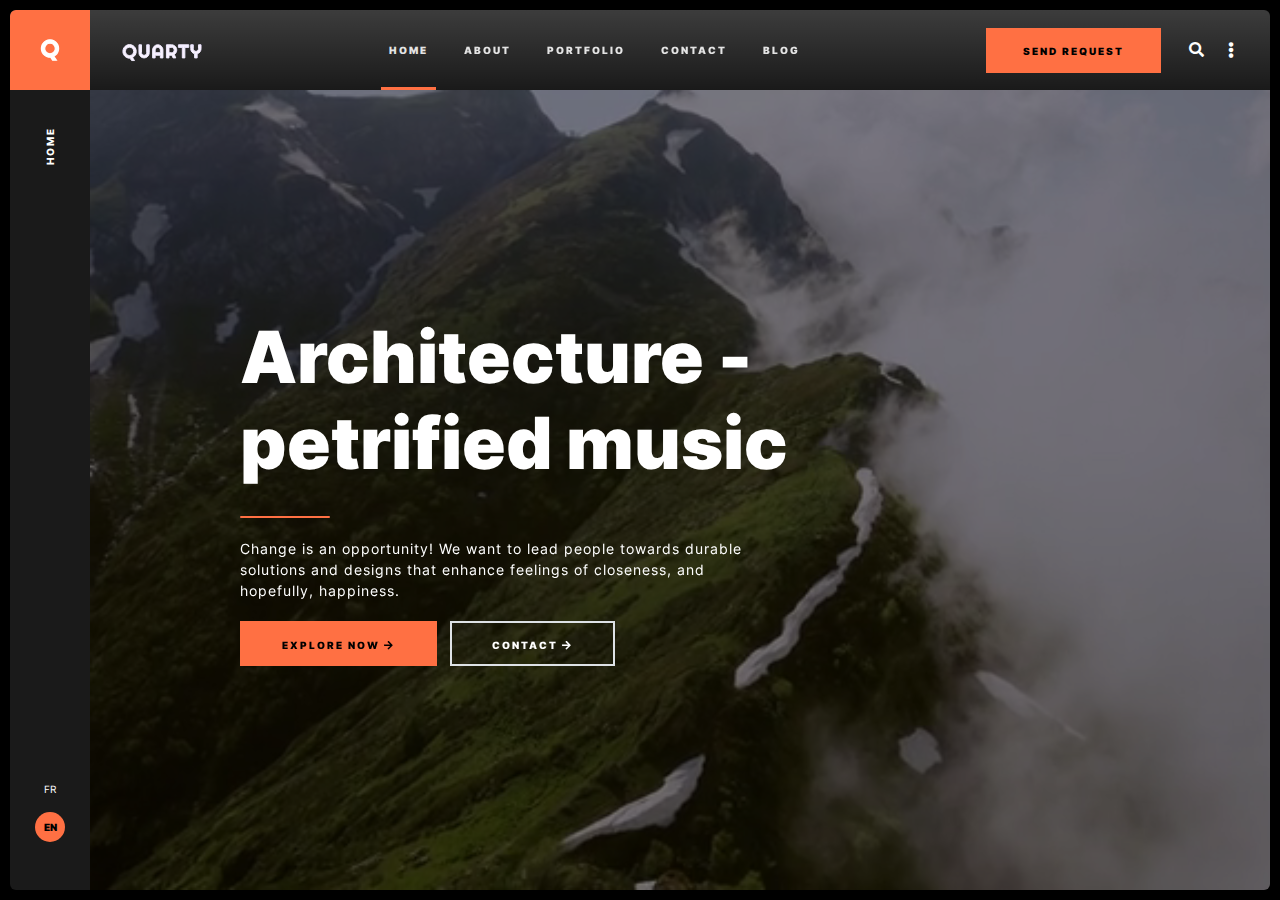
==== index.html @ 32c06c7f "-" ====
<!DOCTYPE html>
<html lang="en">

<head>
    <!-- Required meta tags -->
    <meta content='IE=edge,chrome=1' http-equiv='X-UA-Compatible' />
    <meta http-equiv="content-type" content="text/html; charset=utf-8" />
    <meta name="viewport"
        content="width=device-width, initial-scale=1, maximum-scale=1, user-scalable=0, shrink-to-fit=no" />
    <meta name="mobile-web-app-capable" content="yes">
    <meta name="apple-mobile-web-app-capable" content="yes">
    <meta name="theme-color" content="#ffffff" />
    <meta name="msapplication-TileColor" content="#ffffff">

    <meta name="web-author" content="store1" />
    <meta name="googlebot" content="all">
    <meta name="revisit-after" content="3 days">
    <meta name="copyright" content="store1">
    <meta name="language" content="Hindi">
    <meta name="reply-to" content="contact@store1.com">
    <meta name="distribution" content="Global" />
    <meta name="rating" content="General" />

    <!-- Twitter Meta -->
    <meta name="twitter:site" content="@store1">
    <meta name="twitter:creator" content="@store1">
    <meta name="twitter:card" content="summary">

    <!-- Facebook Meta -->
    <meta property="fb:app_id" content="0" />

    <meta property="og:type" content="website">
    <meta property="og:image:type" content="image/jpg">
    <meta property="og:image:width" content="512">
    <meta property="og:image:height" content="512">

    <!--  Title -->
    <title>Title here</title>
    <!-- Required meta tags -->
    <meta name="title" content="Title here" />
    <meta name="description" content="Title here" />
    <meta name="keywords" content="educate" />

    <!-- Twitter Meta -->
    <meta name="twitter:title" content="Title here">
    <meta name="twitter:description" content="Title here">
    <meta name="twitter:image" content="./assets/img/logo/logo.webp">

    <!-- Facebook Meta -->
    <meta property="og:url" content="">
    <meta property="og:title" content="Title here">
    <meta property="og:description" content="Title here">
    <meta property="og:image" content="./assets/img/logo/logo.webp">
    <meta property="og:image:secure_url" content="./assets/img/logo/logo.webp">

    <link rel="apple-touch-icon" sizes="180x180" href="./assets/img/logo/logo.webp">
    <link rel="shortcut icon" type="image/png" sizes="32x32" href="./assets/img/logo/logo.webp">
    <link rel="shortcut icon" type="image/png" sizes="16x16" href="./assets/img/logo/logo.webp">

    <meta name="classification" content="educate" />
    <link rel="canonical" href="" />
    <meta name="robots" content="noindex, nofollow, max-snippet:-1, max-image-preview:large, max-video-preview:-1" />
    <meta name="msapplication-TileImage" content="./assets/img/logo/logo.webp">
    <link rel="apple-touch-icon-precomposed" href="./assets/img/logo/logo.webp">


    <!-- style -->
    <link rel="stylesheet" href="assets/css/bootstrap.min.css" />
    <link rel="stylesheet" href="assets/css/style.min.css" />
    <link rel="stylesheet" href="https://cdnjs.cloudflare.com/ajax/libs/font-awesome/5.15.4/css/all.min.css">
</head>

<body>
    <main class="container-fluid px-0">
        <div class="row mainInner rounded-2">
            <div class="col-12 px-0 flex-fill" data-page-name="Compaire">
                <div class="container-fluid myHeader">
                    <div class="row">
                        <div class="col-lg-12 col-md-12 col-sm-12 col-12 px-0">
                            <nav class="navbar navbar-expand-md navbar-light p-0">
                                <div class="container-fluid quarty-section p-0">
                                    <a class="navbar-brand d-flex justify-content-center align-items-center" href="#">
                                        <img src="assets/img/logo-sm.svg" class="img-fluid" height="22px" width="22px"
                                            alt="">
                                    </a>
                                    <a class="logo d-lg-block d-md-block d-none ms-3" href="#">
                                        <img src="assets/img/logo.svg" class="img-fluid" alt="">
                                    </a>
                                    <div class="d-lg-none d-md-none d-block d-flex icons align-items-center">
                                        <button class="navbar-toggler text-white" type="button"
                                            data-bs-toggle="collapse" data-bs-target="#collapsibleNavbar">
                                            <span><i class="fas fa-bars text-white"></i></span>

                                        </button>
                                        <button class="btn text-white border-0" type="button" data-bs-toggle="offcanvas"
                                            data-bs-target="#offcanvasTop" aria-controls="offcanvasTop">
                                            <i class="fas fa-search"></i>
                                        </button>
                                        <button class="deletebtn bg-transparent text-white border-0 active position-relative" onclick="myFunction()" type="button"
                                            data-bs-toggle="offcanvas" data-bs-target="#offcanvasright"
                                            aria-controls="offcanvasright">
                                            <span class="icn-1 icns position-absolute"><i class="fas fa-ellipsis-v"></i></span>
                                            <span class="icn-2 icns position-absolute"><i class="fas fa-times"></i></span>
                                        </button>  
                                    </div>
                                    <div class="collapse h-auto navbar-collapse justify-content-center" id="collapsibleNavbar">
                                        <ul class="navbar-nav align-items-center">
                                            <li class="nav-item active five d-flex align-items-center position-relative">
                                                <a href="index.html" class="nav-link active">
                                                    HOME
                                                </a>
                                                <ul class="deep-menu deep-submenu flex-column p-4">
                                                    <li><a class="menu-link text-black" href="#">HOME SLIDER</a></li>
                                                    <li class="mt-3"><a class="menu-link text-black" href="#">HOME
                                                            VIDEO</a></li>
                                                    <li class="mt-3"><a class="menu-link text-black" href="#">HOME
                                                            IMAGE</a></li>
                                                    <li class="mt-3"><a class="menu-link text-black" href="#">HOME
                                                            COMBINED</a></li>
                                                    <li class="mt-3"> <a class="menu-link text-black" href="#">HOME
                                                            CLASSIC</a></li>
                                                </ul>
                                            </li>
                                            <li class="nav-item d-flex align-items-center position-relative">
                                                <a href="about.html" class="nav-link">
                                                    ABOUT
                                                </a>
                                                <ul class="deep-menu deep-submenu flex-column p-4">
                                                    <li><a class="menu-link text-black" href="#">ABOUT US</a></li>
                                                    <li class="mt-3"><a class="menu-link text-black" href="#">ABOUT
                                                            ME</a></li>
                                                    <li class="mt-3"><a class="menu-link text-black" href="#">ABOUT US
                                                            CLASSIC</a>
                                                    </li>
                                                    <li class="mt-3"><a class="menu-link text-black" href="#">ABOUT ME
                                                            CLASSIC</a>
                                                    </li>
                                                </ul>
                                            </li>
                                            <li class="nav-item d-flex align-items-center position-relative">
                                                <a href="portfolio.html" class="nav-link">
                                                    PORTFOLIO
                                                </a>
                                                <ul class="deep-menu deep-submenu flex-column p-4">
                                                    <li><a href="javascript:;" class="menu-link text-black">Half
                                                            masonry</a></li>
                                                    <li class="mt-3"><a href="javascript:;"
                                                            class="menu-link text-black">Half
                                                            masonry
                                                            2</a></li>
                                                    <li class="mt-3"><a href="javascript:;"
                                                            class="menu-link text-black">Half
                                                            grid 1
                                                            column</a></li>
                                                    <li class="mt-3"><a href="javascript:;"
                                                            class="menu-link text-black">Half
                                                            grid 2
                                                            column</a></li>
                                                    <li class="mt-3"><a href="javascript:;"
                                                            class="menu-link text-black">fullscreen
                                                            masonry</a></li>
                                                    <li class="mt-3"><a href="javascript:;"
                                                            class="menu-link text-black">fullscreen
                                                            masonry 2</a></li>
                                                    <li class="mt-3"><a href="javascript:;"
                                                            class="menu-link text-black">fullscreen
                                                            grid 3 column</a></li>
                                                    <li class="mt-3"><a href="javascript:;"
                                                            class="menu-link text-black">fullscreen
                                                            grid 2 column</a></li>
                                                    <li class="mt-3"><a href="javascript:;"
                                                            class="menu-link text-black">Single work
                                                            1</a></li>
                                                    <li class="mt-3"><a href="javascript:;"
                                                            class="menu-link text-black">Single work
                                                            2</a></li>
                                                </ul>
                                            </li>
                                            <li class="nav-item d-flex align-items-center position-relative">
                                                <a href="contact.html" class="nav-link">
                                                    CONTACT
                                                </a>
                                                <ul class="deep-menu deep-submenu flex-column p-4">
                                                    <li><a class="menu-link text-black" href="#">CONTACT TYPE 1</a></li>
                                                    <li class="mt-3"><a class="menu-link text-black" href="#">CONTACT
                                                            TYPE 2</a></li>
                                                </ul>
                                            </li>
                                            <li class="nav-item d-flex align-items-center position-relative">
                                                <a href="blog.html" class="nav-link">
                                                    BLOG
                                                </a>
                                                <ul class="deep-menu deep-submenu flex-column p-4">
                                                    <li><a class="menu-link text-black" href="#">BLOG LIST</a></li>
                                                    <li class="mt-3"><a class="menu-link text-black"
                                                            href="#">PUBLICATION</a>
                                                    </li>
                                                </ul>
                                            </li>
                                        </ul>
                                    </div>
                                    <div class="button pe-3">
                                        <a href="javascrip:;" class="btn text-black">SEND REQUEST</a>
                                    </div>
                                    <div class="d-md-flex d-none icons align-items-center pe-4">
                                        <button class="navbar-toggler text-white" type="button"
                                            data-bs-toggle="collapse" data-bs-target="#collapsibleNavbar">
                                            <span><i class="fas fa-bars text-white"></i></span>
                                        </button>
                                        <button class="btn text-white border-0" type="button" data-bs-toggle="offcanvas"
                                            data-bs-target="#offcanvasTop" aria-controls="offcanvasTop">
                                            <i class="fas fa-search"></i>
                                        </button>
                                        <button class="deletebtn bg-transparent text-white border-0 active position-relative" onclick="myFunction()" type="button"
                                            data-bs-toggle="offcanvas" data-bs-target="#offcanvasright"
                                            aria-controls="offcanvasright">
                                            <span class="icn-1 icns position-absolute"><i class="fas fa-ellipsis-v"></i></span>
                                            <span class="icn-2 icns position-absolute"><i class="fas fa-times"></i></span>
                                        </button>  
                                    </div>
                                </div>
                            </nav>
                        </div>
                    </div>
                </div>
                <div class="container-fluid home-page-section">
                    <div class="row h-100 px-0">
                        <div class="col-auto sidebar sidebar-left px-0">
                            <div
                                class="asideBar d-flex flex-column justify-content-between align-items-center h-100 px-0">
                                <div class="home px-0 d-flex justify-content-center align-items-center">
                                    <a href="javascript:;"
                                        class="text-white text-decoration-none px-0 fw-bold small-text">HOME</a>
                                </div>
                                <div class="now pb-5">
                                    <a href="Javascript:;"
                                        class="pb-3 d-flex first justify-content-center align-items-center text-white">FR</a>
                                    <a href="Javascript:;"
                                        class="lead d-flex justify-content-center align-items-center text-black">EN</a>
                                </div>
                            </div>
                        </div>
                        <div class="col architects px-0">
                            <div class="vdeo position-relative w-100 h-100">
                                <video class="qrt-video-background position-absolute" autoplay="autoplay" loop="loop" muted=""
                                    defaultmuted="" playsinline="" oncontextmenu="return false;" preload="auto">
                                    <source src="assets/img/bg-video.mp4">
                                </video>
                                <div class="position-relative d-flex align-items-center h-100 w-100">
                                    <div class="music position-relative">
                                        <div class="petrified mx-auto">
                                            <div class="heading text-white">Architecture - <br> petrified music</div>
                                            <div class="line"></div>
                                            <div class="content text-white">Change is an opportunity! We want to
                                                lead people towards durable solutions and designs that enhance feelings of
                                                closeness, and hopefully, happiness.
                                            </div>
                                            <div class="buttn ">
                                                <a href="Javascript:;" class="btn text-black">
                                                    EXPLORE NOW <i class="fas fa-arrow-right"></i>
                                                </a>
                                                <a href="Javascript:;"
                                                    class="btn text-black ms-2 bg-transparent text-white border border-2">
                                                    CONTACT <i class="fas fa-arrow-right"></i>
                                                </a>
                                            </div>
                                        </div>
                                    </div>
                                </div>
                            </div>
                        </div>
                        <!-- Search-->
                        <div class="offcanvas offcanvas-top" tabindex="-1" id="offcanvasTop"
                            aria-labelledby="offcanvasTopLabel">
                            <div class="offcanvas-body">
                                <div class="form w-100">
                                    <input type="email"
                                        class="form-control shadow-0 border-0 bg-secondary-subtle rounded-pill"
                                        placeholder="Enter search query" id="exampleInputEmail1"
                                        aria-describedby="emailHelp">
                                </div>
                            </div>
                        </div>
                        <!-- menu  -->
                        <div class="offcanvas offcanvas-end position-absolute" tabindex="-1" id="offcanvasright"
                            aria-labelledby="offcanvasrightLabel">
                            <div class="offcanvas-body p-5">
                                <div class="row">
                                    <div class="col place">
                                        <div
                                            class="foundation d-flex justify-content-between align-items-center pb-3">
                                            COUNTRY
                                            <Span class="plac text-secondary">Canada</Span>
                                        </div>
                                        <div
                                            class="foundation d-flex justify-content-between align-items-center pb-3">
                                            CITY
                                            <Span class="plac text-secondary">Toronto</Span>
                                        </div>
                                        <div
                                            class="foundation d-flex justify-content-between align-items-center pb-3">
                                            STREET
                                            <Span class="plac text-secondary">North Avenue 31B,</Span>
                                        </div>
                                        <div
                                            class="foundation d-flex justify-content-between align-items-center pb-3">
                                            EMAIL
                                            <Span class="plac text-secondary">quarty.inbox@mail.com</Span>
                                        </div>
                                        <div
                                            class="foundation d-flex justify-content-between align-items-center pb-3">
                                            PHONE
                                            <Span class="plac text-secondary">+9 3(049) 482 95 23</Span>
                                        </div>
                                    </div>
                                </div>
                                <hr>
                                <div class="row pt-4 ">
                                    <div class="col">
                                        <div class="fw-bold socials">WE ARE SOCIAL</div>
                                    </div>
                                    <div class="col-12">
                                        <div class="social-icons ">
                                            <ul class="d-flex align-items-center gap-2 ps-0">
                                                <li
                                                    class="d-flex justify-content-center align-items-center border border-1 border-dark p-2 rounded-circle">
                                                    <a href="#"
                                                        class="d-flex justify-content-center align-items-center text-dark">
                                                        <i class="fab fa-behance"></i></a>
                                                </li>
                                                <li
                                                    class="d-flex justify-content-center align-items-center border border-1 border-dark p-2 rounded-circle">
                                                    <a href="#"
                                                        class="d-flex justify-content-center align-items-center text-dark">
                                                        <i class="fab fa-dribbble"></i></a>
                                                </li>
                                                <li
                                                    class="d-flex justify-content-center align-items-center border border-1 border-dark p-2 rounded-circle">
                                                    <a href="#"
                                                        class="d-flex justify-content-center align-items-center text-dark">
                                                        <i class="fab fa-instagram"></i></a>
                                                </li>
                                                <li
                                                    class="d-flex justify-content-center align-items-center border border-1 border-dark p-2 rounded-circle">
                                                    <a href="#"
                                                        class="d-flex justify-content-center align-items-center text-dark">
                                                        <i class="fab fa-linkedin-in"></i></a>
                                                </li>
                                            </ul>
                                        </div>
                                    </div>
                                </div>
                                <hr>
                                <div class="row pt-4">
                                    <div class="col ">
                                        <div class="fw-bold socials">INSTAGRAM</div>
                                    </div>
                                </div>
                                <div class="row insta-image g-3">
                                    <div class="col-4 px-2 ">
                                        <div class="images w-100 h-100">
                                            <img src="assets/img/menu1.jpg" alt=""
                                                class="w-100 h-100 img-fluid">
                                        </div>
                                    </div>
                                    <div class="col-4 px-2">
                                        <div class="images w-100 h-100">
                                            <img src="assets/img/menu2.jpg" alt=""
                                                class="w-100 h-100 img-fluid">
                                        </div>
                                    </div>
                                    <div class="col-4 px-2">
                                        <div class="images w-100 h-100">
                                            <img src="assets/img/menu3.jpg" alt=""
                                                class="w-100 h-100 img-fluid">
                                        </div>
                                    </div>
                                    <div class="col-4 px-2">
                                        <div class="images w-100 h-100">
                                            <img src="assets/img/menu4.jpg" alt=""
                                                class="w-100 h-100 img-fluid">
                                        </div>
                                    </div>
                                    <div class="col-4 px-2">
                                        <div class="images w-100 h-100">
                                            <img src="assets/img/menu5.jpg" alt=""
                                                class="w-100 h-100 img-fluid">
                                        </div>
                                    </div>
                                    <div class="col-4 px-2">
                                        <div class="images w-100 h-100">
                                            <img src="assets/img/menu6.jpg" alt=""
                                                class="w-100 h-100 img-fluid">
                                        </div>
                                    </div>
                                </div>
                                <hr>
                                <div class="row pt-4 publication pb-4">
                                    <div class="col-12">
                                        <div class="fw-bold socials">LATEST PUBLICATIONS</div>
                                    </div>
                                    <div class="col-12">
                                        <div class="row">
                                            <div class="col-4 pe-1">
                                                <div class="images w-100 h-100">
                                                    <img src="assets/img/menu8.jpg" alt=""
                                                        class="img-fluid  w-100 h-100">
                                                </div>
                                            </div>
                                            <div class="col-8 architecture">
                                                <div class="content">
                                                    <div class="fw-bold">Architecture of </div>
                                                    <div class="text-secondary">It seems to be human nature to
                                                        enjoy
                                                        a</div>
                                                </div>
                                            </div>
                                        </div>
                                    </div>
                                    <div class="col-12 pt-3">
                                        <div class="row">
                                            <div class="col-4 pe-1">
                                                <div class="images  w-100 h-100">
                                                    <img src="assets/img/menu9.jpg" alt=""
                                                        class="img-fluid  w-100 h-100">
                                                </div>
                                            </div>
                                            <div class="col-8 architecture">
                                                <div class="content">
                                                    <div class="fw-bold">Architecture of </div>
                                                    <div class="text-secondary">It seems to be human nature to
                                                        enjoy
                                                        a</div>
                                                </div>
                                            </div>
                                        </div>
                                    </div>
                                    <div class="col-12 pt-3">
                                        <div class="row">
                                            <div class="col-4 pe-1">
                                                <div class="images  w-100 h-100">
                                                    <img src="assets/img/menu10.jpg" alt=""
                                                        class="img-fluid  w-100 h-100">
                                                </div>
                                            </div>
                                            <div class="col-8 architecture">
                                                <div class="content">
                                                    <div class="fw-bold">Architecture of </div>
                                                    <div class="text-secondary">It seems to be human nature to
                                                        enjoy
                                                        a</div>
                                                </div>
                                            </div>
                                        </div>
                                    </div>
                                </div>
                                <hr>
                                <div class="row pt-4">
                                    <div class="col-12 ">
                                        <div class="fw-bold socials">SUBSCRIBE OUR NEWSLETTER</div>
                                    </div>
                                    <div class="col-12">
                                        <div class="form position-relative border border-2 border-dark mb-4">
                                            <input id="name" name="name"
                                                class="form-control bg-white position-relative border-0 w-100"
                                                type="text" placeholder="Email" required="">
                                            <label for="name"> <i class="fab fa-telegram-plane"></i></label>
                                        </div>
                                    </div>
                                </div>
                                <hr>
                                <div class="row pt-4">
                                    <div class="col-12">
                                        <div class="quar">© Late 2020 Quarty.</div>
                                        <div class="quar">Design by: Nazar Miller</div>
                                    </div>
                                </div>
                            </div>
                        </div>
                    </div>
                </div>
            </div>
        </div>
    </main>

    <script src="assets/libs/node_modules/bootstrap/dist/js/bootstrap.bundle.min.js"></script>
    <script type="module" src="assets/js/main.min.js"></script>

    <script src="https://cdn.jsdelivr.net/npm/@popperjs/core@2.9.2/dist/umd/popper.min.js"
        integrity="sha384-IQsoLXl5PILFhosVNubq5LC7Qb9DXgDA9i+tQ8Zj3iwWAwPtgFTxbJ8NT4GN1R8p"
        crossorigin="anonymous">
    </script>
    <script>
        function myFunction() {
            document.body.classList.toggle('toggle-slider')
        }
    </script>

</body>

</html>
---- assets/css/style.min.css ----
﻿@font-face{font-family:"Inter";src:url("../fonts/Inter-Black.woff2") format("woff2"),url("../fonts/Inter-Black.woff") format("woff");font-weight:900;font-style:normal;font-display:swap}@font-face{font-family:"Inter";src:url("../fonts/Inter-Light.woff2") format("woff2"),url("../fonts/Inter-Light.woff") format("woff");font-weight:300;font-style:normal;font-display:swap}@font-face{font-family:"Inter";src:url("../fonts/Inter-ExtraLight.woff2") format("woff2"),url("../fonts/Inter-ExtraLight.woff") format("woff");font-weight:200;font-style:normal;font-display:swap}@font-face{font-family:"Inter";src:url("../fonts/Inter-Bold.woff2") format("woff2"),url("../fonts/Inter-Bold.woff") format("woff");font-weight:bold;font-style:normal;font-display:swap}@font-face{font-family:"Inter";src:url("../fonts/Inter-ExtraBold.woff2") format("woff2"),url("../fonts/Inter-ExtraBold.woff") format("woff");font-weight:bold;font-style:normal;font-display:swap}@font-face{font-family:"Inter";src:url("../fonts/") format("woff2"),url("../fonts/Inter-Medium.woff") format("woff");font-weight:500;font-style:normal;font-display:swap}@font-face{font-family:"Inter";src:url("../fonts/Inter-SemiBold.woff2") format("woff2"),url("../fonts/Inter-SemiBold.woff") format("woff");font-weight:600;font-style:normal;font-display:swap}@font-face{font-family:"Inter";src:url("../fonts/Inter-Regular.woff2") format("woff2"),url("../fonts/Inter-Regular.woff") format("woff");font-weight:normal;font-style:normal;font-display:swap}@font-face{font-family:"Inter";src:url("../fonts/Inter-Thin.woff2") format("woff2"),url("../fonts/Inter-Thin.woff") format("woff");font-weight:100;font-style:normal;font-display:swap}*:hover>*::-webkit-scrollbar-thumb:hover{background:rgba(173,181,189,0) !important}ye ha uski css yha par change karna ha or khi par nhi okay sir ok [href*=javascript][target=_blank]{pointer-events:none}a.active[href],a.accordion-button:not(.collapsed){pointer-events:none}[data-scrollbar]>canvas{z-index:1000}body{background-color:#000;margin:10px;top:0 !important;left:0 !important;width:100% !important;height:100% !important;overflow-x:hidden !important;overflow-y:auto !important;outline:0 !important;display:block !important;user-select:none !important;font-family:"Inter" !important}body input,body textarea,body select{user-select:auto}body main{width:calc(100vw - 20px) !important;max-width:none !important;height:100% !important;margin:0 !important;position:relative !important;overflow:hidden !important;padding:0px !important}body main>.mainInner{height:100% !important;border:0 !important;position:relative !important;display:flex !important;flex-direction:column !important;width:100% !important;outline:0 !important;overflow:hidden !important;margin:0px !important;flex-wrap:nowrap}body .overflow-hidden-auto{overflow:hidden auto !important}body .overflow-auto-hidden{overflow:auto hidden !important}@media(min-width: 768px){*>*{scrollbar-width:thin !important;scrollbar-color:#e9e9e9 !important}*>*::-webkit-scrollbar{width:.3em;height:.3em}*>*::-webkit-scrollbar-track{background:rgba(0,0,0,0);border-radius:50em}*>*::-webkit-scrollbar-thumb{background:rgba(173,181,189,0);border-radius:50em}*>*::-webkit-scrollbar-thumb:hover{background:rgba(206,212,218,.6)}*>*>*:hover::-webkit-scrollbar{width:.3em;height:.3em}*>*>*:hover::-webkit-scrollbar-thumb{background:rgba(173,181,189,.1);border-radius:50em}*>*>*:hover::-webkit-scrollbar-thumb:hover{background:rgba(206,212,218,.8)}}li{list-style:none}a{text-decoration:none}.myHeader{height:80px !important;background-color:#1a1a1a;position:relative;z-index:9}.myHeader .navbar-toggler:focus{box-shadow:none}.myHeader .navbar .navbar-brand{width:80px;height:80px;border-radius:5px 0 0 0;background-color:#ff7043}.myHeader .navbar .navbar-nav .active:after{content:"";height:3px;width:100%;left:0;position:absolute;top:52px;right:0;transition:.5s;opacity:1;visibility:visible;background-color:#ff7043}.myHeader .navbar .navbar-nav .nav-item{margin:0 10px}.myHeader .navbar .navbar-nav .nav-item:hover .deep-menu{opacity:1;visibility:visible;transform:translateY(0px)}.myHeader .navbar .navbar-nav .nav-item .nav-link{font-size:10px;color:#e4e4e4;font-weight:800;letter-spacing:2px}.myHeader .navbar .navbar-nav .nav-item .deep-menu{position:absolute;top:55px;padding:15px;z-index:9999;min-width:220px;background:#ff7043;opacity:0;visibility:hidden;transform:translateY(10px);transition:.3s;border-radius:0 0 5px 5px}.myHeader .navbar .navbar-nav .nav-item .deep-menu .menu-link{font-size:10px;font-weight:800;letter-spacing:2px}.myHeader .navbar .logo{width:80px;filter:brightness(5.5)}.myHeader .navbar .button .btn{height:45px;background-color:#ff7043;font-size:10px;font-weight:800;letter-spacing:2px;padding:2px 35px 0;align-items:center;display:flex;border-radius:0px;border:2px solid #ff7043;background-image:none}.myHeader .navbar .icons .btn{background:none !important;font-size:15px}.myHeader .navbar .icons .deletebtn{width:30px;height:30px}.home-page-section{height:calc(100vh - 100px);overflow:hidden;position:relative;transform:translate(0, 0)}.home-page-section .sidebar-left{background-color:#1a1a1a;height:100%;z-index:9999}.home-page-section .sidebar-left .asideBar{width:80px}.home-page-section .sidebar-left .asideBar .now .first{height:30px;width:30px;font-size:10px}.home-page-section .sidebar-left .asideBar .now .lead{background-color:#ff7043;border-radius:50%;font-size:10px;font-weight:800;padding:10px;height:30px;width:30px}.home-page-section .sidebar-left .home{padding-top:48px;font-size:10px;font-weight:800;letter-spacing:2px}.home-page-section .sidebar-left .home a{rotate:270deg}.home-page-section .architects{border-bottom-left-radius:5px;border-bottom-right-radius:5px}.home-page-section .architects .vdeo .qrt-video-background{height:auto;width:auto;min-width:100%;min-height:100%;background-color:#000;opacity:.5}.home-page-section .architects .vdeo .music{padding:40px;display:flex;align-items:center;justify-content:center}.home-page-section .architects .vdeo .music .petrified{width:80%}.home-page-section .architects .vdeo .music .petrified .heading{font-size:72px;font-weight:800;line-height:1.2;margin-bottom:30px}.home-page-section .architects .vdeo .music .petrified .line{width:90px;height:2px;border-radius:1px;background-color:#ff7043;margin-bottom:20px}.home-page-section .architects .vdeo .music .petrified .content{font-size:14px;letter-spacing:1px;margin-bottom:20px;width:60%}.home-page-section .architects .vdeo .music .petrified .buttn .btn{height:45px;background-color:#ff7043;font-size:10px;font-weight:800;letter-spacing:2px;padding:15px 40px;border-radius:0px;border:2px solid #ff7043;background-image:none}.home-page-section .architects .vdeo .music .petrified .buttn .btn i{transition:.4s ease-in-out}.home-page-section .architects .vdeo .music .petrified .buttn .btn:hover i{transform:translateX(4px)}.home-page-section .architects .vdeo .music .petrified .group .form-control{box-shadow:none}.home-page-section .offcanvas-top{height:80px;border-radius:0 0 5px 5px;width:calc(100% - 80px);left:80px}.home-page-section .offcanvas-top .offcanvas-body{display:flex;align-items:center}.home-page-section .offcanvas-top .offcanvas-body .form .form-control{box-shadow:none;background-color:#cacdd2 !important;font-size:14px;letter-spacing:2px;padding:10px 20px;color:#28292c}.home-page-section .offcanvas-end{overflow-y:auto}.home-page-section .offcanvas-end .offcanvas-body .socials{font-size:10px;letter-spacing:2px;margin-bottom:40px}.home-page-section .offcanvas-end .offcanvas-body .social-icons ul li{transition:.4s ease-in-out}.home-page-section .offcanvas-end .offcanvas-body .social-icons ul li:hover{transform:scale(0.9)}.home-page-section .offcanvas-end .offcanvas-body .insta-image .images img:hover{filter:brightness(110%)}.home-page-section .offcanvas-end .offcanvas-body .images img:hover{filter:brightness(110%)}.home-page-section .offcanvas-end .offcanvas-body .place .foundation{font-size:10px;font-weight:600;letter-spacing:2px}.home-page-section .offcanvas-end .offcanvas-body .place .foundation .plac{font-size:14px;font-weight:400;letter-spacing:.5px}.home-page-section .offcanvas-end .offcanvas-body .publication .architecture .content{font-size:14px;font-weight:400;letter-spacing:.5px}.home-page-section .offcanvas-end .offcanvas-body .form{border-radius:7.5px}.home-page-section .offcanvas-end .offcanvas-body .form .form-control{width:100%;box-shadow:none;height:40px;font-size:14px;padding:0 20px;background-color:#cacdd2;box-shadow:none}.home-page-section .offcanvas-end .offcanvas-body .form label{right:0px;position:absolute;top:0px;background:#28292c;color:#fff;padding:13px 30px;font-size:10px}.home-page-section .offcanvas-end .offcanvas-body .quar{font-size:12px;letter-spacing:1px}.about-page-section{height:calc(100vh - 100px);overflow:hidden;transform:translate(0, 0)}.about-page-section .sidebar-left{background-color:#1a1a1a;height:100%;z-index:9999}.about-page-section .sidebar-left .asideBar{width:80px}.about-page-section .sidebar-left .home{padding-top:48px;font-size:10px;font-weight:800;letter-spacing:2px}.about-page-section .sidebar-left .home a{rotate:270deg}.about-page-section .sidebar-left .now .first{height:30px;width:30px;font-size:10px}.about-page-section .sidebar-left .now .lead{background-color:#ff7043;border-radius:50%;font-size:10px;font-weight:800;padding:10px;height:30px;width:30px}.about-page-section .creative .city{position:relative;padding:40px 50px}.about-page-section .creative .city .country{margin-bottom:40px}.about-page-section .creative .city .country .place{bottom:0;right:0;width:45%}.about-page-section .creative .city .country .place .foundation{font-size:10px;font-weight:800;letter-spacing:2px;display:flex;justify-content:space-between;align-items:center}.about-page-section .creative .city .country .place .foundation .plac{font-size:14px;color:#fff;opacity:.6;font-weight:400}.about-page-section .creative .city .heading{font-size:20px;font-weight:800}.about-page-section .creative .city .content{font-size:13px;letter-spacing:1.5px;padding-bottom:40px}.about-page-section .creative .city .italic{font-weight:600;background-color:#ff7043;margin-bottom:40px}.about-page-section .creative .city .italic:before{content:"";font-family:"FONT AWESOME 5 FREE";position:absolute;top:10px;left:20px;color:#fff;opacity:.5}.about-page-section .creative .city .italic:after{content:"";font-family:"FONT AWESOME 5 FREE";position:absolute;bottom:10px;right:20px;color:#fff;opacity:.5}.about-page-section .creative .city .award{padding-top:40px}.about-page-section .creative .city .award .projects{padding-bottom:40px}.about-page-section .creative .city .award .projects .numbr{font-size:22px;font-weight:800}.about-page-section .creative .city .award .projects .years{font-size:9px;letter-spacing:2px;font-weight:800}.about-page-section .creative .city .team{margin-bottom:40px}.about-page-section .creative .city .team .team-member{font-size:20px;font-weight:800;padding-top:40px;padding-bottom:40px}.about-page-section .creative .city .team .card{border-radius:0;margin-bottom:40px}.about-page-section .creative .city .team .card img:hover{filter:brightness(110%)}.about-page-section .creative .city .team .card .card-body{justify-content:space-between}.about-page-section .creative .city .team .card .card-body .team-name{line-height:18px;font-size:16px}.about-page-section .creative .city .team .card .card-body .cheif{font-size:14px}.about-page-section .creative .city .team .card .card-body .btn{width:35px;height:35px;background-color:#ff7043;border-radius:50%;background-image:none;border:1px solid #ff7043}.about-page-section .creative .city .place .price{font-size:20px;font-weight:800;padding-bottom:40px}.about-page-section .creative .city .place .payment .card{border-radius:0;overflow:hidden;height:400px;bottom:10px;margin-bottom:30px}.about-page-section .creative .city .place .payment .card:before{font-size:9px;position:absolute;-webkit-transform:rotate(45deg);transform:rotate(45deg);top:15px;font-weight:900;color:#28292c;right:-78px;content:"POPULAR";padding:2px 0 1px;width:200px;text-align:center;background:#ff7043}.about-page-section .creative .city .place .card{border-radius:0;margin-bottom:30px}.about-page-section .creative .city .place .card .card-body .strt{font-size:10px;letter-spacing:2px;font-weight:800}.about-page-section .creative .city .place .card .card-body .sell{font-size:36px;font-weight:800}.about-page-section .creative .city .place .card .card-body .sell .star{font-size:16px;position:absolute;top:18px}.about-page-section .creative .city .place .card .card-body .sell .doler{font-size:16px}.about-page-section .creative .city .place .card .card-body .sell .dolers{font-size:16px}.about-page-section .creative .city .place .card .card-body .sell .currency{font-size:16px}.about-page-section .creative .city .place .card .card-body .design{font-size:13px;font-weight:600}.about-page-section .creative .city .place .card .card-body .design .word{opacity:.3}.about-page-section .creative .city .place .card .card-body .design .word i{color:#ff7043}.about-page-section .creative .city .place .card .card-body .design .check i{color:#ff7043}.about-page-section .creative .city .place .card .card-body .btn{height:45px;border-radius:0;font-size:10px;letter-spacing:2px;font-weight:800;background-color:#ff7043;border:1px solid #ff7043;background-image:none}.about-page-section .creative .city .place .card .card-body .btn i{transition:.4s ease-in-out}.about-page-section .creative .city .place .card .card-body .btn:hover i{transform:translateX(4px)}.about-page-section .creative .city .rating{padding-top:40px;padding-bottom:40px}.about-page-section .creative .city .rating .test{font-size:20px;font-weight:800}.about-page-section .creative .city .rating .item .monials .images{width:15%;height:15%;border-radius:50%}.about-page-section .creative .city .rating .item .monials .head{font-size:16px;letter-spacing:2px;font-weight:800}.about-page-section .creative .city .rating .item .monials .cnt{font-size:14px;font-weight:400}.about-page-section .creative .city .rating .item .cont{font-size:12px;letter-spacing:2px;font-weight:400;display:-webkit-box;-webkit-line-clamp:5;-webkit-box-orient:vertical;text-overflow:ellipsis;overflow:hidden}.about-page-section .creative .city .rating .item .rates{border-radius:10px}.about-page-section .creative .city .rating .item .rates .stars i{margin:0 2px;font-size:10px;color:#ff7043}.about-page-section .creative .city .rating .owl-nav{position:absolute;right:0;bottom:6px}.about-page-section .creative .city .rating .owl-nav .owl-prev span:before{content:"";font-family:"Font Awesome 5 free";color:#000;position:absolute;font-weight:800;right:10px;font-size:12px}.about-page-section .creative .city .rating .owl-nav .owl-prev span:hover:before{color:#28292c;opacity:.3}.about-page-section .creative .city .rating .owl-nav .owl-next span:after{content:"";font-family:"Font Awesome 5 free";color:#000;position:absolute;font-weight:800;font-size:12px}.about-page-section .creative .city .rating .owl-nav .owl-next span:hover:after{color:#e0e3eb}.about-page-section .creative .city .rating .owl-dots{display:flex;align-items:center;gap:7px;padding-top:15px}.about-page-section .creative .city .rating .owl-dots .owl-dot{width:8px;height:8px;border-radius:50%;overflow:hidden;background-color:#e0e3eb;transition:all .3s ease-in-out}.about-page-section .creative .city .rating .owl-dots .active{background-color:#000;height:10px;width:10px}.about-page-section .creative .city .project{justify-content:space-between;margin-top:40px}.about-page-section .creative .city .project .cnts{font-size:16px;letter-spacing:2px;font-weight:800}.about-page-section .creative .city .project .btn{font-size:10px;letter-spacing:2px;font-weight:800;border-radius:0;background-color:#ff7043;border:1px solid #ff7043;background-image:none}.about-page-section .creative .city .imgs{margin-top:40px}.about-page-section .creative .city .imgs .brand{width:161.5px}.about-page-section .creative .city .imgs .brand img{width:90px}.about-page-section .creative .city .imgs .owl-nav{display:none !important}.about-page-section .creative .get{height:100%}.about-page-section .creative .get .about-us{background:linear-gradient(90deg, rgba(0, 0, 0, 0.51) 0%, rgba(0, 0, 0, 0.59) 35%, rgba(0, 0, 0, 0.48) 100%),url("../img/banner1.jpg");background-repeat:no-repeat;background-size:cover}.about-page-section .creative .get .about-us .scroll-down{width:25px;height:40px;border-radius:15px;border:2px solid #ff7043}.about-page-section .creative .get .about-us .scroll-down::before{content:"";width:3px;height:3px;background-color:#ff7043;border-radius:50%;animation:mouse 1s ease-in-out infinite;position:absolute;top:10px;left:10px}@keyframes mouse{0%{transform:translateY(0)}50%{transform:translateY(5px)}100%{transform:translateY(0)}}.about-page-section .creative .get .about-us .scrl{font-size:10px;letter-spacing:2px;font-weight:500;writing-mode:vertical-rl}.about-page-section .creative .get .about-us .abt .heading{font-size:42px;font-weight:800;line-height:90px}.about-page-section .creative .get .about-us .abt .line{width:90px;height:2px;border-radius:1px;background-color:#ff7043}.about-page-section .creative .get .about-us .abt .content{font-size:12px;letter-spacing:1px}.about-page-section .creative .get .about-us .abt .buttn .btn{background-color:#ff7043;font-size:10px;font-weight:800;letter-spacing:2px;padding:15px 40px;border-radius:0px;border:1px solid #ff7043;background-image:none}.about-page-section .offcanvas-top{height:80px;border-radius:0 0 5px 5px;width:calc(100% - 80px);left:80px}.about-page-section .offcanvas-top .offcanvas-body{display:flex;align-items:center}.about-page-section .offcanvas-top .offcanvas-body .form .form-control{box-shadow:none;background-color:#cacdd2 !important;font-size:14px;letter-spacing:2px;padding:10px 20px;color:#28292c}.about-page-section .offcanvas-end{overflow-y:auto}.about-page-section .offcanvas-end .offcanvas-body .socials{font-size:10px;letter-spacing:2px;margin-bottom:40px}.about-page-section .offcanvas-end .offcanvas-body .social-icons ul li{transition:.4s ease-in-out}.about-page-section .offcanvas-end .offcanvas-body .social-icons ul li:hover{transform:scale(0.9)}.about-page-section .offcanvas-end .offcanvas-body .insta-image .images img:hover{filter:brightness(110%)}.about-page-section .offcanvas-end .offcanvas-body .images img:hover{filter:brightness(110%)}.about-page-section .offcanvas-end .offcanvas-body .place .foundation{font-size:10px;font-weight:600;letter-spacing:2px}.about-page-section .offcanvas-end .offcanvas-body .place .foundation .plac{font-size:14px;font-weight:400;letter-spacing:.5px}.about-page-section .offcanvas-end .offcanvas-body .publication .architecture .content{font-size:14px;font-weight:400;letter-spacing:.5px}.about-page-section .offcanvas-end .offcanvas-body .form{border-radius:7.5px}.about-page-section .offcanvas-end .offcanvas-body .form .form-control{width:100%;box-shadow:none;height:40px;font-size:14px;padding:0 20px;background-color:#cacdd2;box-shadow:none}.about-page-section .offcanvas-end .offcanvas-body .form label{right:0px;position:absolute;top:0px;background:#28292c;color:#fff;padding:13px 30px;font-size:10px}.about-page-section .offcanvas-end .offcanvas-body .quar{font-size:12px;letter-spacing:1px}.portfolio-page-section{height:calc(100vh - 100px);overflow:hidden;transform:translate(0, 0)}.portfolio-page-section .sidebar-left{background-color:#1a1a1a;height:100%;z-index:9999}.portfolio-page-section .sidebar-left .asideBar{width:80px}.portfolio-page-section .sidebar-left .home{padding-top:60px;font-size:10px;font-weight:800;letter-spacing:2px}.portfolio-page-section .sidebar-left .home a{rotate:270deg}.portfolio-page-section .sidebar-left .now .first{height:30px;width:30px;font-size:10px}.portfolio-page-section .sidebar-left .now .lead{background-color:#ff7043;border-radius:50%;font-size:10px;font-weight:800;padding:10px;height:30px;width:30px}.portfolio-page-section .creatives .cities{position:relative;padding:40px 50px}.portfolio-page-section .creatives .cities .nav{padding-bottom:40px}.portfolio-page-section .creatives .cities .nav .nav-item{font-size:10px;font-weight:700;letter-spacing:2px;margin-right:10px}.portfolio-page-section .creatives .cities .nav .nav-item .nav-link{height:40px;letter-spacing:2px;border-radius:0}.portfolio-page-section .creatives .cities .nav .nav-item .nav-link .filter{padding:14px;background-color:#ff7043}.portfolio-page-section .creatives .cities .nav .nav-item .active{border-radius:0 !important;background:#000;color:#fff !important}.portfolio-page-section .creatives .cities .card{overflow:hidden;border-radius:0}.portfolio-page-section .creatives .cities .card img:hover{filter:brightness(110%)}.portfolio-page-section .creatives .cities .card .imgs .img-2{height:240px;object-fit:cover}.portfolio-page-section .creatives .cities .card .imgs .architect{background-color:#e4e4e4;text-transform:uppercase;letter-spacing:1px;font-size:9px;font-weight:600}.portfolio-page-section .creatives .cities .card .imgs .btn{right:0;transform:translateY(-35px);transition:.3s;border-radius:0;width:50px;height:50px;display:flex;align-items:center;justify-content:center;visibility:hidden;background-image:none;background-color:#1a1a1a}.portfolio-page-section .creatives .cities .card .imgs .btn i{transition:.2s ease-in-out;font-size:12px}.portfolio-page-section .creatives .cities .card .imgs .btn:hover i{transform:scale(1.1)}.portfolio-page-section .creatives .cities .card:hover .btn{visibility:visible;transform:translateY(0px)}.portfolio-page-section .creatives .cities .card:hover .architect{background-color:#fff}.portfolio-page-section .creatives .cities .card:hover .card-body{transform:translateY(0px);visibility:visible}.portfolio-page-section .creatives .cities .card .card-body{align-items:center;visibility:hidden;justify-content:space-between;transform:translateY(60px);transition:.3s;bottom:0;transition:.4s ease-in-out;background-color:#1a1a1a}.portfolio-page-section .creatives .cities .card .card-body .team-name{line-height:18px}.portfolio-page-section .creatives .cities .card .card-body .btn{background-color:#ff7043;border-radius:50%;height:35px;width:35px;background-image:none;border:1px solid #ff7043}.portfolio-page-section .creatives .cities .project{justify-content:space-between}.portfolio-page-section .creatives .cities .project .cnts{font-size:16px;letter-spacing:2px;font-weight:800}.portfolio-page-section .creatives .cities .project .btn{font-size:10px;letter-spacing:2px;font-weight:800;border-radius:0;background-color:#ff7043;background-image:none;border:1px solid #ff7043}.portfolio-page-section .creatives .cities .project .owl-nav{display:none !important}.portfolio-page-section .creatives .get{height:100%}.portfolio-page-section .creatives .get .about-us{background:linear-gradient(90deg, rgba(0, 0, 0, 0.51) 0%, rgba(0, 0, 0, 0.59) 35%, rgba(0, 0, 0, 0.48) 100%),url("../img/banner1.jpg");background-repeat:no-repeat;background-size:cover}.portfolio-page-section .creatives .get .about-us .scroll-down{width:25px;height:40px;border-radius:15px;border:2px solid #ff7043}.portfolio-page-section .creatives .get .about-us .scroll-down::before{content:"";width:3px;height:3px;background-color:#ff7043;border-radius:50%;animation:mouse 1s ease-in-out infinite;position:absolute;top:10px;left:10px}@keyframes mouse{0%{transform:translateY(0)}50%{transform:translateY(5px)}100%{transform:translateY(0)}}.portfolio-page-section .creatives .get .about-us .scrl{font-size:10px;letter-spacing:2px;font-weight:500;writing-mode:vertical-rl}.portfolio-page-section .creatives .get .about-us .abt .heading{font-size:42px;font-weight:800;line-height:90px}.portfolio-page-section .creatives .get .about-us .abt .line{width:90px;height:2px;border-radius:1px;background-color:#ff7043}.portfolio-page-section .creatives .get .about-us .abt .content{font-size:12px;letter-spacing:1px}.portfolio-page-section .creatives .get .about-us .abt .buttn .btn{background-color:#ff7043;font-size:10px;font-weight:800;letter-spacing:2px;padding:15px 40px;border-radius:0px;border:1px solid #ff7043;background-image:none}.portfolio-page-section .offcanvas-top{height:80px;border-radius:0 0 5px 5px;width:calc(100% - 80px);left:80px}.portfolio-page-section .offcanvas-top .offcanvas-body{display:flex;align-items:center}.portfolio-page-section .offcanvas-top .offcanvas-body .form .form-control{box-shadow:none;background-color:#cacdd2 !important;font-size:14px;letter-spacing:2px;padding:10px 20px;color:#28292c}.portfolio-page-section .offcanvas-end{overflow-y:auto}.portfolio-page-section .offcanvas-end .offcanvas-body .socials{font-size:10px;letter-spacing:2px;margin-bottom:40px}.portfolio-page-section .offcanvas-end .offcanvas-body .social-icons ul li{transition:.4s ease-in-out}.portfolio-page-section .offcanvas-end .offcanvas-body .social-icons ul li:hover{transform:scale(0.9)}.portfolio-page-section .offcanvas-end .offcanvas-body .insta-image .images img:hover{filter:brightness(110%)}.portfolio-page-section .offcanvas-end .offcanvas-body .images img:hover{filter:brightness(110%)}.portfolio-page-section .offcanvas-end .offcanvas-body .place .foundation{font-size:10px;font-weight:600;letter-spacing:2px}.portfolio-page-section .offcanvas-end .offcanvas-body .place .foundation .plac{font-size:14px;font-weight:400;letter-spacing:.5px}.portfolio-page-section .offcanvas-end .offcanvas-body .publication .architecture .content{font-size:14px;font-weight:400;letter-spacing:.5px}.portfolio-page-section .offcanvas-end .offcanvas-body .form{border-radius:7.5px}.portfolio-page-section .offcanvas-end .offcanvas-body .form .form-control{width:100%;box-shadow:none;height:40px;font-size:14px;padding:0 20px;background-color:#cacdd2;box-shadow:none}.portfolio-page-section .offcanvas-end .offcanvas-body .form label{right:0px;position:absolute;top:0px;background:#28292c;color:#fff;padding:13px 30px;font-size:10px}.portfolio-page-section .offcanvas-end .offcanvas-body .quar{font-size:12px;letter-spacing:1px}.contact-page-section{height:calc(100vh - 100px);overflow:hidden}.contact-page-section .sidebar-left{background-color:#1a1a1a;height:100%;z-index:9999}.contact-page-section .sidebar-left .asideBar{width:80px}.contact-page-section .sidebar-left .home{padding-top:60px;font-size:10px;font-weight:800;letter-spacing:2px}.contact-page-section .sidebar-left .home a{rotate:270deg}.contact-page-section .sidebar-left .lead{background-color:#ff7043;border-radius:50%;font-size:10px;font-weight:800;padding:10px}.contact-page-section .creative-1{transform:translate(0, 0)}.contact-page-section .creative-1 .information{position:relative;padding:40px 50px}.contact-page-section .creative-1 .information .country .place{bottom:0;right:0;width:65%}.contact-page-section .creative-1 .information .country .place .foundation{font-size:12px;font-weight:800;letter-spacing:2px;display:flex;justify-content:space-between}.contact-page-section .creative-1 .information .conatact-section .heads{font-size:20px;font-weight:800}.contact-page-section .creative-1 .information .conatact-section .form .form-control{border-radius:0;height:50px;padding-left:65px;box-shadow:none}.contact-page-section .creative-1 .information .conatact-section .form label{position:absolute;top:12px;left:0;height:50px;width:50px;text-align:center}.contact-page-section .creative-1 .information .conatact-section .textarea .form-control{border-radius:0;padding-left:65px;padding-top:12px;box-shadow:none}.contact-page-section .creative-1 .information .conatact-section .textarea label{position:absolute;top:12px;left:0;height:50px;width:50px;text-align:center}.contact-page-section .creative-1 .information .conatact-section .cnts{font-size:14px;font-weight:400;color:#52555a;letter-spacing:.5px}.contact-page-section .creative-1 .information .conatact-section .msgs .btn{font-size:10px;letter-spacing:2px;font-weight:800;border-radius:0;background-color:#ff7043;background-image:none}.contact-page-section .creative-1 .information .project{justify-content:space-between}.contact-page-section .creative-1 .information .project .cnts{font-size:16px;letter-spacing:2px;font-weight:800}.contact-page-section .creative-1 .information .project .btn{font-size:10px;letter-spacing:2px;font-weight:800;border-radius:0;background-color:#ff7043;background-image:none}.contact-page-section .creative-1 .information .imgs .owl-nav{display:none !important}.contact-page-section .creative-1 .get .map{position:fixed;height:100%}.contact-page-section .creative-1 .get .map svg{animation:marker 1s infinite ease-in-out}@keyframes marker{0%{transform:translateY(0)}50%{transform:translateY(5px)}100%{transform:translateY(0)}}.contact-page-section .creative-1 .get .map .qtr{font-size:10px;letter-spacing:2px;font-weight:800;transform:translateX(-30%) translateY(10px);background-color:rgba(255,255,255,.2);border-radius:15px}.blog-page-section .sidebar-left{position:fixed;height:100%;top:95px;z-index:9999}.blog-page-section .sidebar-left .home{rotate:270deg;font-size:10px;font-weight:800;letter-spacing:2px}.blog-page-section .sidebar-left .now{margin-top:200px}.blog-page-section .sidebar-left .lead{background-color:#ff7043;border-radius:50%;font-size:10px;font-weight:800;padding:10px}.blog-page-section .publication{margin-left:110px;margin-top:87px}.blog-page-section .publication .card{overflow:hidden;border-radius:0}.blog-page-section .publication .card:before{font-size:9px;position:absolute;-webkit-transform:rotate(45deg);transform:rotate(45deg);top:15px;font-weight:900;color:#28292c;right:-78px;content:"POPULAR";padding:2px 0 1px;width:200px;text-align:center;background:#ff7043}.blog-page-section .publication .card .imgs .architect{background-color:#e4e4e4;text-transform:uppercase;letter-spacing:1px;font-size:9px;font-weight:600}.blog-page-section .publication .card .imgs:hover .architect{background-color:#fff}.blog-page-section .publication .card .card-body{justify-content:space-between;bottom:0}.blog-page-section .publication .card .card-body .teams-cntnt .team-name{font-size:20px}.blog-page-section .publication .card .card-body .teams-cntnt .cnts{font-size:14px;display:-webkit-box;-webkit-line-clamp:1;-webkit-box-orient:vertical;text-overflow:ellipsis;overflow:hidden}.blog-page-section .publication .card .card-body .btn{background-color:#ff7043;border-radius:50%;height:35px;width:35px}.blog-page-section .publication .cards{overflow:hidden;border-radius:0}.blog-page-section .publication .cards:before{font-size:9px;position:absolute;-webkit-transform:rotate(45deg);transform:rotate(45deg);top:15px;font-weight:900;color:#28292c;right:-78px;content:"POPULAR";padding:2px 0 1px;width:200px;text-align:center;background:#ff7043}.blog-page-section .publication .cards .imgs .architect{background-color:#e4e4e4;text-transform:uppercase;letter-spacing:1px;font-size:9px;font-weight:600}.blog-page-section .publication .cards .imgs:hover .architect{background-color:#fff}.blog-page-section .publication .cards .card-body{justify-content:space-between}.blog-page-section .publication .cards .card-body .teams-cntnt .team-name{font-size:16px}.blog-page-section .publication .cards .card-body .teams-cntnt .cnts{font-size:13px;display:-webkit-box;-webkit-line-clamp:2;-webkit-box-orient:vertical;text-overflow:ellipsis;overflow:hidden}.blog-page-section .publication .cards .card-body .btn{background-color:#ff7043;border-radius:50%;height:35px;width:35px}.blog-page-section .publication .card-1{overflow:hidden;border-radius:0}.blog-page-section .publication .card-1 .imgs .architect{background-color:#e4e4e4;text-transform:uppercase;letter-spacing:1px;font-size:9px;font-weight:600}.blog-page-section .publication .card-1 .imgs:hover .architect{background-color:#fff}.blog-page-section .publication .card-1 .card-body{justify-content:space-between}.blog-page-section .publication .card-1 .card-body .teams-cntnt .team-name{font-size:16px}.blog-page-section .publication .card-1 .card-body .teams-cntnt .cnts{font-size:13px;display:-webkit-box;-webkit-line-clamp:2;-webkit-box-orient:vertical;text-overflow:ellipsis;overflow:hidden}.blog-page-section .publication .card-1 .card-body .btn{background-color:#ff7043;border-radius:50%;height:35px;width:35px}.blog-page-section .publication .popular .test{font-size:20px;font-weight:800}.blog-page-section .publication .popular .owl-nav{position:absolute;right:0}.blog-page-section .publication .popular .owl-nav .owl-prev span:before{content:"";font-family:"Font Awesome 5 free";color:#000;position:absolute;font-weight:800;right:10px}.blog-page-section .publication .popular .owl-nav .owl-prev span:after{content:"";font-family:"Font Awesome 5 free";color:#000;position:absolute;font-weight:800}.blog-page-section .publication .popular .owl-dots{display:flex;gap:7px;padding-top:15px}.blog-page-section .publication .popular .owl-dots .owl-dot{width:8px;height:8px;border-radius:50%;overflow:hidden;background-color:#e0e3eb;transition:all .3s ease-in-out}.blog-page-section .publication .popular .owl-dots .active{background-color:#000}.blog-page-section .publication .project{justify-content:space-around}.blog-page-section .publication .project .cnts{font-size:16px;letter-spacing:2px;font-weight:800}.blog-page-section .publication .project .btn{font-size:10px;letter-spacing:2px;font-weight:800;border-radius:0;background-color:#ff7043}.blog-page-section .publication .imgs .owl-nav{display:none !important}.blog-page-section .get{padding-top:72px}.blog-page-section .get .about-us{background:linear-gradient(90deg, rgba(0, 0, 0, 0.51) 0%, rgba(0, 0, 0, 0.59) 35%, rgba(0, 0, 0, 0.48) 100%),url("../img/banner1.jpg");background-repeat:no-repeat;background-attachment:fixed;position:fixed;height:100%}.blog-page-section .get .about-us .scroll-down{width:25px;height:40px;border-radius:15px;border:2px solid #ff7043}.blog-page-section .get .about-us .scroll-down::before{content:"";width:3px;height:3px;background-color:#ff7043;border-radius:50%;animation:mouse 1s ease-in-out infinite;position:absolute;top:10px;left:10px}@keyframes mouse{0%{transform:translateY(0)}50%{transform:translateY(5px)}100%{transform:translateY(0)}}.blog-page-section .get .about-us .scrl{font-size:10px;letter-spacing:2px;font-weight:500;writing-mode:vertical-rl}.blog-page-section .get .about-us .abot{height:100%;align-items:flex-end}.blog-page-section .get .about-us .abot .heading{font-size:42px;font-weight:800;line-height:90px}.blog-page-section .get .about-us .abot .line{width:90px;height:2px;border-radius:1px;background-color:#ff7043}.blog-page-section .get .about-us .abot .content{font-size:12px;letter-spacing:1px}.blog-page-section .get .about-us .abot .buttn .btn{background-color:#ff7043;font-size:10px;font-weight:800;letter-spacing:2px;padding:15px 40px;border-radius:0px}@media(max-width: 1199.98px){.about-page-section .creative .city .award .project .years{font-size:10px}.about-page-section .creative .get{height:auto !important;position:unset}.about-page-section .creative .get .about-us{height:auto !important;width:100%;align-items:center;flex-direction:row !important;position:unset !important;justify-content:space-around !important}.about-page-section .creative .get .about-us .abot{text-align:center}.about-page-section .creative .get .about-us .abot .line{margin-left:40%}.about-page-section .creative .get .about-us .abot .content{font-size:14px}.portfolio-page-section .get{height:auto !important;position:unset}.portfolio-page-section .get .about-us{height:auto !important;width:100%;align-items:center;flex-direction:row !important;position:unset !important;justify-content:space-around !important}.portfolio-page-section .get .about-us .abot{text-align:center}.portfolio-page-section .get .about-us .abot .line{margin:0 auto}.portfolio-page-section .get .about-us .abot .content{font-size:14px}}@media(max-width: 991.98px){.myHeader .navbar{background-color:#000}.myHeader .navbar .navbar-brand{border-radius:0px}.myHeader .navbar .navbar-nav .active:after{height:0;background-color:none}.myHeader .navbar .navbar-nav .nav-item .nav-link .active{color:#ff7043 !important}.myHeader .navbar .navbar-nav .nav-item .deep-menu{top:30px}.myHeader .navbar .button{display:none}.home-page-section .architects .vdeo{height:100%}.home-page-section .architects .vdeo .music{justify-content:center;top:0;height:100%}.home-page-section .architects .vdeo .music .petrified .heading{font-size:66px}.home-page-section .architects .vdeo .music .petrified .content{width:100%;font-size:18px}.about-page-section .creative .city .award .project .years{font-size:10px}.about-page-section .creative .get{height:auto !important;position:unset}.about-page-section .creative .get .about-us{height:auto !important;width:100%;align-items:center;flex-direction:row !important;position:relative !important;justify-content:space-around !important}.about-page-section .creative .get .about-us .scrol{position:absolute;left:50px}.about-page-section .creative .get .about-us .abot{text-align:center}.about-page-section .creative .get .about-us .abot .line{margin:0 auto}.about-page-section .creative .get .about-us .abot .content{font-size:14px}.portfolio-page-section .creatives .get{height:auto !important;position:unset}.portfolio-page-section .creatives .get .about-us{height:auto !important;width:100%;align-items:center;flex-direction:row !important;position:relative !important;justify-content:space-around !important}.portfolio-page-section .creatives .get .about-us .scrol{position:absolute;left:50px}.portfolio-page-section .creatives .get .about-us .abot{text-align:center}.portfolio-page-section .creatives .get .about-us .abot .line{margin:0 auto}.portfolio-page-section .creatives .get .about-us .abot .content{font-size:14px}}@media(max-width: 767.98px){body{margin:0px}body main{width:100vw !important}body main>.mainInner{border-radius:0 !important}.myHeader .navbar{background-color:#000}.myHeader .navbar .navbar-nav .nav-item{height:auto}.myHeader .navbar .logo{display:none}.myHeader .navbar .icons .icn .search{margin:0}.home-page-section{height:calc(100vh - 80px)}.home-page-section .sidebar-left{display:none}.home-page-section .architects .vdeo{height:100%}.home-page-section .architects .vdeo .music{justify-content:center;top:0;height:100%;padding:0;text-align:center}.home-page-section .architects .vdeo .music .petrified{width:90%}.home-page-section .architects .vdeo .music .petrified .heading{font-size:48px;margin-bottom:20px}.home-page-section .architects .vdeo .music .petrified .line{margin:0 auto}.home-page-section .architects .vdeo .music .petrified .content{font-size:10px;text-align:center;margin:20px 0;letter-spacing:2px}.home-page-section .architects .vdeo .music .petrified .buttn .btn{margin-bottom:20px;margin-left:0 !important}.about-page-section{height:calc(100vh - 80px)}.about-page-section .sidebar-left{display:none}.about-page-section .creative .city .country{padding-bottom:134px}.about-page-section .creative .city .country .place{width:100%}.about-page-section .creative .city .heading{padding-bottom:30px}.about-page-section .creative .city .place .payment .card{bottom:0}.about-page-section .creative .city .project{display:block !important;text-align:center}.about-page-section .creative .city .project .cnts{padding-bottom:20px}.about-page-section .creative .city .project .btn{padding-right:2rem !important;padding-left:2rem !important}.about-page-section .creative .get .about-us .scrol{display:none}.about-page-section .creative .get .about-us .abot .line{margin:0 auto}.about-page-section .offcanvas-top{width:100%;left:0}.portfolio-page-section{height:calc(100vh - 80px)}.portfolio-page-section .sidebar-left{display:none}.portfolio-page-section .creatives .cities{padding:40px 34px}.portfolio-page-section .creatives .cities .nav{flex-direction:column;align-items:center;margin:0 auto;width:100%}.portfolio-page-section .creatives .cities .nav .nav-item{margin-bottom:10px}.portfolio-page-section .creatives .cities .project{display:block !important;text-align:center}.portfolio-page-section .creatives .cities .project .cnts{padding-bottom:20px}.portfolio-page-section .creatives .get .about-us .scrol{display:none}.portfolio-page-section .creatives .get .about-us .abot .line{margin:0 auto}.portfolio-page-section .offcanvas-top{width:100%;left:0}}@media(max-width: 575.98px){.home-page-section .architects .vdeo .music .petrified .heading{font-size:36px}.about-page-section .creative .city .project .btn{padding-right:1rem !important;padding-left:1rem !important}.about-page-section .creative .get .about-us .abot .line{margin:0 auto}.portfolio-page-section .creatives .cities .project .btn{padding-right:1rem !important;padding-left:1rem !important}.portfolio-page-section .creatives .get .about-us .abot .line{margin:0 auto}}.deletebtn .icns{margin:auto;inset:0;transition:all ease-in-out .3s;display:flex;align-items:center;justify-content:center}.deletebtn .icns.icn-2{opacity:0;visibility:hidden}.toggle-slider .deletebtn .icns{margin:auto;inset:0;display:flex;align-items:center;justify-content:center}.toggle-slider .deletebtn .icns.icn-1{opacity:0;visibility:hidden}.toggle-slider .deletebtn .icns.icn-2{opacity:1;visibility:visible}
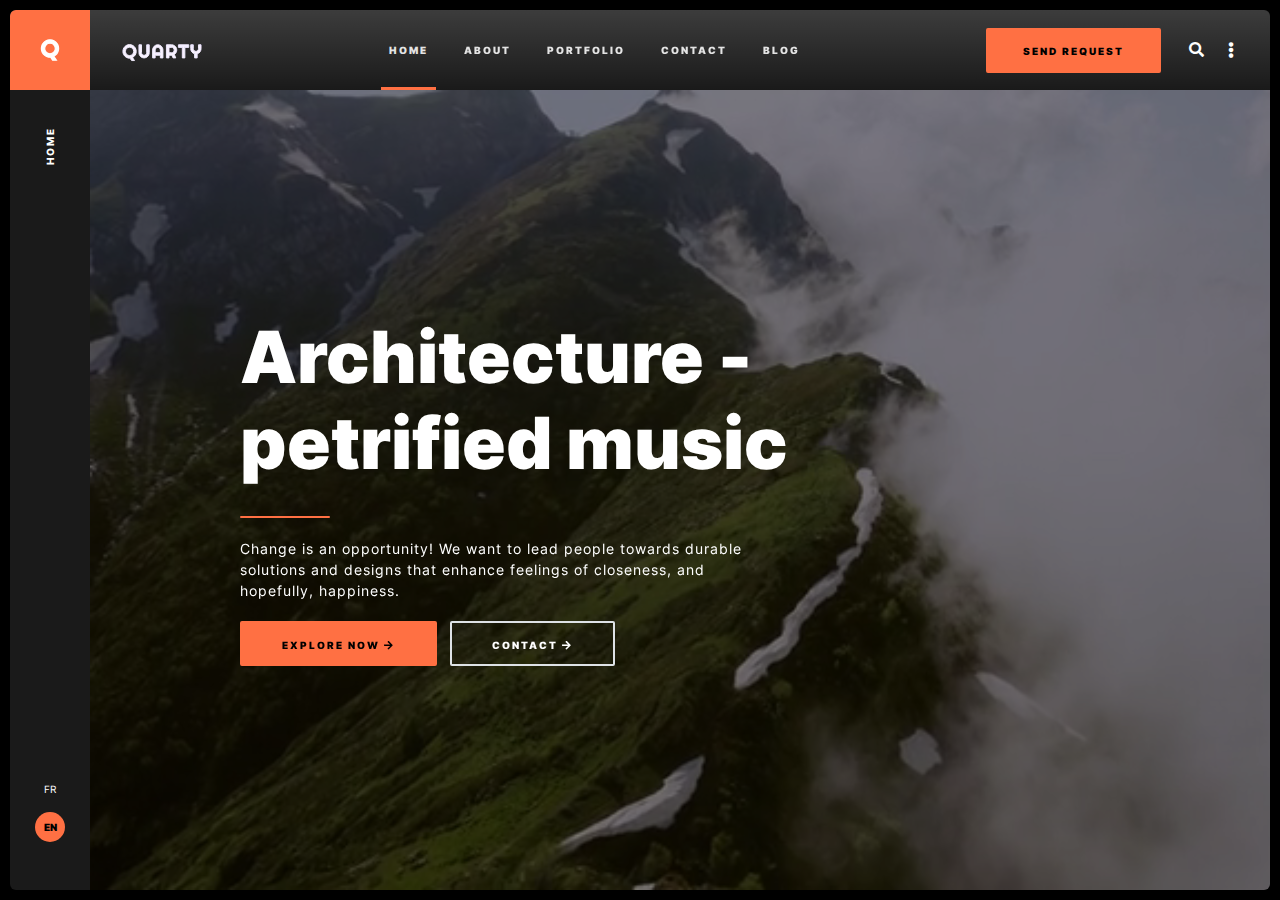
==== commit c81690a3: "quarity" ====
--- a/index.html
+++ b/index.html
@@ -282,9 +282,9 @@
                             </div>
                         </div>
                         <!-- menu  -->
-                        <div class="offcanvas offcanvas-end position-absolute" tabindex="-1" id="offcanvasright"
+                        <div class="offcanvas offcanvas-end position-absolute bg-light" tabindex="-1" id="offcanvasright"
                             aria-labelledby="offcanvasrightLabel">
-                            <div class="offcanvas-body p-5">
+                            <div class="offcanvas-body">
                                 <div class="row">
                                     <div class="col place">
                                         <div
--- a/assets/css/style.min.css
+++ b/assets/css/style.min.css
@@ -1 +1 @@
-﻿@font-face{font-family:"Inter";src:url("../fonts/Inter-Black.woff2") format("woff2"),url("../fonts/Inter-Black.woff") format("woff");font-weight:900;font-style:normal;font-display:swap}@font-face{font-family:"Inter";src:url("../fonts/Inter-Light.woff2") format("woff2"),url("../fonts/Inter-Light.woff") format("woff");font-weight:300;font-style:normal;font-display:swap}@font-face{font-family:"Inter";src:url("../fonts/Inter-ExtraLight.woff2") format("woff2"),url("../fonts/Inter-ExtraLight.woff") format("woff");font-weight:200;font-style:normal;font-display:swap}@font-face{font-family:"Inter";src:url("../fonts/Inter-Bold.woff2") format("woff2"),url("../fonts/Inter-Bold.woff") format("woff");font-weight:bold;font-style:normal;font-display:swap}@font-face{font-family:"Inter";src:url("../fonts/Inter-ExtraBold.woff2") format("woff2"),url("../fonts/Inter-ExtraBold.woff") format("woff");font-weight:bold;font-style:normal;font-display:swap}@font-face{font-family:"Inter";src:url("../fonts/") format("woff2"),url("../fonts/Inter-Medium.woff") format("woff");font-weight:500;font-style:normal;font-display:swap}@font-face{font-family:"Inter";src:url("../fonts/Inter-SemiBold.woff2") format("woff2"),url("../fonts/Inter-SemiBold.woff") format("woff");font-weight:600;font-style:normal;font-display:swap}@font-face{font-family:"Inter";src:url("../fonts/Inter-Regular.woff2") format("woff2"),url("../fonts/Inter-Regular.woff") format("woff");font-weight:normal;font-style:normal;font-display:swap}@font-face{font-family:"Inter";src:url("../fonts/Inter-Thin.woff2") format("woff2"),url("../fonts/Inter-Thin.woff") format("woff");font-weight:100;font-style:normal;font-display:swap}*:hover>*::-webkit-scrollbar-thumb:hover{background:rgba(173,181,189,0) !important}ye ha uski css yha par change karna ha or khi par nhi okay sir ok [href*=javascript][target=_blank]{pointer-events:none}a.active[href],a.accordion-button:not(.collapsed){pointer-events:none}[data-scrollbar]>canvas{z-index:1000}body{background-color:#000;margin:10px;top:0 !important;left:0 !important;width:100% !important;height:100% !important;overflow-x:hidden !important;overflow-y:auto !important;outline:0 !important;display:block !important;user-select:none !important;font-family:"Inter" !important}body input,body textarea,body select{user-select:auto}body main{width:calc(100vw - 20px) !important;max-width:none !important;height:100% !important;margin:0 !important;position:relative !important;overflow:hidden !important;padding:0px !important}body main>.mainInner{height:100% !important;border:0 !important;position:relative !important;display:flex !important;flex-direction:column !important;width:100% !important;outline:0 !important;overflow:hidden !important;margin:0px !important;flex-wrap:nowrap}body .overflow-hidden-auto{overflow:hidden auto !important}body .overflow-auto-hidden{overflow:auto hidden !important}@media(min-width: 768px){*>*{scrollbar-width:thin !important;scrollbar-color:#e9e9e9 !important}*>*::-webkit-scrollbar{width:.3em;height:.3em}*>*::-webkit-scrollbar-track{background:rgba(0,0,0,0);border-radius:50em}*>*::-webkit-scrollbar-thumb{background:rgba(173,181,189,0);border-radius:50em}*>*::-webkit-scrollbar-thumb:hover{background:rgba(206,212,218,.6)}*>*>*:hover::-webkit-scrollbar{width:.3em;height:.3em}*>*>*:hover::-webkit-scrollbar-thumb{background:rgba(173,181,189,.1);border-radius:50em}*>*>*:hover::-webkit-scrollbar-thumb:hover{background:rgba(206,212,218,.8)}}li{list-style:none}a{text-decoration:none}.myHeader{height:80px !important;background-color:#1a1a1a;position:relative;z-index:9}.myHeader .navbar-toggler:focus{box-shadow:none}.myHeader .navbar .navbar-brand{width:80px;height:80px;border-radius:5px 0 0 0;background-color:#ff7043}.myHeader .navbar .navbar-nav .active:after{content:"";height:3px;width:100%;left:0;position:absolute;top:52px;right:0;transition:.5s;opacity:1;visibility:visible;background-color:#ff7043}.myHeader .navbar .navbar-nav .nav-item{margin:0 10px}.myHeader .navbar .navbar-nav .nav-item:hover .deep-menu{opacity:1;visibility:visible;transform:translateY(0px)}.myHeader .navbar .navbar-nav .nav-item .nav-link{font-size:10px;color:#e4e4e4;font-weight:800;letter-spacing:2px}.myHeader .navbar .navbar-nav .nav-item .deep-menu{position:absolute;top:55px;padding:15px;z-index:9999;min-width:220px;background:#ff7043;opacity:0;visibility:hidden;transform:translateY(10px);transition:.3s;border-radius:0 0 5px 5px}.myHeader .navbar .navbar-nav .nav-item .deep-menu .menu-link{font-size:10px;font-weight:800;letter-spacing:2px}.myHeader .navbar .logo{width:80px;filter:brightness(5.5)}.myHeader .navbar .button .btn{height:45px;background-color:#ff7043;font-size:10px;font-weight:800;letter-spacing:2px;padding:2px 35px 0;align-items:center;display:flex;border-radius:0px;border:2px solid #ff7043;background-image:none}.myHeader .navbar .icons .btn{background:none !important;font-size:15px}.myHeader .navbar .icons .deletebtn{width:30px;height:30px}.home-page-section{height:calc(100vh - 100px);overflow:hidden;position:relative;transform:translate(0, 0)}.home-page-section .sidebar-left{background-color:#1a1a1a;height:100%;z-index:9999}.home-page-section .sidebar-left .asideBar{width:80px}.home-page-section .sidebar-left .asideBar .now .first{height:30px;width:30px;font-size:10px}.home-page-section .sidebar-left .asideBar .now .lead{background-color:#ff7043;border-radius:50%;font-size:10px;font-weight:800;padding:10px;height:30px;width:30px}.home-page-section .sidebar-left .home{padding-top:48px;font-size:10px;font-weight:800;letter-spacing:2px}.home-page-section .sidebar-left .home a{rotate:270deg}.home-page-section .architects{border-bottom-left-radius:5px;border-bottom-right-radius:5px}.home-page-section .architects .vdeo .qrt-video-background{height:auto;width:auto;min-width:100%;min-height:100%;background-color:#000;opacity:.5}.home-page-section .architects .vdeo .music{padding:40px;display:flex;align-items:center;justify-content:center}.home-page-section .architects .vdeo .music .petrified{width:80%}.home-page-section .architects .vdeo .music .petrified .heading{font-size:72px;font-weight:800;line-height:1.2;margin-bottom:30px}.home-page-section .architects .vdeo .music .petrified .line{width:90px;height:2px;border-radius:1px;background-color:#ff7043;margin-bottom:20px}.home-page-section .architects .vdeo .music .petrified .content{font-size:14px;letter-spacing:1px;margin-bottom:20px;width:60%}.home-page-section .architects .vdeo .music .petrified .buttn .btn{height:45px;background-color:#ff7043;font-size:10px;font-weight:800;letter-spacing:2px;padding:15px 40px;border-radius:0px;border:2px solid #ff7043;background-image:none}.home-page-section .architects .vdeo .music .petrified .buttn .btn i{transition:.4s ease-in-out}.home-page-section .architects .vdeo .music .petrified .buttn .btn:hover i{transform:translateX(4px)}.home-page-section .architects .vdeo .music .petrified .group .form-control{box-shadow:none}.home-page-section .offcanvas-top{height:80px;border-radius:0 0 5px 5px;width:calc(100% - 80px);left:80px}.home-page-section .offcanvas-top .offcanvas-body{display:flex;align-items:center}.home-page-section .offcanvas-top .offcanvas-body .form .form-control{box-shadow:none;background-color:#cacdd2 !important;font-size:14px;letter-spacing:2px;padding:10px 20px;color:#28292c}.home-page-section .offcanvas-end{overflow-y:auto}.home-page-section .offcanvas-end .offcanvas-body .socials{font-size:10px;letter-spacing:2px;margin-bottom:40px}.home-page-section .offcanvas-end .offcanvas-body .social-icons ul li{transition:.4s ease-in-out}.home-page-section .offcanvas-end .offcanvas-body .social-icons ul li:hover{transform:scale(0.9)}.home-page-section .offcanvas-end .offcanvas-body .insta-image .images img:hover{filter:brightness(110%)}.home-page-section .offcanvas-end .offcanvas-body .images img:hover{filter:brightness(110%)}.home-page-section .offcanvas-end .offcanvas-body .place .foundation{font-size:10px;font-weight:600;letter-spacing:2px}.home-page-section .offcanvas-end .offcanvas-body .place .foundation .plac{font-size:14px;font-weight:400;letter-spacing:.5px}.home-page-section .offcanvas-end .offcanvas-body .publication .architecture .content{font-size:14px;font-weight:400;letter-spacing:.5px}.home-page-section .offcanvas-end .offcanvas-body .form{border-radius:7.5px}.home-page-section .offcanvas-end .offcanvas-body .form .form-control{width:100%;box-shadow:none;height:40px;font-size:14px;padding:0 20px;background-color:#cacdd2;box-shadow:none}.home-page-section .offcanvas-end .offcanvas-body .form label{right:0px;position:absolute;top:0px;background:#28292c;color:#fff;padding:13px 30px;font-size:10px}.home-page-section .offcanvas-end .offcanvas-body .quar{font-size:12px;letter-spacing:1px}.about-page-section{height:calc(100vh - 100px);overflow:hidden;transform:translate(0, 0)}.about-page-section .sidebar-left{background-color:#1a1a1a;height:100%;z-index:9999}.about-page-section .sidebar-left .asideBar{width:80px}.about-page-section .sidebar-left .home{padding-top:48px;font-size:10px;font-weight:800;letter-spacing:2px}.about-page-section .sidebar-left .home a{rotate:270deg}.about-page-section .sidebar-left .now .first{height:30px;width:30px;font-size:10px}.about-page-section .sidebar-left .now .lead{background-color:#ff7043;border-radius:50%;font-size:10px;font-weight:800;padding:10px;height:30px;width:30px}.about-page-section .creative .city{position:relative;padding:40px 50px}.about-page-section .creative .city .country{margin-bottom:40px}.about-page-section .creative .city .country .place{bottom:0;right:0;width:45%}.about-page-section .creative .city .country .place .foundation{font-size:10px;font-weight:800;letter-spacing:2px;display:flex;justify-content:space-between;align-items:center}.about-page-section .creative .city .country .place .foundation .plac{font-size:14px;color:#fff;opacity:.6;font-weight:400}.about-page-section .creative .city .heading{font-size:20px;font-weight:800}.about-page-section .creative .city .content{font-size:13px;letter-spacing:1.5px;padding-bottom:40px}.about-page-section .creative .city .italic{font-weight:600;background-color:#ff7043;margin-bottom:40px}.about-page-section .creative .city .italic:before{content:"";font-family:"FONT AWESOME 5 FREE";position:absolute;top:10px;left:20px;color:#fff;opacity:.5}.about-page-section .creative .city .italic:after{content:"";font-family:"FONT AWESOME 5 FREE";position:absolute;bottom:10px;right:20px;color:#fff;opacity:.5}.about-page-section .creative .city .award{padding-top:40px}.about-page-section .creative .city .award .projects{padding-bottom:40px}.about-page-section .creative .city .award .projects .numbr{font-size:22px;font-weight:800}.about-page-section .creative .city .award .projects .years{font-size:9px;letter-spacing:2px;font-weight:800}.about-page-section .creative .city .team{margin-bottom:40px}.about-page-section .creative .city .team .team-member{font-size:20px;font-weight:800;padding-top:40px;padding-bottom:40px}.about-page-section .creative .city .team .card{border-radius:0;margin-bottom:40px}.about-page-section .creative .city .team .card img:hover{filter:brightness(110%)}.about-page-section .creative .city .team .card .card-body{justify-content:space-between}.about-page-section .creative .city .team .card .card-body .team-name{line-height:18px;font-size:16px}.about-page-section .creative .city .team .card .card-body .cheif{font-size:14px}.about-page-section .creative .city .team .card .card-body .btn{width:35px;height:35px;background-color:#ff7043;border-radius:50%;background-image:none;border:1px solid #ff7043}.about-page-section .creative .city .place .price{font-size:20px;font-weight:800;padding-bottom:40px}.about-page-section .creative .city .place .payment .card{border-radius:0;overflow:hidden;height:400px;bottom:10px;margin-bottom:30px}.about-page-section .creative .city .place .payment .card:before{font-size:9px;position:absolute;-webkit-transform:rotate(45deg);transform:rotate(45deg);top:15px;font-weight:900;color:#28292c;right:-78px;content:"POPULAR";padding:2px 0 1px;width:200px;text-align:center;background:#ff7043}.about-page-section .creative .city .place .card{border-radius:0;margin-bottom:30px}.about-page-section .creative .city .place .card .card-body .strt{font-size:10px;letter-spacing:2px;font-weight:800}.about-page-section .creative .city .place .card .card-body .sell{font-size:36px;font-weight:800}.about-page-section .creative .city .place .card .card-body .sell .star{font-size:16px;position:absolute;top:18px}.about-page-section .creative .city .place .card .card-body .sell .doler{font-size:16px}.about-page-section .creative .city .place .card .card-body .sell .dolers{font-size:16px}.about-page-section .creative .city .place .card .card-body .sell .currency{font-size:16px}.about-page-section .creative .city .place .card .card-body .design{font-size:13px;font-weight:600}.about-page-section .creative .city .place .card .card-body .design .word{opacity:.3}.about-page-section .creative .city .place .card .card-body .design .word i{color:#ff7043}.about-page-section .creative .city .place .card .card-body .design .check i{color:#ff7043}.about-page-section .creative .city .place .card .card-body .btn{height:45px;border-radius:0;font-size:10px;letter-spacing:2px;font-weight:800;background-color:#ff7043;border:1px solid #ff7043;background-image:none}.about-page-section .creative .city .place .card .card-body .btn i{transition:.4s ease-in-out}.about-page-section .creative .city .place .card .card-body .btn:hover i{transform:translateX(4px)}.about-page-section .creative .city .rating{padding-top:40px;padding-bottom:40px}.about-page-section .creative .city .rating .test{font-size:20px;font-weight:800}.about-page-section .creative .city .rating .item .monials .images{width:15%;height:15%;border-radius:50%}.about-page-section .creative .city .rating .item .monials .head{font-size:16px;letter-spacing:2px;font-weight:800}.about-page-section .creative .city .rating .item .monials .cnt{font-size:14px;font-weight:400}.about-page-section .creative .city .rating .item .cont{font-size:12px;letter-spacing:2px;font-weight:400;display:-webkit-box;-webkit-line-clamp:5;-webkit-box-orient:vertical;text-overflow:ellipsis;overflow:hidden}.about-page-section .creative .city .rating .item .rates{border-radius:10px}.about-page-section .creative .city .rating .item .rates .stars i{margin:0 2px;font-size:10px;color:#ff7043}.about-page-section .creative .city .rating .owl-nav{position:absolute;right:0;bottom:6px}.about-page-section .creative .city .rating .owl-nav .owl-prev span:before{content:"";font-family:"Font Awesome 5 free";color:#000;position:absolute;font-weight:800;right:10px;font-size:12px}.about-page-section .creative .city .rating .owl-nav .owl-prev span:hover:before{color:#28292c;opacity:.3}.about-page-section .creative .city .rating .owl-nav .owl-next span:after{content:"";font-family:"Font Awesome 5 free";color:#000;position:absolute;font-weight:800;font-size:12px}.about-page-section .creative .city .rating .owl-nav .owl-next span:hover:after{color:#e0e3eb}.about-page-section .creative .city .rating .owl-dots{display:flex;align-items:center;gap:7px;padding-top:15px}.about-page-section .creative .city .rating .owl-dots .owl-dot{width:8px;height:8px;border-radius:50%;overflow:hidden;background-color:#e0e3eb;transition:all .3s ease-in-out}.about-page-section .creative .city .rating .owl-dots .active{background-color:#000;height:10px;width:10px}.about-page-section .creative .city .project{justify-content:space-between;margin-top:40px}.about-page-section .creative .city .project .cnts{font-size:16px;letter-spacing:2px;font-weight:800}.about-page-section .creative .city .project .btn{font-size:10px;letter-spacing:2px;font-weight:800;border-radius:0;background-color:#ff7043;border:1px solid #ff7043;background-image:none}.about-page-section .creative .city .imgs{margin-top:40px}.about-page-section .creative .city .imgs .brand{width:161.5px}.about-page-section .creative .city .imgs .brand img{width:90px}.about-page-section .creative .city .imgs .owl-nav{display:none !important}.about-page-section .creative .get{height:100%}.about-page-section .creative .get .about-us{background:linear-gradient(90deg, rgba(0, 0, 0, 0.51) 0%, rgba(0, 0, 0, 0.59) 35%, rgba(0, 0, 0, 0.48) 100%),url("../img/banner1.jpg");background-repeat:no-repeat;background-size:cover}.about-page-section .creative .get .about-us .scroll-down{width:25px;height:40px;border-radius:15px;border:2px solid #ff7043}.about-page-section .creative .get .about-us .scroll-down::before{content:"";width:3px;height:3px;background-color:#ff7043;border-radius:50%;animation:mouse 1s ease-in-out infinite;position:absolute;top:10px;left:10px}@keyframes mouse{0%{transform:translateY(0)}50%{transform:translateY(5px)}100%{transform:translateY(0)}}.about-page-section .creative .get .about-us .scrl{font-size:10px;letter-spacing:2px;font-weight:500;writing-mode:vertical-rl}.about-page-section .creative .get .about-us .abt .heading{font-size:42px;font-weight:800;line-height:90px}.about-page-section .creative .get .about-us .abt .line{width:90px;height:2px;border-radius:1px;background-color:#ff7043}.about-page-section .creative .get .about-us .abt .content{font-size:12px;letter-spacing:1px}.about-page-section .creative .get .about-us .abt .buttn .btn{background-color:#ff7043;font-size:10px;font-weight:800;letter-spacing:2px;padding:15px 40px;border-radius:0px;border:1px solid #ff7043;background-image:none}.about-page-section .offcanvas-top{height:80px;border-radius:0 0 5px 5px;width:calc(100% - 80px);left:80px}.about-page-section .offcanvas-top .offcanvas-body{display:flex;align-items:center}.about-page-section .offcanvas-top .offcanvas-body .form .form-control{box-shadow:none;background-color:#cacdd2 !important;font-size:14px;letter-spacing:2px;padding:10px 20px;color:#28292c}.about-page-section .offcanvas-end{overflow-y:auto}.about-page-section .offcanvas-end .offcanvas-body .socials{font-size:10px;letter-spacing:2px;margin-bottom:40px}.about-page-section .offcanvas-end .offcanvas-body .social-icons ul li{transition:.4s ease-in-out}.about-page-section .offcanvas-end .offcanvas-body .social-icons ul li:hover{transform:scale(0.9)}.about-page-section .offcanvas-end .offcanvas-body .insta-image .images img:hover{filter:brightness(110%)}.about-page-section .offcanvas-end .offcanvas-body .images img:hover{filter:brightness(110%)}.about-page-section .offcanvas-end .offcanvas-body .place .foundation{font-size:10px;font-weight:600;letter-spacing:2px}.about-page-section .offcanvas-end .offcanvas-body .place .foundation .plac{font-size:14px;font-weight:400;letter-spacing:.5px}.about-page-section .offcanvas-end .offcanvas-body .publication .architecture .content{font-size:14px;font-weight:400;letter-spacing:.5px}.about-page-section .offcanvas-end .offcanvas-body .form{border-radius:7.5px}.about-page-section .offcanvas-end .offcanvas-body .form .form-control{width:100%;box-shadow:none;height:40px;font-size:14px;padding:0 20px;background-color:#cacdd2;box-shadow:none}.about-page-section .offcanvas-end .offcanvas-body .form label{right:0px;position:absolute;top:0px;background:#28292c;color:#fff;padding:13px 30px;font-size:10px}.about-page-section .offcanvas-end .offcanvas-body .quar{font-size:12px;letter-spacing:1px}.portfolio-page-section{height:calc(100vh - 100px);overflow:hidden;transform:translate(0, 0)}.portfolio-page-section .sidebar-left{background-color:#1a1a1a;height:100%;z-index:9999}.portfolio-page-section .sidebar-left .asideBar{width:80px}.portfolio-page-section .sidebar-left .home{padding-top:60px;font-size:10px;font-weight:800;letter-spacing:2px}.portfolio-page-section .sidebar-left .home a{rotate:270deg}.portfolio-page-section .sidebar-left .now .first{height:30px;width:30px;font-size:10px}.portfolio-page-section .sidebar-left .now .lead{background-color:#ff7043;border-radius:50%;font-size:10px;font-weight:800;padding:10px;height:30px;width:30px}.portfolio-page-section .creatives .cities{position:relative;padding:40px 50px}.portfolio-page-section .creatives .cities .nav{padding-bottom:40px}.portfolio-page-section .creatives .cities .nav .nav-item{font-size:10px;font-weight:700;letter-spacing:2px;margin-right:10px}.portfolio-page-section .creatives .cities .nav .nav-item .nav-link{height:40px;letter-spacing:2px;border-radius:0}.portfolio-page-section .creatives .cities .nav .nav-item .nav-link .filter{padding:14px;background-color:#ff7043}.portfolio-page-section .creatives .cities .nav .nav-item .active{border-radius:0 !important;background:#000;color:#fff !important}.portfolio-page-section .creatives .cities .card{overflow:hidden;border-radius:0}.portfolio-page-section .creatives .cities .card img:hover{filter:brightness(110%)}.portfolio-page-section .creatives .cities .card .imgs .img-2{height:240px;object-fit:cover}.portfolio-page-section .creatives .cities .card .imgs .architect{background-color:#e4e4e4;text-transform:uppercase;letter-spacing:1px;font-size:9px;font-weight:600}.portfolio-page-section .creatives .cities .card .imgs .btn{right:0;transform:translateY(-35px);transition:.3s;border-radius:0;width:50px;height:50px;display:flex;align-items:center;justify-content:center;visibility:hidden;background-image:none;background-color:#1a1a1a}.portfolio-page-section .creatives .cities .card .imgs .btn i{transition:.2s ease-in-out;font-size:12px}.portfolio-page-section .creatives .cities .card .imgs .btn:hover i{transform:scale(1.1)}.portfolio-page-section .creatives .cities .card:hover .btn{visibility:visible;transform:translateY(0px)}.portfolio-page-section .creatives .cities .card:hover .architect{background-color:#fff}.portfolio-page-section .creatives .cities .card:hover .card-body{transform:translateY(0px);visibility:visible}.portfolio-page-section .creatives .cities .card .card-body{align-items:center;visibility:hidden;justify-content:space-between;transform:translateY(60px);transition:.3s;bottom:0;transition:.4s ease-in-out;background-color:#1a1a1a}.portfolio-page-section .creatives .cities .card .card-body .team-name{line-height:18px}.portfolio-page-section .creatives .cities .card .card-body .btn{background-color:#ff7043;border-radius:50%;height:35px;width:35px;background-image:none;border:1px solid #ff7043}.portfolio-page-section .creatives .cities .project{justify-content:space-between}.portfolio-page-section .creatives .cities .project .cnts{font-size:16px;letter-spacing:2px;font-weight:800}.portfolio-page-section .creatives .cities .project .btn{font-size:10px;letter-spacing:2px;font-weight:800;border-radius:0;background-color:#ff7043;background-image:none;border:1px solid #ff7043}.portfolio-page-section .creatives .cities .project .owl-nav{display:none !important}.portfolio-page-section .creatives .get{height:100%}.portfolio-page-section .creatives .get .about-us{background:linear-gradient(90deg, rgba(0, 0, 0, 0.51) 0%, rgba(0, 0, 0, 0.59) 35%, rgba(0, 0, 0, 0.48) 100%),url("../img/banner1.jpg");background-repeat:no-repeat;background-size:cover}.portfolio-page-section .creatives .get .about-us .scroll-down{width:25px;height:40px;border-radius:15px;border:2px solid #ff7043}.portfolio-page-section .creatives .get .about-us .scroll-down::before{content:"";width:3px;height:3px;background-color:#ff7043;border-radius:50%;animation:mouse 1s ease-in-out infinite;position:absolute;top:10px;left:10px}@keyframes mouse{0%{transform:translateY(0)}50%{transform:translateY(5px)}100%{transform:translateY(0)}}.portfolio-page-section .creatives .get .about-us .scrl{font-size:10px;letter-spacing:2px;font-weight:500;writing-mode:vertical-rl}.portfolio-page-section .creatives .get .about-us .abt .heading{font-size:42px;font-weight:800;line-height:90px}.portfolio-page-section .creatives .get .about-us .abt .line{width:90px;height:2px;border-radius:1px;background-color:#ff7043}.portfolio-page-section .creatives .get .about-us .abt .content{font-size:12px;letter-spacing:1px}.portfolio-page-section .creatives .get .about-us .abt .buttn .btn{background-color:#ff7043;font-size:10px;font-weight:800;letter-spacing:2px;padding:15px 40px;border-radius:0px;border:1px solid #ff7043;background-image:none}.portfolio-page-section .offcanvas-top{height:80px;border-radius:0 0 5px 5px;width:calc(100% - 80px);left:80px}.portfolio-page-section .offcanvas-top .offcanvas-body{display:flex;align-items:center}.portfolio-page-section .offcanvas-top .offcanvas-body .form .form-control{box-shadow:none;background-color:#cacdd2 !important;font-size:14px;letter-spacing:2px;padding:10px 20px;color:#28292c}.portfolio-page-section .offcanvas-end{overflow-y:auto}.portfolio-page-section .offcanvas-end .offcanvas-body .socials{font-size:10px;letter-spacing:2px;margin-bottom:40px}.portfolio-page-section .offcanvas-end .offcanvas-body .social-icons ul li{transition:.4s ease-in-out}.portfolio-page-section .offcanvas-end .offcanvas-body .social-icons ul li:hover{transform:scale(0.9)}.portfolio-page-section .offcanvas-end .offcanvas-body .insta-image .images img:hover{filter:brightness(110%)}.portfolio-page-section .offcanvas-end .offcanvas-body .images img:hover{filter:brightness(110%)}.portfolio-page-section .offcanvas-end .offcanvas-body .place .foundation{font-size:10px;font-weight:600;letter-spacing:2px}.portfolio-page-section .offcanvas-end .offcanvas-body .place .foundation .plac{font-size:14px;font-weight:400;letter-spacing:.5px}.portfolio-page-section .offcanvas-end .offcanvas-body .publication .architecture .content{font-size:14px;font-weight:400;letter-spacing:.5px}.portfolio-page-section .offcanvas-end .offcanvas-body .form{border-radius:7.5px}.portfolio-page-section .offcanvas-end .offcanvas-body .form .form-control{width:100%;box-shadow:none;height:40px;font-size:14px;padding:0 20px;background-color:#cacdd2;box-shadow:none}.portfolio-page-section .offcanvas-end .offcanvas-body .form label{right:0px;position:absolute;top:0px;background:#28292c;color:#fff;padding:13px 30px;font-size:10px}.portfolio-page-section .offcanvas-end .offcanvas-body .quar{font-size:12px;letter-spacing:1px}.contact-page-section{height:calc(100vh - 100px);overflow:hidden}.contact-page-section .sidebar-left{background-color:#1a1a1a;height:100%;z-index:9999}.contact-page-section .sidebar-left .asideBar{width:80px}.contact-page-section .sidebar-left .home{padding-top:60px;font-size:10px;font-weight:800;letter-spacing:2px}.contact-page-section .sidebar-left .home a{rotate:270deg}.contact-page-section .sidebar-left .lead{background-color:#ff7043;border-radius:50%;font-size:10px;font-weight:800;padding:10px}.contact-page-section .creative-1{transform:translate(0, 0)}.contact-page-section .creative-1 .information{position:relative;padding:40px 50px}.contact-page-section .creative-1 .information .country .place{bottom:0;right:0;width:65%}.contact-page-section .creative-1 .information .country .place .foundation{font-size:12px;font-weight:800;letter-spacing:2px;display:flex;justify-content:space-between}.contact-page-section .creative-1 .information .conatact-section .heads{font-size:20px;font-weight:800}.contact-page-section .creative-1 .information .conatact-section .form .form-control{border-radius:0;height:50px;padding-left:65px;box-shadow:none}.contact-page-section .creative-1 .information .conatact-section .form label{position:absolute;top:12px;left:0;height:50px;width:50px;text-align:center}.contact-page-section .creative-1 .information .conatact-section .textarea .form-control{border-radius:0;padding-left:65px;padding-top:12px;box-shadow:none}.contact-page-section .creative-1 .information .conatact-section .textarea label{position:absolute;top:12px;left:0;height:50px;width:50px;text-align:center}.contact-page-section .creative-1 .information .conatact-section .cnts{font-size:14px;font-weight:400;color:#52555a;letter-spacing:.5px}.contact-page-section .creative-1 .information .conatact-section .msgs .btn{font-size:10px;letter-spacing:2px;font-weight:800;border-radius:0;background-color:#ff7043;background-image:none}.contact-page-section .creative-1 .information .project{justify-content:space-between}.contact-page-section .creative-1 .information .project .cnts{font-size:16px;letter-spacing:2px;font-weight:800}.contact-page-section .creative-1 .information .project .btn{font-size:10px;letter-spacing:2px;font-weight:800;border-radius:0;background-color:#ff7043;background-image:none}.contact-page-section .creative-1 .information .imgs .owl-nav{display:none !important}.contact-page-section .creative-1 .get .map{position:fixed;height:100%}.contact-page-section .creative-1 .get .map svg{animation:marker 1s infinite ease-in-out}@keyframes marker{0%{transform:translateY(0)}50%{transform:translateY(5px)}100%{transform:translateY(0)}}.contact-page-section .creative-1 .get .map .qtr{font-size:10px;letter-spacing:2px;font-weight:800;transform:translateX(-30%) translateY(10px);background-color:rgba(255,255,255,.2);border-radius:15px}.blog-page-section .sidebar-left{position:fixed;height:100%;top:95px;z-index:9999}.blog-page-section .sidebar-left .home{rotate:270deg;font-size:10px;font-weight:800;letter-spacing:2px}.blog-page-section .sidebar-left .now{margin-top:200px}.blog-page-section .sidebar-left .lead{background-color:#ff7043;border-radius:50%;font-size:10px;font-weight:800;padding:10px}.blog-page-section .publication{margin-left:110px;margin-top:87px}.blog-page-section .publication .card{overflow:hidden;border-radius:0}.blog-page-section .publication .card:before{font-size:9px;position:absolute;-webkit-transform:rotate(45deg);transform:rotate(45deg);top:15px;font-weight:900;color:#28292c;right:-78px;content:"POPULAR";padding:2px 0 1px;width:200px;text-align:center;background:#ff7043}.blog-page-section .publication .card .imgs .architect{background-color:#e4e4e4;text-transform:uppercase;letter-spacing:1px;font-size:9px;font-weight:600}.blog-page-section .publication .card .imgs:hover .architect{background-color:#fff}.blog-page-section .publication .card .card-body{justify-content:space-between;bottom:0}.blog-page-section .publication .card .card-body .teams-cntnt .team-name{font-size:20px}.blog-page-section .publication .card .card-body .teams-cntnt .cnts{font-size:14px;display:-webkit-box;-webkit-line-clamp:1;-webkit-box-orient:vertical;text-overflow:ellipsis;overflow:hidden}.blog-page-section .publication .card .card-body .btn{background-color:#ff7043;border-radius:50%;height:35px;width:35px}.blog-page-section .publication .cards{overflow:hidden;border-radius:0}.blog-page-section .publication .cards:before{font-size:9px;position:absolute;-webkit-transform:rotate(45deg);transform:rotate(45deg);top:15px;font-weight:900;color:#28292c;right:-78px;content:"POPULAR";padding:2px 0 1px;width:200px;text-align:center;background:#ff7043}.blog-page-section .publication .cards .imgs .architect{background-color:#e4e4e4;text-transform:uppercase;letter-spacing:1px;font-size:9px;font-weight:600}.blog-page-section .publication .cards .imgs:hover .architect{background-color:#fff}.blog-page-section .publication .cards .card-body{justify-content:space-between}.blog-page-section .publication .cards .card-body .teams-cntnt .team-name{font-size:16px}.blog-page-section .publication .cards .card-body .teams-cntnt .cnts{font-size:13px;display:-webkit-box;-webkit-line-clamp:2;-webkit-box-orient:vertical;text-overflow:ellipsis;overflow:hidden}.blog-page-section .publication .cards .card-body .btn{background-color:#ff7043;border-radius:50%;height:35px;width:35px}.blog-page-section .publication .card-1{overflow:hidden;border-radius:0}.blog-page-section .publication .card-1 .imgs .architect{background-color:#e4e4e4;text-transform:uppercase;letter-spacing:1px;font-size:9px;font-weight:600}.blog-page-section .publication .card-1 .imgs:hover .architect{background-color:#fff}.blog-page-section .publication .card-1 .card-body{justify-content:space-between}.blog-page-section .publication .card-1 .card-body .teams-cntnt .team-name{font-size:16px}.blog-page-section .publication .card-1 .card-body .teams-cntnt .cnts{font-size:13px;display:-webkit-box;-webkit-line-clamp:2;-webkit-box-orient:vertical;text-overflow:ellipsis;overflow:hidden}.blog-page-section .publication .card-1 .card-body .btn{background-color:#ff7043;border-radius:50%;height:35px;width:35px}.blog-page-section .publication .popular .test{font-size:20px;font-weight:800}.blog-page-section .publication .popular .owl-nav{position:absolute;right:0}.blog-page-section .publication .popular .owl-nav .owl-prev span:before{content:"";font-family:"Font Awesome 5 free";color:#000;position:absolute;font-weight:800;right:10px}.blog-page-section .publication .popular .owl-nav .owl-prev span:after{content:"";font-family:"Font Awesome 5 free";color:#000;position:absolute;font-weight:800}.blog-page-section .publication .popular .owl-dots{display:flex;gap:7px;padding-top:15px}.blog-page-section .publication .popular .owl-dots .owl-dot{width:8px;height:8px;border-radius:50%;overflow:hidden;background-color:#e0e3eb;transition:all .3s ease-in-out}.blog-page-section .publication .popular .owl-dots .active{background-color:#000}.blog-page-section .publication .project{justify-content:space-around}.blog-page-section .publication .project .cnts{font-size:16px;letter-spacing:2px;font-weight:800}.blog-page-section .publication .project .btn{font-size:10px;letter-spacing:2px;font-weight:800;border-radius:0;background-color:#ff7043}.blog-page-section .publication .imgs .owl-nav{display:none !important}.blog-page-section .get{padding-top:72px}.blog-page-section .get .about-us{background:linear-gradient(90deg, rgba(0, 0, 0, 0.51) 0%, rgba(0, 0, 0, 0.59) 35%, rgba(0, 0, 0, 0.48) 100%),url("../img/banner1.jpg");background-repeat:no-repeat;background-attachment:fixed;position:fixed;height:100%}.blog-page-section .get .about-us .scroll-down{width:25px;height:40px;border-radius:15px;border:2px solid #ff7043}.blog-page-section .get .about-us .scroll-down::before{content:"";width:3px;height:3px;background-color:#ff7043;border-radius:50%;animation:mouse 1s ease-in-out infinite;position:absolute;top:10px;left:10px}@keyframes mouse{0%{transform:translateY(0)}50%{transform:translateY(5px)}100%{transform:translateY(0)}}.blog-page-section .get .about-us .scrl{font-size:10px;letter-spacing:2px;font-weight:500;writing-mode:vertical-rl}.blog-page-section .get .about-us .abot{height:100%;align-items:flex-end}.blog-page-section .get .about-us .abot .heading{font-size:42px;font-weight:800;line-height:90px}.blog-page-section .get .about-us .abot .line{width:90px;height:2px;border-radius:1px;background-color:#ff7043}.blog-page-section .get .about-us .abot .content{font-size:12px;letter-spacing:1px}.blog-page-section .get .about-us .abot .buttn .btn{background-color:#ff7043;font-size:10px;font-weight:800;letter-spacing:2px;padding:15px 40px;border-radius:0px}@media(max-width: 1199.98px){.about-page-section .creative .city .award .project .years{font-size:10px}.about-page-section .creative .get{height:auto !important;position:unset}.about-page-section .creative .get .about-us{height:auto !important;width:100%;align-items:center;flex-direction:row !important;position:unset !important;justify-content:space-around !important}.about-page-section .creative .get .about-us .abot{text-align:center}.about-page-section .creative .get .about-us .abot .line{margin-left:40%}.about-page-section .creative .get .about-us .abot .content{font-size:14px}.portfolio-page-section .get{height:auto !important;position:unset}.portfolio-page-section .get .about-us{height:auto !important;width:100%;align-items:center;flex-direction:row !important;position:unset !important;justify-content:space-around !important}.portfolio-page-section .get .about-us .abot{text-align:center}.portfolio-page-section .get .about-us .abot .line{margin:0 auto}.portfolio-page-section .get .about-us .abot .content{font-size:14px}}@media(max-width: 991.98px){.myHeader .navbar{background-color:#000}.myHeader .navbar .navbar-brand{border-radius:0px}.myHeader .navbar .navbar-nav .active:after{height:0;background-color:none}.myHeader .navbar .navbar-nav .nav-item .nav-link .active{color:#ff7043 !important}.myHeader .navbar .navbar-nav .nav-item .deep-menu{top:30px}.myHeader .navbar .button{display:none}.home-page-section .architects .vdeo{height:100%}.home-page-section .architects .vdeo .music{justify-content:center;top:0;height:100%}.home-page-section .architects .vdeo .music .petrified .heading{font-size:66px}.home-page-section .architects .vdeo .music .petrified .content{width:100%;font-size:18px}.about-page-section .creative .city .award .project .years{font-size:10px}.about-page-section .creative .get{height:auto !important;position:unset}.about-page-section .creative .get .about-us{height:auto !important;width:100%;align-items:center;flex-direction:row !important;position:relative !important;justify-content:space-around !important}.about-page-section .creative .get .about-us .scrol{position:absolute;left:50px}.about-page-section .creative .get .about-us .abot{text-align:center}.about-page-section .creative .get .about-us .abot .line{margin:0 auto}.about-page-section .creative .get .about-us .abot .content{font-size:14px}.portfolio-page-section .creatives .get{height:auto !important;position:unset}.portfolio-page-section .creatives .get .about-us{height:auto !important;width:100%;align-items:center;flex-direction:row !important;position:relative !important;justify-content:space-around !important}.portfolio-page-section .creatives .get .about-us .scrol{position:absolute;left:50px}.portfolio-page-section .creatives .get .about-us .abot{text-align:center}.portfolio-page-section .creatives .get .about-us .abot .line{margin:0 auto}.portfolio-page-section .creatives .get .about-us .abot .content{font-size:14px}}@media(max-width: 767.98px){body{margin:0px}body main{width:100vw !important}body main>.mainInner{border-radius:0 !important}.myHeader .navbar{background-color:#000}.myHeader .navbar .navbar-nav .nav-item{height:auto}.myHeader .navbar .logo{display:none}.myHeader .navbar .icons .icn .search{margin:0}.home-page-section{height:calc(100vh - 80px)}.home-page-section .sidebar-left{display:none}.home-page-section .architects .vdeo{height:100%}.home-page-section .architects .vdeo .music{justify-content:center;top:0;height:100%;padding:0;text-align:center}.home-page-section .architects .vdeo .music .petrified{width:90%}.home-page-section .architects .vdeo .music .petrified .heading{font-size:48px;margin-bottom:20px}.home-page-section .architects .vdeo .music .petrified .line{margin:0 auto}.home-page-section .architects .vdeo .music .petrified .content{font-size:10px;text-align:center;margin:20px 0;letter-spacing:2px}.home-page-section .architects .vdeo .music .petrified .buttn .btn{margin-bottom:20px;margin-left:0 !important}.about-page-section{height:calc(100vh - 80px)}.about-page-section .sidebar-left{display:none}.about-page-section .creative .city .country{padding-bottom:134px}.about-page-section .creative .city .country .place{width:100%}.about-page-section .creative .city .heading{padding-bottom:30px}.about-page-section .creative .city .place .payment .card{bottom:0}.about-page-section .creative .city .project{display:block !important;text-align:center}.about-page-section .creative .city .project .cnts{padding-bottom:20px}.about-page-section .creative .city .project .btn{padding-right:2rem !important;padding-left:2rem !important}.about-page-section .creative .get .about-us .scrol{display:none}.about-page-section .creative .get .about-us .abot .line{margin:0 auto}.about-page-section .offcanvas-top{width:100%;left:0}.portfolio-page-section{height:calc(100vh - 80px)}.portfolio-page-section .sidebar-left{display:none}.portfolio-page-section .creatives .cities{padding:40px 34px}.portfolio-page-section .creatives .cities .nav{flex-direction:column;align-items:center;margin:0 auto;width:100%}.portfolio-page-section .creatives .cities .nav .nav-item{margin-bottom:10px}.portfolio-page-section .creatives .cities .project{display:block !important;text-align:center}.portfolio-page-section .creatives .cities .project .cnts{padding-bottom:20px}.portfolio-page-section .creatives .get .about-us .scrol{display:none}.portfolio-page-section .creatives .get .about-us .abot .line{margin:0 auto}.portfolio-page-section .offcanvas-top{width:100%;left:0}}@media(max-width: 575.98px){.home-page-section .architects .vdeo .music .petrified .heading{font-size:36px}.about-page-section .creative .city .project .btn{padding-right:1rem !important;padding-left:1rem !important}.about-page-section .creative .get .about-us .abot .line{margin:0 auto}.portfolio-page-section .creatives .cities .project .btn{padding-right:1rem !important;padding-left:1rem !important}.portfolio-page-section .creatives .get .about-us .abot .line{margin:0 auto}}.deletebtn .icns{margin:auto;inset:0;transition:all ease-in-out .3s;display:flex;align-items:center;justify-content:center}.deletebtn .icns.icn-2{opacity:0;visibility:hidden}.toggle-slider .deletebtn .icns{margin:auto;inset:0;display:flex;align-items:center;justify-content:center}.toggle-slider .deletebtn .icns.icn-1{opacity:0;visibility:hidden}.toggle-slider .deletebtn .icns.icn-2{opacity:1;visibility:visible}+﻿@font-face{font-family:"Inter";src:url("../fonts/Inter-Black.woff2") format("woff2"),url("../fonts/Inter-Black.woff") format("woff");font-weight:900;font-style:normal;font-display:swap}@font-face{font-family:"Inter";src:url("../fonts/Inter-Light.woff2") format("woff2"),url("../fonts/Inter-Light.woff") format("woff");font-weight:300;font-style:normal;font-display:swap}@font-face{font-family:"Inter";src:url("../fonts/Inter-ExtraLight.woff2") format("woff2"),url("../fonts/Inter-ExtraLight.woff") format("woff");font-weight:200;font-style:normal;font-display:swap}@font-face{font-family:"Inter";src:url("../fonts/Inter-Bold.woff2") format("woff2"),url("../fonts/Inter-Bold.woff") format("woff");font-weight:bold;font-style:normal;font-display:swap}@font-face{font-family:"Inter";src:url("../fonts/Inter-ExtraBold.woff2") format("woff2"),url("../fonts/Inter-ExtraBold.woff") format("woff");font-weight:bold;font-style:normal;font-display:swap}@font-face{font-family:"Inter";src:url("../fonts/") format("woff2"),url("../fonts/Inter-Medium.woff") format("woff");font-weight:500;font-style:normal;font-display:swap}@font-face{font-family:"Inter";src:url("../fonts/Inter-SemiBold.woff2") format("woff2"),url("../fonts/Inter-SemiBold.woff") format("woff");font-weight:600;font-style:normal;font-display:swap}@font-face{font-family:"Inter";src:url("../fonts/Inter-Regular.woff2") format("woff2"),url("../fonts/Inter-Regular.woff") format("woff");font-weight:normal;font-style:normal;font-display:swap}@font-face{font-family:"Inter";src:url("../fonts/Inter-Thin.woff2") format("woff2"),url("../fonts/Inter-Thin.woff") format("woff");font-weight:100;font-style:normal;font-display:swap}*:hover>*::-webkit-scrollbar-thumb:hover{background:rgba(173,181,189,0) !important}ye ha uski css yha par change karna ha or khi par nhi okay sir ok [href*=javascript][target=_blank]{pointer-events:none}a.active[href],a.accordion-button:not(.collapsed){pointer-events:none}[data-scrollbar]>canvas{z-index:1000}body{background-color:#000;margin:10px;top:0 !important;left:0 !important;width:100% !important;height:100% !important;overflow-x:hidden !important;overflow-y:auto !important;outline:0 !important;display:block !important;user-select:none !important;font-family:"Inter" !important}body input,body textarea,body select{user-select:auto}body main{width:calc(100vw - 20px) !important;max-width:none !important;height:100% !important;margin:0 !important;position:relative !important;overflow:hidden !important;padding:0px !important}body main>.mainInner{height:100% !important;border:0 !important;position:relative !important;display:flex !important;flex-direction:column !important;width:100% !important;outline:0 !important;overflow:hidden !important;margin:0px !important;flex-wrap:nowrap}body .overflow-hidden-auto{overflow:hidden auto !important}body .overflow-auto-hidden{overflow:auto hidden !important}@media(min-width: 768px){*>*{scrollbar-width:thin !important;scrollbar-color:#e9e9e9 !important}*>*::-webkit-scrollbar{width:.3em;height:.3em}*>*::-webkit-scrollbar-track{background:rgba(0,0,0,0);border-radius:50em}*>*::-webkit-scrollbar-thumb{background:rgba(173,181,189,0);border-radius:50em}*>*::-webkit-scrollbar-thumb:hover{background:rgba(206,212,218,.6)}*>*>*:hover::-webkit-scrollbar{width:.3em;height:.3em}*>*>*:hover::-webkit-scrollbar-thumb{background:rgba(173,181,189,.1);border-radius:50em}*>*>*:hover::-webkit-scrollbar-thumb:hover{background:rgba(206,212,218,.8)}}li{list-style:none}a{text-decoration:none}.myHeader{height:80px !important;background-color:#1a1a1a;position:relative;z-index:9}.myHeader .navbar-toggler:focus{box-shadow:none}.myHeader .navbar .navbar-brand{width:80px;height:80px;border-radius:5px 0 0 0;background-color:#ff7043}.myHeader .navbar .navbar-nav .active:after{content:"";height:3px;width:100%;left:0;position:absolute;top:52px;right:0;transition:.5s;opacity:1;visibility:visible;background-color:#ff7043}.myHeader .navbar .navbar-nav .nav-item{margin:0 10px}.myHeader .navbar .navbar-nav .nav-item:hover .deep-menu{opacity:1;visibility:visible;transform:translateY(0px)}.myHeader .navbar .navbar-nav .nav-item .nav-link{font-size:10px;color:#e4e4e4;font-weight:800;letter-spacing:2px}.myHeader .navbar .navbar-nav .nav-item .deep-menu{position:absolute;top:55px;padding:15px;z-index:9999;min-width:220px;background:#ff7043;opacity:0;visibility:hidden;transform:translateY(10px);transition:.3s;border-radius:0 0 5px 5px}.myHeader .navbar .navbar-nav .nav-item .deep-menu .menu-link{font-size:10px;font-weight:800;letter-spacing:2px}.myHeader .navbar .logo{width:80px;filter:brightness(5.5)}.myHeader .navbar .button .btn{height:45px;background-color:#ff7043;font-size:10px;font-weight:800;letter-spacing:2px;padding:2px 35px 0;align-items:center;display:flex;border-radius:2px;border:2px solid #ff7043;background-image:none}.myHeader .navbar .icons .btn{background:none !important;font-size:15px}.myHeader .navbar .icons .deletebtn{width:30px;height:30px}.home-page-section{height:calc(100vh - 100px);overflow:hidden;position:relative;transform:translate(0, 0)}.home-page-section .sidebar-left{background-color:#1a1a1a;height:100%;z-index:9999}.home-page-section .sidebar-left .asideBar{width:80px}.home-page-section .sidebar-left .asideBar .now .first{height:30px;width:30px;font-size:10px}.home-page-section .sidebar-left .asideBar .now .lead{background-color:#ff7043;border-radius:50%;font-size:10px;font-weight:800;padding:10px;height:30px;width:30px}.home-page-section .sidebar-left .home{padding-top:48px;font-size:10px;font-weight:800;letter-spacing:2px}.home-page-section .sidebar-left .home a{rotate:270deg}.home-page-section .architects{border-bottom-left-radius:5px;border-bottom-right-radius:5px}.home-page-section .architects .vdeo .qrt-video-background{height:auto;width:auto;min-width:100%;min-height:100%;background-color:#000;opacity:.5}.home-page-section .architects .vdeo .music{padding:40px;display:flex;align-items:center;justify-content:center}.home-page-section .architects .vdeo .music .petrified{width:80%}.home-page-section .architects .vdeo .music .petrified .heading{font-size:72px;font-weight:800;line-height:1.2;margin-bottom:30px}.home-page-section .architects .vdeo .music .petrified .line{width:90px;height:2px;border-radius:1px;background-color:#ff7043;margin-bottom:20px}.home-page-section .architects .vdeo .music .petrified .content{font-size:14px;letter-spacing:1px;margin-bottom:20px;width:60%}.home-page-section .architects .vdeo .music .petrified .buttn .btn{height:45px;background-color:#ff7043;font-size:10px;font-weight:800;letter-spacing:2px;padding:15px 40px;border-radius:2px;border:2px solid #ff7043;background-image:none}.home-page-section .architects .vdeo .music .petrified .buttn .btn i{transition:.4s ease-in-out}.home-page-section .architects .vdeo .music .petrified .buttn .btn:hover i{transform:translateX(4px)}.home-page-section .architects .vdeo .music .petrified .group .form-control{box-shadow:none}.home-page-section .offcanvas-top{height:80px;border-radius:0 0 5px 5px;width:calc(100% - 80px);left:80px}.home-page-section .offcanvas-top .offcanvas-body{display:flex;align-items:center}.home-page-section .offcanvas-top .offcanvas-body .form .form-control{box-shadow:none;background-color:#cacdd2 !important;font-size:14px;letter-spacing:2px;padding:10px 20px;color:#28292c}.home-page-section .offcanvas-end{overflow-y:auto}.home-page-section .offcanvas-end .offcanvas-body{padding:40px 30px}.home-page-section .offcanvas-end .offcanvas-body .socials{font-size:10px;letter-spacing:2px;margin-bottom:40px}.home-page-section .offcanvas-end .offcanvas-body .social-icons ul li{transition:.4s ease-in-out}.home-page-section .offcanvas-end .offcanvas-body .social-icons ul li:hover{transform:scale(0.9)}.home-page-section .offcanvas-end .offcanvas-body .insta-image .images img:hover{filter:brightness(110%)}.home-page-section .offcanvas-end .offcanvas-body .images img:hover{filter:brightness(110%)}.home-page-section .offcanvas-end .offcanvas-body .place .foundation{font-size:10px;font-weight:600;letter-spacing:2px}.home-page-section .offcanvas-end .offcanvas-body .place .foundation .plac{font-size:14px;font-weight:400;letter-spacing:.5px}.home-page-section .offcanvas-end .offcanvas-body .publication .architecture .content{font-size:14px;font-weight:400;letter-spacing:.5px}.home-page-section .offcanvas-end .offcanvas-body .form{border-radius:7.5px}.home-page-section .offcanvas-end .offcanvas-body .form .form-control{width:100%;box-shadow:none;height:40px;font-size:14px;padding:0 20px;background-color:#cacdd2;box-shadow:none}.home-page-section .offcanvas-end .offcanvas-body .form label{right:0px;position:absolute;top:0px;background:#28292c;color:#fff;padding:13px 30px;font-size:10px}.home-page-section .offcanvas-end .offcanvas-body .quar{font-size:12px;letter-spacing:1px}.about-page-section{height:calc(100vh - 100px);overflow:hidden;transform:translate(0, 0)}.about-page-section .sidebar-left{background-color:#1a1a1a;height:100%;z-index:9999}.about-page-section .sidebar-left .asideBar{width:80px}.about-page-section .sidebar-left .home{padding-top:48px;font-size:10px;font-weight:800;letter-spacing:2px}.about-page-section .sidebar-left .home a{rotate:270deg}.about-page-section .sidebar-left .now .first{height:30px;width:30px;font-size:10px}.about-page-section .sidebar-left .now .lead{background-color:#ff7043;border-radius:50%;font-size:10px;font-weight:800;padding:10px;height:30px;width:30px}.about-page-section .creative .city{position:relative;padding:40px 50px}.about-page-section .creative .city .country{margin-bottom:40px}.about-page-section .creative .city .country .place{bottom:0;right:0;width:45%}.about-page-section .creative .city .country .place .foundation{font-size:10px;font-weight:800;letter-spacing:2px;display:flex;justify-content:space-between;align-items:center}.about-page-section .creative .city .country .place .foundation .plac{font-size:14px;color:#fff;opacity:.6;font-weight:400}.about-page-section .creative .city .heading{font-size:20px;font-weight:800}.about-page-section .creative .city .content{font-size:13px;letter-spacing:1.5px;padding-bottom:40px}.about-page-section .creative .city .italic{font-weight:600;background-color:#ff7043;margin-bottom:40px}.about-page-section .creative .city .italic:before{content:"";font-family:"FONT AWESOME 5 FREE";position:absolute;top:10px;left:20px;color:#fff;opacity:.5}.about-page-section .creative .city .italic:after{content:"";font-family:"FONT AWESOME 5 FREE";position:absolute;bottom:10px;right:20px;color:#fff;opacity:.5}.about-page-section .creative .city .award{padding-top:40px}.about-page-section .creative .city .award .projects{padding-bottom:40px}.about-page-section .creative .city .award .projects .numbr{font-size:22px;font-weight:800}.about-page-section .creative .city .award .projects .years{font-size:9px;letter-spacing:2px;font-weight:800}.about-page-section .creative .city .team{margin-bottom:40px}.about-page-section .creative .city .team .team-member{font-size:20px;font-weight:800;padding-top:40px;padding-bottom:40px}.about-page-section .creative .city .team .card{border-radius:0;margin-bottom:40px}.about-page-section .creative .city .team .card img:hover{filter:brightness(110%)}.about-page-section .creative .city .team .card .card-body{justify-content:space-between}.about-page-section .creative .city .team .card .card-body .team-name{line-height:18px;font-size:16px}.about-page-section .creative .city .team .card .card-body .cheif{font-size:14px}.about-page-section .creative .city .team .card .card-body .btn{width:35px;height:35px;background-color:#ff7043;border-radius:50%;background-image:none;border:1px solid #ff7043}.about-page-section .creative .city .place .price{font-size:20px;font-weight:800;padding-bottom:40px}.about-page-section .creative .city .place .payment .card{border-radius:0;overflow:hidden;height:400px;bottom:10px;margin-bottom:30px}.about-page-section .creative .city .place .payment .card:before{font-size:9px;position:absolute;-webkit-transform:rotate(45deg);transform:rotate(45deg);top:15px;font-weight:900;color:#28292c;right:-78px;content:"POPULAR";padding:2px 0 1px;width:200px;text-align:center;background:#ff7043}.about-page-section .creative .city .place .card{border-radius:0;margin-bottom:30px}.about-page-section .creative .city .place .card .card-body .strt{font-size:10px;letter-spacing:2px;font-weight:800}.about-page-section .creative .city .place .card .card-body .sell{font-size:36px;font-weight:800}.about-page-section .creative .city .place .card .card-body .sell .star{font-size:16px;position:absolute;top:18px}.about-page-section .creative .city .place .card .card-body .sell .doler{font-size:16px}.about-page-section .creative .city .place .card .card-body .sell .dolers{font-size:16px}.about-page-section .creative .city .place .card .card-body .sell .currency{font-size:16px}.about-page-section .creative .city .place .card .card-body .design{font-size:13px;font-weight:600}.about-page-section .creative .city .place .card .card-body .design .word{opacity:.3}.about-page-section .creative .city .place .card .card-body .design .word i{color:#ff7043}.about-page-section .creative .city .place .card .card-body .design .check i{color:#ff7043}.about-page-section .creative .city .place .card .card-body .btn{height:45px;border-radius:0;font-size:10px;letter-spacing:2px;font-weight:800;background-color:#ff7043;border:1px solid #ff7043;background-image:none;border-radius:2px}.about-page-section .creative .city .place .card .card-body .btn i{transition:.4s ease-in-out}.about-page-section .creative .city .place .card .card-body .btn:hover i{transform:translateX(4px)}.about-page-section .creative .city .rating{padding-top:40px;padding-bottom:40px}.about-page-section .creative .city .rating .test{font-size:20px;font-weight:800}.about-page-section .creative .city .rating .item .monials .images{width:15%;height:15%;border-radius:50%}.about-page-section .creative .city .rating .item .monials .head{font-size:16px;letter-spacing:2px;font-weight:800}.about-page-section .creative .city .rating .item .monials .cnt{font-size:14px;font-weight:400}.about-page-section .creative .city .rating .item .cont{font-size:12px;letter-spacing:2px;font-weight:400;display:-webkit-box;-webkit-line-clamp:5;-webkit-box-orient:vertical;text-overflow:ellipsis;overflow:hidden}.about-page-section .creative .city .rating .item .rates{border-radius:10px}.about-page-section .creative .city .rating .item .rates .stars i{margin:0 2px;font-size:10px;color:#ff7043}.about-page-section .creative .city .rating .owl-nav{position:absolute;right:0;bottom:6px}.about-page-section .creative .city .rating .owl-nav .owl-prev span:before{content:"";font-family:"Font Awesome 5 free";color:#000;position:absolute;font-weight:800;right:10px;font-size:12px}.about-page-section .creative .city .rating .owl-nav .owl-prev span:hover:before{color:#28292c;opacity:.3}.about-page-section .creative .city .rating .owl-nav .owl-next span:after{content:"";font-family:"Font Awesome 5 free";color:#000;position:absolute;font-weight:800;font-size:12px}.about-page-section .creative .city .rating .owl-nav .owl-next span:hover:after{color:#e0e3eb}.about-page-section .creative .city .rating .owl-dots{display:flex;align-items:center;gap:7px;padding-top:15px}.about-page-section .creative .city .rating .owl-dots .owl-dot{width:8px;height:8px;border-radius:50%;overflow:hidden;background-color:#e0e3eb;transition:all .3s ease-in-out}.about-page-section .creative .city .rating .owl-dots .active{background-color:#000;height:10px;width:10px}.about-page-section .creative .city .project{justify-content:space-between;margin-top:40px}.about-page-section .creative .city .project .cnts{font-size:16px;letter-spacing:2px;font-weight:800}.about-page-section .creative .city .project .btn{font-size:10px;letter-spacing:2px;font-weight:800;border-radius:2px;background-color:#ff7043;border:1px solid #ff7043;background-image:none}.about-page-section .creative .city .imgs{margin-top:40px}.about-page-section .creative .city .imgs .brand{width:161.5px}.about-page-section .creative .city .imgs .brand img{width:90px}.about-page-section .creative .city .imgs .owl-nav{display:none !important}.about-page-section .creative .get{height:100%}.about-page-section .creative .get .about-us{background:linear-gradient(90deg, rgba(0, 0, 0, 0.51) 0%, rgba(0, 0, 0, 0.59) 35%, rgba(0, 0, 0, 0.48) 100%),url("../img/banner1.jpg");background-repeat:no-repeat;background-size:cover}.about-page-section .creative .get .about-us .scroll-down{width:25px;height:40px;border-radius:15px;border:2px solid #ff7043}.about-page-section .creative .get .about-us .scroll-down::before{content:"";width:3px;height:3px;background-color:#ff7043;border-radius:50%;animation:mouse 1s ease-in-out infinite;position:absolute;top:10px;left:10px}@keyframes mouse{0%{transform:translateY(0)}50%{transform:translateY(5px)}100%{transform:translateY(0)}}.about-page-section .creative .get .about-us .scrl{font-size:10px;letter-spacing:2px;font-weight:500;writing-mode:vertical-rl}.about-page-section .creative .get .about-us .abt .heading{font-size:42px;font-weight:800;line-height:90px}.about-page-section .creative .get .about-us .abt .line{width:90px;height:2px;border-radius:1px;background-color:#ff7043}.about-page-section .creative .get .about-us .abt .content{font-size:12px;letter-spacing:1px}.about-page-section .creative .get .about-us .abt .buttn .btn{background-color:#ff7043;font-size:10px;font-weight:800;letter-spacing:2px;padding:15px 40px;border-radius:2px;border:1px solid #ff7043;background-image:none}.about-page-section .offcanvas-top{height:80px;border-radius:0 0 5px 5px;width:calc(100% - 80px);left:80px}.about-page-section .offcanvas-top .offcanvas-body{display:flex;align-items:center}.about-page-section .offcanvas-top .offcanvas-body .form .form-control{box-shadow:none;background-color:#cacdd2 !important;font-size:14px;letter-spacing:2px;padding:10px 20px;color:#28292c}.about-page-section .offcanvas-end{overflow-y:auto}.about-page-section .offcanvas-end .offcanvas-body{padding:40px 30px}.about-page-section .offcanvas-end .offcanvas-body .socials{font-size:10px;letter-spacing:2px;margin-bottom:40px}.about-page-section .offcanvas-end .offcanvas-body .social-icons ul li{transition:.4s ease-in-out}.about-page-section .offcanvas-end .offcanvas-body .social-icons ul li:hover{transform:scale(0.9)}.about-page-section .offcanvas-end .offcanvas-body .insta-image .images img:hover{filter:brightness(110%)}.about-page-section .offcanvas-end .offcanvas-body .images img:hover{filter:brightness(110%)}.about-page-section .offcanvas-end .offcanvas-body .place .foundation{font-size:10px;font-weight:600;letter-spacing:2px}.about-page-section .offcanvas-end .offcanvas-body .place .foundation .plac{font-size:14px;font-weight:400;letter-spacing:.5px}.about-page-section .offcanvas-end .offcanvas-body .publication .architecture .content{font-size:14px;font-weight:400;letter-spacing:.5px}.about-page-section .offcanvas-end .offcanvas-body .form{border-radius:7.5px}.about-page-section .offcanvas-end .offcanvas-body .form .form-control{width:100%;box-shadow:none;height:40px;font-size:14px;padding:0 20px;background-color:#cacdd2;box-shadow:none}.about-page-section .offcanvas-end .offcanvas-body .form label{right:0px;position:absolute;top:0px;background:#28292c;color:#fff;padding:13px 30px;font-size:10px}.about-page-section .offcanvas-end .offcanvas-body .quar{font-size:12px;letter-spacing:1px}.portfolio-page-section{height:calc(100vh - 100px);overflow:hidden;transform:translate(0, 0)}.portfolio-page-section .sidebar-left{background-color:#1a1a1a;height:100%;z-index:9999}.portfolio-page-section .sidebar-left .asideBar{width:80px}.portfolio-page-section .sidebar-left .home{padding-top:60px;font-size:10px;font-weight:800;letter-spacing:2px}.portfolio-page-section .sidebar-left .home a{rotate:270deg}.portfolio-page-section .sidebar-left .now .first{height:30px;width:30px;font-size:10px}.portfolio-page-section .sidebar-left .now .lead{background-color:#ff7043;border-radius:50%;font-size:10px;font-weight:800;padding:10px;height:30px;width:30px}.portfolio-page-section .creatives .cities{position:relative;padding:40px 50px}.portfolio-page-section .creatives .cities .nav{padding-bottom:40px}.portfolio-page-section .creatives .cities .nav .nav-item{font-size:10px;font-weight:700;letter-spacing:2px;margin-right:10px}.portfolio-page-section .creatives .cities .nav .nav-item .nav-link{height:40px;letter-spacing:2px;border-radius:0}.portfolio-page-section .creatives .cities .nav .nav-item .nav-link .filter{padding:14px;background-color:#ff7043}.portfolio-page-section .creatives .cities .nav .nav-item .active{border-radius:0 !important;background:#000;color:#fff !important}.portfolio-page-section .creatives .cities .card{overflow:hidden;border-radius:0;transition:.4s ease-in-out}.portfolio-page-section .creatives .cities .card:hover img{filter:brightness(110%)}.portfolio-page-section .creatives .cities .card .imgs .inner .img-2{height:240px;object-fit:cover}.portfolio-page-section .creatives .cities .card .imgs .architect{background-color:#e4e4e4;text-transform:uppercase;letter-spacing:1px;font-size:9px;font-weight:600}.portfolio-page-section .creatives .cities .card .imgs .btn{right:0;transform:translateY(-35px);transition:.3s;border-radius:0;width:50px;height:50px;display:flex;align-items:center;justify-content:center;visibility:hidden;background-image:none;background-color:#1a1a1a}.portfolio-page-section .creatives .cities .card .imgs .btn i{transition:.2s ease-in-out;font-size:12px}.portfolio-page-section .creatives .cities .card .imgs .btn:hover i{transform:scale(1.1)}.portfolio-page-section .creatives .cities .card:hover .btn{visibility:visible;transform:translateY(0px)}.portfolio-page-section .creatives .cities .card:hover .architect{background-color:#fff}.portfolio-page-section .creatives .cities .card:hover .card-body{transform:translateY(0px);visibility:visible}.portfolio-page-section .creatives .cities .card .card-body{align-items:center;visibility:hidden;justify-content:space-between;transform:translateY(60px);bottom:0;transition:.4s ease-in-out;background-color:#1a1a1a}.portfolio-page-section .creatives .cities .card .card-body .team-name{line-height:18px}.portfolio-page-section .creatives .cities .card .card-body .btn{background-color:#ff7043;border-radius:50%;height:35px;width:35px;background-image:none;border:1px solid #ff7043}.portfolio-page-section .creatives .cities .project{justify-content:space-between;background-color:#1a1a1a}.portfolio-page-section .creatives .cities .project .cnts{font-size:16px;letter-spacing:2px;font-weight:800}.portfolio-page-section .creatives .cities .project .btn{font-size:10px;letter-spacing:2px;font-weight:800;border-radius:2px;background-color:#ff7043;background-image:none;border:1px solid #ff7043}.portfolio-page-section .creatives .cities .project .owl-nav{display:none !important}.portfolio-page-section .creatives .get{height:100%}.portfolio-page-section .creatives .get .about-us{background:linear-gradient(90deg, rgba(0, 0, 0, 0.51) 0%, rgba(0, 0, 0, 0.59) 35%, rgba(0, 0, 0, 0.48) 100%),url("../img/banner1.jpg");background-repeat:no-repeat;background-size:cover}.portfolio-page-section .creatives .get .about-us .scroll-down{width:25px;height:40px;border-radius:15px;border:2px solid #ff7043}.portfolio-page-section .creatives .get .about-us .scroll-down::before{content:"";width:3px;height:3px;background-color:#ff7043;border-radius:50%;animation:mouse 1s ease-in-out infinite;position:absolute;top:10px;left:10px}@keyframes mouse{0%{transform:translateY(0)}50%{transform:translateY(5px)}100%{transform:translateY(0)}}.portfolio-page-section .creatives .get .about-us .scrl{font-size:10px;letter-spacing:2px;font-weight:500;writing-mode:vertical-rl}.portfolio-page-section .creatives .get .about-us .abt .heading{font-size:42px;font-weight:800;line-height:90px}.portfolio-page-section .creatives .get .about-us .abt .line{width:90px;height:2px;border-radius:1px;background-color:#ff7043}.portfolio-page-section .creatives .get .about-us .abt .content{font-size:12px;letter-spacing:1px}.portfolio-page-section .creatives .get .about-us .abt .buttn .btn{background-color:#ff7043;font-size:10px;font-weight:800;letter-spacing:2px;padding:15px 40px;border-radius:2px;border:1px solid #ff7043;background-image:none}.portfolio-page-section .offcanvas-top{height:80px;border-radius:0 0 5px 5px;width:calc(100% - 80px);left:80px}.portfolio-page-section .offcanvas-top .offcanvas-body{display:flex;align-items:center}.portfolio-page-section .offcanvas-top .offcanvas-body .form .form-control{box-shadow:none;background-color:#cacdd2 !important;font-size:14px;letter-spacing:2px;padding:10px 20px;color:#28292c}.portfolio-page-section .offcanvas-end{overflow-y:auto}.portfolio-page-section .offcanvas-end .offcanvas-body{padding:40px 30px}.portfolio-page-section .offcanvas-end .offcanvas-body .socials{font-size:10px;letter-spacing:2px;margin-bottom:40px}.portfolio-page-section .offcanvas-end .offcanvas-body .social-icons ul li{transition:.4s ease-in-out}.portfolio-page-section .offcanvas-end .offcanvas-body .social-icons ul li:hover{transform:scale(0.9)}.portfolio-page-section .offcanvas-end .offcanvas-body .insta-image .images img:hover{filter:brightness(110%)}.portfolio-page-section .offcanvas-end .offcanvas-body .images img:hover{filter:brightness(110%)}.portfolio-page-section .offcanvas-end .offcanvas-body .place .foundation{font-size:10px;font-weight:600;letter-spacing:2px}.portfolio-page-section .offcanvas-end .offcanvas-body .place .foundation .plac{font-size:14px;font-weight:400;letter-spacing:.5px}.portfolio-page-section .offcanvas-end .offcanvas-body .publication .architecture .content{font-size:14px;font-weight:400;letter-spacing:.5px}.portfolio-page-section .offcanvas-end .offcanvas-body .form{border-radius:7.5px}.portfolio-page-section .offcanvas-end .offcanvas-body .form .form-control{width:100%;box-shadow:none;height:40px;font-size:14px;padding:0 20px;background-color:#cacdd2;box-shadow:none}.portfolio-page-section .offcanvas-end .offcanvas-body .form label{right:0px;position:absolute;top:0px;background:#28292c;color:#fff;padding:13px 30px;font-size:10px}.portfolio-page-section .offcanvas-end .offcanvas-body .quar{font-size:12px;letter-spacing:1px}.contact-page-section{height:calc(100vh - 100px);overflow:hidden;transform:translate(0, 0)}.contact-page-section .sidebar-left{background-color:#1a1a1a;height:100%;z-index:9999}.contact-page-section .sidebar-left .asideBar{width:80px}.contact-page-section .sidebar-left .home{padding-top:60px;font-size:10px;font-weight:800;letter-spacing:2px}.contact-page-section .sidebar-left .home a{rotate:270deg}.contact-page-section .sidebar-left .now .first{height:30px;width:30px;font-size:10px}.contact-page-section .sidebar-left .now .lead{background-color:#ff7043;border-radius:50%;font-size:10px;font-weight:800;padding:10px;height:30px;width:30px}.contact-page-section .creative-1 .information{position:relative;padding:40px 50px}.contact-page-section .creative-1 .information .country{margin-bottom:40px}.contact-page-section .creative-1 .information .country .place{bottom:0;right:0;width:60%;background-color:#1a1a1a}.contact-page-section .creative-1 .information .country .place .foundation{font-size:10px;font-weight:800;letter-spacing:2px;display:flex;justify-content:space-between}.contact-page-section .creative-1 .information .country .place .foundation .found{font-size:14px;font-weight:400;letter-spacing:.5px;opacity:.6}.contact-page-section .creative-1 .information .conatact-section .heads{font-size:20px;font-weight:800;padding-bottom:40px}.contact-page-section .creative-1 .information .conatact-section .form{margin-bottom:20px}.contact-page-section .creative-1 .information .conatact-section .form .form-control{height:50px;width:100%;background:#fff;border:none;color:#28292c;font-size:14px;padding-left:65px;padding-right:15px;-webkit-box-shadow:0 1px 2px 0 rgba(45,45,60,.1);box-shadow:0 1px 2px 0 rgba(45,45,60,.1);margin-bottom:0;-webkit-transition:.4s ease-in-out;transition:.4s ease-in-out}.contact-page-section .creative-1 .information .conatact-section .form .form-control:focus+label{background-color:#ff7043 !important}.contact-page-section .creative-1 .information .conatact-section .form label{text-align:center;color:#28292c;position:absolute;height:50px;width:50px;background:#fff;top:0;left:0;padding:0 15px;text-transform:uppercase;font-size:13px;line-height:53px;letter-spacing:1px;font-weight:500;-webkit-transition:.4s ease-in-out;transition:.4s ease-in-out;cursor:text}.contact-page-section .creative-1 .information .conatact-section .textarea{margin-bottom:40px}.contact-page-section .creative-1 .information .conatact-section .textarea .form-control{height:150px;width:100%;background:#fff;border:none;color:#28292c;font-size:14px;padding-left:65px;padding-top:15px;-webkit-box-shadow:0 1px 2px 0 rgba(45,45,60,.1);box-shadow:0 1px 2px 0 rgba(45,45,60,.1);margin-bottom:0;-webkit-transition:.4s ease-in-out;transition:.4s ease-in-out}.contact-page-section .creative-1 .information .conatact-section .textarea .form-control:focus+label{background-color:#ff7043 !important}.contact-page-section .creative-1 .information .conatact-section .textarea label{text-align:center;color:#28292c;position:absolute;height:100%;width:50px;background:#fff;top:0;left:0;padding:0 15px;text-transform:uppercase;font-size:13px;line-height:53px;letter-spacing:1px;font-weight:500;-webkit-transition:.4s ease-in-out;transition:.4s ease-in-out;cursor:text}.contact-page-section .creative-1 .information .conatact-section .cnts{font-size:14px;font-weight:400;color:#52555a;letter-spacing:.5px;padding-bottom:40px}.contact-page-section .creative-1 .information .conatact-section .msgs{padding-bottom:40px}.contact-page-section .creative-1 .information .conatact-section .msgs .btn{font-size:10px;letter-spacing:2px;font-weight:800;border-radius:0;background-color:#ff7043;background-image:none}.contact-page-section .creative-1 .information .project{justify-content:space-between;background-color:#1a1a1a}.contact-page-section .creative-1 .information .project .cnts{font-size:16px;letter-spacing:2px;font-weight:800}.contact-page-section .creative-1 .information .project .btn{font-size:10px;letter-spacing:2px;font-weight:800;border-radius:2px;background-color:#ff7043;background-image:none;border:1px solid #ff7043}.contact-page-section .creative-1 .information .project .owl-nav{display:none !important}.contact-page-section .creative-1 .information .imgs-5{margin-top:40px}.contact-page-section .creative-1 .information .imgs-5 .brand{width:161.5px}.contact-page-section .creative-1 .information .imgs-5 .brand img{width:90px}.contact-page-section .creative-1 .information .imgs-5 .owl-nav{display:none !important}.contact-page-section .creative-1 .get{background-color:#1a1a1a}.contact-page-section .creative-1 .get .map{position:relative;width:auto;display:flex;justify-content:center;align-items:center;height:100%}.contact-page-section .creative-1 .get .map svg{animation:marker 1s infinite ease-in-out}@keyframes marker{0%{transform:translateY(0)}50%{transform:translateY(5px)}100%{transform:translateY(0)}}.contact-page-section .creative-1 .get .map .qtr{font-size:10px;letter-spacing:2px;font-weight:800;background-color:rgba(255,255,255,.2);border-radius:15px}.contact-page-section .offcanvas-top{height:80px;border-radius:0 0 5px 5px;width:calc(100% - 80px);left:80px}.contact-page-section .offcanvas-top .offcanvas-body{display:flex;align-items:center}.contact-page-section .offcanvas-top .offcanvas-body .form .form-control{box-shadow:none;background-color:#cacdd2 !important;font-size:14px;letter-spacing:2px;padding:10px 20px;color:#28292c}.contact-page-section .offcanvas-end{overflow-y:auto}.contact-page-section .offcanvas-end .offcanvas-body{padding:40px 30px}.contact-page-section .offcanvas-end .offcanvas-body .socials{font-size:10px;letter-spacing:2px;margin-bottom:40px}.contact-page-section .offcanvas-end .offcanvas-body .social-icons ul li{transition:.4s ease-in-out}.contact-page-section .offcanvas-end .offcanvas-body .social-icons ul li:hover{transform:scale(0.9)}.contact-page-section .offcanvas-end .offcanvas-body .insta-image .images img:hover{filter:brightness(110%)}.contact-page-section .offcanvas-end .offcanvas-body .images img:hover{filter:brightness(110%)}.contact-page-section .offcanvas-end .offcanvas-body .place .foundation{font-size:10px;font-weight:600;letter-spacing:2px}.contact-page-section .offcanvas-end .offcanvas-body .place .foundation .plac{font-size:14px;font-weight:400;letter-spacing:.5px}.contact-page-section .offcanvas-end .offcanvas-body .publication .architecture .content{font-size:14px;font-weight:400;letter-spacing:.5px}.contact-page-section .offcanvas-end .offcanvas-body .form{border-radius:7.5px}.contact-page-section .offcanvas-end .offcanvas-body .form .form-control{width:100%;box-shadow:none;height:40px;font-size:14px;padding:0 20px;background-color:#cacdd2;box-shadow:none}.contact-page-section .offcanvas-end .offcanvas-body .form label{right:0px;position:absolute;top:0px;background:#28292c;color:#fff;padding:13px 30px;font-size:10px}.contact-page-section .offcanvas-end .offcanvas-body .quar{font-size:12px;letter-spacing:1px}.blog-page-section{height:calc(100vh - 100px);overflow:hidden;transform:translate(0, 0)}.blog-page-section .sidebar-left{background-color:#1a1a1a;height:100%;z-index:9999}.blog-page-section .sidebar-left .asideBar{width:80px}.blog-page-section .sidebar-left .home{padding-top:40px;font-size:10px;font-weight:800;letter-spacing:2px}.blog-page-section .sidebar-left .home a{rotate:270deg}.blog-page-section .sidebar-left .now .first{height:30px;width:30px;font-size:10px}.blog-page-section .sidebar-left .now .lead{background-color:#ff7043;border-radius:50%;font-size:10px;font-weight:800;padding:10px;height:30px;width:30px}.blog-page-section .creative-2 .publication{position:relative;padding:40px 50px}.blog-page-section .creative-2 .publication .card{overflow:hidden;border-radius:0}.blog-page-section .creative-2 .publication .card:hover img{filter:brightness(110%);transition:.4s ease-in-out}.blog-page-section .creative-2 .publication .card:before{font-size:9px;position:absolute;-webkit-transform:rotate(45deg);transform:rotate(45deg);top:15px;font-weight:900;color:#28292c;right:-78px;content:"POPULAR";padding:2px 0 1px;width:200px;text-align:center;background:#ff7043;z-index:9}.blog-page-section .creative-2 .publication .card .imgs .architect{background-color:#e4e4e4;text-transform:uppercase;letter-spacing:1px;font-size:9px;font-weight:600}.blog-page-section .creative-2 .publication .card:hover .architect{background-color:#fff;transition:.4s ease-in-out}.blog-page-section .creative-2 .publication .card .card-body{justify-content:space-between;bottom:0;background-color:#1a1a1a}.blog-page-section .creative-2 .publication .card .card-body .teams-cntnt .team-name{font-size:20px;letter-spacing:.5px}.blog-page-section .creative-2 .publication .card .card-body .teams-cntnt .cnts{font-size:14px;display:-webkit-box;-webkit-line-clamp:1;-webkit-box-orient:vertical;text-overflow:ellipsis;overflow:hidden}.blog-page-section .creative-2 .publication .card .card-body .btn{background-color:#ff7043;border-radius:50%;height:35px;width:35px;background-image:none;border:1px solid #ff7043}.blog-page-section .creative-2 .publication .latest{font-size:20px;font-weight:800;padding-bottom:40px;padding-top:20px}.blog-page-section .creative-2 .publication .cards{overflow:hidden;border-radius:0;margin-bottom:20px}.blog-page-section .creative-2 .publication .cards:hover img{filter:brightness(110%);transition:.4s ease-in-out}.blog-page-section .creative-2 .publication .cards:before{font-size:9px;position:absolute;-webkit-transform:rotate(45deg);transform:rotate(45deg);top:15px;font-weight:900;color:#28292c;right:-78px;content:"POPULAR";padding:2px 0 1px;width:200px;text-align:center;background:#ff7043;z-index:9}.blog-page-section .creative-2 .publication .cards .imgs .architect{background-color:#e4e4e4;text-transform:uppercase;letter-spacing:1px;font-size:9px;font-weight:600}.blog-page-section .creative-2 .publication .cards:hover .architect{background-color:#fff;transition:.4s ease-in-out}.blog-page-section .creative-2 .publication .cards .card-body{justify-content:space-between}.blog-page-section .creative-2 .publication .cards .card-body .teams-cntnt .team-name{font-size:16px}.blog-page-section .creative-2 .publication .cards .card-body .teams-cntnt .cnts{font-size:14px;font-weight:400;letter-spacing:.5px;color:#52555a;display:-webkit-box;-webkit-line-clamp:2;-webkit-box-orient:vertical;text-overflow:ellipsis;overflow:hidden}.blog-page-section .creative-2 .publication .cards .card-body .btn{background-color:#ff7043;border-radius:50%;height:35px;width:35px}.blog-page-section .creative-2 .publication .card-1{overflow:hidden;border-radius:0;margin-bottom:20px}.blog-page-section .creative-2 .publication .card-1:hover img{filter:brightness(110%);transition:.4s ease-in-out}.blog-page-section .creative-2 .publication .card-1 .imgs .architect{background-color:#e4e4e4;text-transform:uppercase;letter-spacing:1px;font-size:9px;font-weight:600}.blog-page-section .creative-2 .publication .card-1:hover .architect{background-color:#fff;transition:.4s ease-in-out}.blog-page-section .creative-2 .publication .card-1 .card-body{justify-content:space-between}.blog-page-section .creative-2 .publication .card-1 .card-body .teams-cntnt .team-name{font-size:16px}.blog-page-section .creative-2 .publication .card-1 .card-body .teams-cntnt .cnts{font-size:14px;font-weight:400;letter-spacing:.5px;color:#52555a;display:-webkit-box;-webkit-line-clamp:2;-webkit-box-orient:vertical;text-overflow:ellipsis;overflow:hidden}.blog-page-section .creative-2 .publication .card-1 .card-body .btn{background-color:#ff7043;border-radius:50%;height:35px;width:35px}.blog-page-section .creative-2 .publication .popular{padding:40px 0}.blog-page-section .creative-2 .publication .popular .test{font-size:20px;font-weight:800;margin-bottom:40px}.blog-page-section .creative-2 .publication .popular .owl-nav{position:absolute;right:0;bottom:6px}.blog-page-section .creative-2 .publication .popular .owl-nav .owl-prev span:before{content:"";font-family:"Font Awesome 5 free";color:#000;position:absolute;font-weight:800;right:10px;font-size:12px}.blog-page-section .creative-2 .publication .popular .owl-nav .owl-prev span:hover:before{color:#28292c;opacity:.3}.blog-page-section .creative-2 .publication .popular .owl-nav .owl-next span:after{content:"";font-family:"Font Awesome 5 free";color:#000;position:absolute;font-weight:800;font-size:12px}.blog-page-section .creative-2 .publication .popular .owl-nav .owl-next span:hover:after{color:#e0e3eb}.blog-page-section .creative-2 .publication .popular .owl-dots{display:flex;align-items:center;gap:7px;padding-top:15px}.blog-page-section .creative-2 .publication .popular .owl-dots .owl-dot{width:8px;height:8px;border-radius:50%;overflow:hidden;background-color:#e0e3eb;transition:all .3s ease-in-out}.blog-page-section .creative-2 .publication .popular .owl-dots .active{background-color:#000;height:10px;width:10px}.blog-page-section .creative-2 .publication .project{justify-content:space-between;background-color:#1a1a1a}.blog-page-section .creative-2 .publication .project .cnts{font-size:16px;letter-spacing:2px;font-weight:800}.blog-page-section .creative-2 .publication .project .btn{font-size:10px;letter-spacing:2px;font-weight:800;border-radius:2px;background-color:#ff7043;background-image:none;border:1px solid #ff7043}.blog-page-section .creative-2 .publication .project .owl-nav{display:none !important}.blog-page-section .creative-2 .publication .imgs-5{margin-top:40px}.blog-page-section .creative-2 .publication .imgs-5 .brand{width:161.5px}.blog-page-section .creative-2 .publication .imgs-5 .brand img{width:90px}.blog-page-section .creative-2 .publication .imgs-5 .owl-nav{display:none !important}.blog-page-section .creative-2 .get{height:100%}.blog-page-section .creative-2 .get .about-us{background:linear-gradient(90deg, rgba(0, 0, 0, 0.51) 0%, rgba(0, 0, 0, 0.59) 35%, rgba(0, 0, 0, 0.48) 100%),url("../img/banner4.jpg");background-repeat:no-repeat;background-size:cover}.blog-page-section .creative-2 .get .about-us .scroll-down{width:25px;height:40px;border-radius:15px;border:2px solid #ff7043}.blog-page-section .creative-2 .get .about-us .scroll-down::before{content:"";width:3px;height:3px;background-color:#ff7043;border-radius:2px;animation:mouse 1s ease-in-out infinite;position:absolute;top:10px;left:10px}@keyframes mouse{0%{transform:translateY(0)}50%{transform:translateY(5px)}100%{transform:translateY(0)}}.blog-page-section .creative-2 .get .about-us .scrl{font-size:10px;letter-spacing:2px;font-weight:500;writing-mode:vertical-rl}.blog-page-section .creative-2 .get .about-us .abt .heading{font-size:42px;font-weight:800;line-height:90px}.blog-page-section .creative-2 .get .about-us .abt .line{width:90px;height:2px;border-radius:1px;background-color:#ff7043}.blog-page-section .creative-2 .get .about-us .abt .content{font-size:12px;letter-spacing:1px}.blog-page-section .creative-2 .get .about-us .abt .buttn .btn{background-color:#ff7043;font-size:10px;font-weight:800;letter-spacing:2px;padding:15px 40px;border-radius:2px;border:1px solid #ff7043;background-image:none}.blog-page-section .offcanvas-top{height:80px;border-radius:0 0 5px 5px;width:calc(100% - 80px);left:80px}.blog-page-section .offcanvas-top .offcanvas-body{display:flex;align-items:center}.blog-page-section .offcanvas-top .offcanvas-body .form .form-control{box-shadow:none;background-color:#cacdd2 !important;font-size:14px;letter-spacing:2px;padding:10px 20px;color:#28292c}.blog-page-section .offcanvas-end{overflow-y:auto}.blog-page-section .offcanvas-end .offcanvas-body{padding:40px 30px}.blog-page-section .offcanvas-end .offcanvas-body .socials{font-size:10px;letter-spacing:2px;margin-bottom:40px}.blog-page-section .offcanvas-end .offcanvas-body .social-icons ul li{transition:.4s ease-in-out}.blog-page-section .offcanvas-end .offcanvas-body .social-icons ul li:hover{transform:scale(0.9)}.blog-page-section .offcanvas-end .offcanvas-body .insta-image .images img:hover{filter:brightness(110%)}.blog-page-section .offcanvas-end .offcanvas-body .images img:hover{filter:brightness(110%)}.blog-page-section .offcanvas-end .offcanvas-body .place .foundation{font-size:10px;font-weight:600;letter-spacing:2px}.blog-page-section .offcanvas-end .offcanvas-body .place .foundation .plac{font-size:14px;font-weight:400;letter-spacing:.5px}.blog-page-section .offcanvas-end .offcanvas-body .publication .architecture .content{font-size:14px;font-weight:400;letter-spacing:.5px}.blog-page-section .offcanvas-end .offcanvas-body .form{border-radius:7.5px}.blog-page-section .offcanvas-end .offcanvas-body .form .form-control{width:100%;box-shadow:none;height:40px;font-size:14px;padding:0 20px;background-color:#cacdd2;box-shadow:none}.blog-page-section .offcanvas-end .offcanvas-body .form label{right:0px;position:absolute;top:0px;background:#28292c;color:#fff;padding:13px 30px;font-size:10px}.blog-page-section .offcanvas-end .offcanvas-body .quar{font-size:12px;letter-spacing:1px}.blog-page-section-1{height:calc(100vh - 100px);overflow:hidden;transform:translate(0, 0)}.blog-page-section-1 .sidebar-left{background-color:#1a1a1a;height:100%;z-index:9999}.blog-page-section-1 .sidebar-left .asideBar{width:80px}.blog-page-section-1 .sidebar-left .home{padding-top:40px;font-size:10px;font-weight:800;letter-spacing:2px}.blog-page-section-1 .sidebar-left .home a{rotate:270deg}.blog-page-section-1 .sidebar-left .now .first{height:30px;width:30px;font-size:10px}.blog-page-section-1 .sidebar-left .now .lead{background-color:#ff7043;border-radius:50%;font-size:10px;font-weight:800;padding:10px;height:30px;width:30px}.blog-page-section-1 .creative-3 .publication-1{position:relative;padding:40px 50px}.blog-page-section-1 .creative-3 .publication-1 .content-1{font-size:42px;font-weight:800;color:#28292c;line-height:1.2;padding-bottom:40px;letter-spacing:.5px}.blog-page-section-1 .creative-3 .publication-1 .card{margin-bottom:40px;border-radius:0}.blog-page-section-1 .creative-3 .publication-1 .card .card-body{background-color:#1a1a1a;padding:10px 10px 8px}.blog-page-section-1 .creative-3 .publication-1 .card .card-body .architect{text-transform:uppercase;letter-spacing:1px;font-size:10px;font-weight:600}.blog-page-section-1 .creative-3 .publication-1 .cnts-1{font-size:14px;font-weight:400;letter-spacing:.5px;color:#52555a;padding-bottom:40px}.blog-page-section-1 .creative-3 .publication-1 .heading{font-size:20px;font-weight:800;letter-spacing:.5px;padding-bottom:40px}.blog-page-section-1 .creative-3 .publication-1 .italic{font-size:1rem;padding:30px 30px 30px 35px;font-weight:600;color:#28292c;background-color:#ff7043;margin-bottom:40px;letter-spacing:.5px}.blog-page-section-1 .creative-3 .publication-1 .italic:before{content:"";font-family:"FONT AWESOME 5 FREE";position:absolute;top:10px;left:20px;color:#fff;opacity:.5}.blog-page-section-1 .creative-3 .publication-1 .italic:after{content:"";font-family:"FONT AWESOME 5 FREE";position:absolute;bottom:10px;right:20px;color:#fff;opacity:.5}.blog-page-section-1 .creative-3 .publication-1 .image-1{padding-bottom:40px}.blog-page-section-1 .creative-3 .publication-1 .popular{padding:40px 0}.blog-page-section-1 .creative-3 .publication-1 .popular .test{font-size:20px;font-weight:800;margin-bottom:40px}.blog-page-section-1 .creative-3 .publication-1 .popular .cards{overflow:hidden;border-radius:0;margin-bottom:20px}.blog-page-section-1 .creative-3 .publication-1 .popular .cards:hover img{filter:brightness(110%);transition:.4s ease-in-out}.blog-page-section-1 .creative-3 .publication-1 .popular .cards:before{font-size:9px;position:absolute;-webkit-transform:rotate(45deg);transform:rotate(45deg);top:15px;font-weight:900;color:#28292c;right:-78px;content:"POPULAR";padding:2px 0 1px;width:200px;text-align:center;background:#ff7043;z-index:9}.blog-page-section-1 .creative-3 .publication-1 .popular .cards .imgs .architect{background-color:#e4e4e4;text-transform:uppercase;letter-spacing:1px;font-size:9px;font-weight:600}.blog-page-section-1 .creative-3 .publication-1 .popular .cards:hover .architect{background-color:#fff;transition:.4s ease-in-out}.blog-page-section-1 .creative-3 .publication-1 .popular .cards .card-body{justify-content:space-between}.blog-page-section-1 .creative-3 .publication-1 .popular .cards .card-body .teams-cntnt .team-name{font-size:16px}.blog-page-section-1 .creative-3 .publication-1 .popular .cards .card-body .teams-cntnt .cnts{font-size:14px;font-weight:400;letter-spacing:.5px;color:#52555a;display:-webkit-box;-webkit-line-clamp:2;-webkit-box-orient:vertical;text-overflow:ellipsis;overflow:hidden}.blog-page-section-1 .creative-3 .publication-1 .popular .cards .card-body .btn{background-color:#ff7043;border-radius:50%;height:35px;width:35px}.blog-page-section-1 .creative-3 .publication-1 .popular .owl-nav{position:absolute;right:0;bottom:6px}.blog-page-section-1 .creative-3 .publication-1 .popular .owl-nav .owl-prev span:before{content:"";font-family:"Font Awesome 5 free";color:#000;position:absolute;font-weight:800;right:10px;font-size:12px}.blog-page-section-1 .creative-3 .publication-1 .popular .owl-nav .owl-prev span:hover:before{color:#28292c;opacity:.3}.blog-page-section-1 .creative-3 .publication-1 .popular .owl-nav .owl-next span:after{content:"";font-family:"Font Awesome 5 free";color:#000;position:absolute;font-weight:800;font-size:12px}.blog-page-section-1 .creative-3 .publication-1 .popular .owl-nav .owl-next span:hover:after{color:#e0e3eb}.blog-page-section-1 .creative-3 .publication-1 .popular .owl-dots{display:flex;align-items:center;gap:7px;padding-top:15px}.blog-page-section-1 .creative-3 .publication-1 .popular .owl-dots .owl-dot{width:8px;height:8px;border-radius:50%;overflow:hidden;background-color:#e0e3eb;transition:all .3s ease-in-out}.blog-page-section-1 .creative-3 .publication-1 .popular .owl-dots .active{background-color:#000;height:10px;width:10px}.blog-page-section-1 .creative-3 .publication-1 .project{justify-content:space-between;background-color:#1a1a1a}.blog-page-section-1 .creative-3 .publication-1 .project .cnts{font-size:16px;letter-spacing:2px;font-weight:800}.blog-page-section-1 .creative-3 .publication-1 .project .btn{font-size:10px;letter-spacing:2px;font-weight:800;border-radius:2px;background-color:#ff7043;background-image:none;border:1px solid #ff7043}.blog-page-section-1 .creative-3 .publication-1 .project .owl-nav{display:none !important}.blog-page-section-1 .creative-3 .publication-1 .imgs-5{margin-top:40px}.blog-page-section-1 .creative-3 .publication-1 .imgs-5 .brand{width:161.5px}.blog-page-section-1 .creative-3 .publication-1 .imgs-5 .brand img{width:90px}.blog-page-section-1 .creative-3 .publication-1 .imgs-5 .owl-nav{display:none !important}.blog-page-section-1 .creative-3 .get{height:100%}.blog-page-section-1 .creative-3 .get .about-us{background:linear-gradient(90deg, rgba(0, 0, 0, 0.51) 0%, rgba(0, 0, 0, 0.59) 35%, rgba(0, 0, 0, 0.48) 100%),url("../img/banner4.jpg");background-repeat:no-repeat;background-size:cover}.blog-page-section-1 .creative-3 .get .about-us .scroll-down{width:25px;height:40px;border-radius:15px;border:2px solid #ff7043}.blog-page-section-1 .creative-3 .get .about-us .scroll-down::before{content:"";width:3px;height:3px;background-color:#ff7043;border-radius:2px;animation:mouse 1s ease-in-out infinite;position:absolute;top:10px;left:10px}@keyframes mouse{0%{transform:translateY(0)}50%{transform:translateY(5px)}100%{transform:translateY(0)}}.blog-page-section-1 .creative-3 .get .about-us .scrl{font-size:10px;letter-spacing:2px;font-weight:500;writing-mode:vertical-rl}.blog-page-section-1 .creative-3 .get .about-us .abt .heading{font-size:42px;font-weight:800;line-height:90px}.blog-page-section-1 .creative-3 .get .about-us .abt .line{width:90px;height:2px;border-radius:1px;background-color:#ff7043}.blog-page-section-1 .creative-3 .get .about-us .abt .content{font-size:12px;letter-spacing:1px}.blog-page-section-1 .creative-3 .get .about-us .abt .buttn .btn{background-color:#ff7043;font-size:10px;font-weight:800;letter-spacing:2px;padding:15px 40px;border-radius:2px;border:1px solid #ff7043;background-image:none}.blog-page-section-1 .offcanvas-top{height:80px;border-radius:0 0 5px 5px;width:calc(100% - 80px);left:80px}.blog-page-section-1 .offcanvas-top .offcanvas-body{display:flex;align-items:center}.blog-page-section-1 .offcanvas-top .offcanvas-body .form .form-control{box-shadow:none;background-color:#cacdd2 !important;font-size:14px;letter-spacing:2px;padding:10px 20px;color:#28292c}.blog-page-section-1 .offcanvas-end{overflow-y:auto}.blog-page-section-1 .offcanvas-end .offcanvas-body{padding:40px 30px}.blog-page-section-1 .offcanvas-end .offcanvas-body .socials{font-size:10px;letter-spacing:2px;margin-bottom:40px}.blog-page-section-1 .offcanvas-end .offcanvas-body .social-icons ul li{transition:.4s ease-in-out}.blog-page-section-1 .offcanvas-end .offcanvas-body .social-icons ul li:hover{transform:scale(0.9)}.blog-page-section-1 .offcanvas-end .offcanvas-body .insta-image .images img:hover{filter:brightness(110%)}.blog-page-section-1 .offcanvas-end .offcanvas-body .images img:hover{filter:brightness(110%)}.blog-page-section-1 .offcanvas-end .offcanvas-body .place .foundation{font-size:10px;font-weight:600;letter-spacing:2px}.blog-page-section-1 .offcanvas-end .offcanvas-body .place .foundation .plac{font-size:14px;font-weight:400;letter-spacing:.5px}.blog-page-section-1 .offcanvas-end .offcanvas-body .publication .architecture .content{font-size:14px;font-weight:400;letter-spacing:.5px}.blog-page-section-1 .offcanvas-end .offcanvas-body .form{border-radius:7.5px}.blog-page-section-1 .offcanvas-end .offcanvas-body .form .form-control{width:100%;box-shadow:none;height:40px;font-size:14px;padding:0 20px;background-color:#cacdd2;box-shadow:none}.blog-page-section-1 .offcanvas-end .offcanvas-body .form label{right:0px;position:absolute;top:0px;background:#28292c;color:#fff;padding:13px 30px;font-size:10px}.blog-page-section-1 .offcanvas-end .offcanvas-body .quar{font-size:12px;letter-spacing:1px}@media(max-width: 1199.98px){.about-page-section .creative .city .award .project .years{font-size:10px}.about-page-section .creative .get{height:auto !important;position:unset}.about-page-section .creative .get .about-us{height:auto !important;width:100%;align-items:center;flex-direction:row !important;position:unset !important;justify-content:space-around !important}.about-page-section .creative .get .about-us .abot{text-align:center}.about-page-section .creative .get .about-us .abot .line{margin-left:40%}.about-page-section .creative .get .about-us .abot .content{font-size:14px}.portfolio-page-section .get{height:auto !important;position:unset}.portfolio-page-section .get .about-us{height:auto !important;width:100%;align-items:center;flex-direction:row !important;position:unset !important;justify-content:space-around !important}.portfolio-page-section .get .about-us .abot{text-align:center}.portfolio-page-section .get .about-us .abot .line{margin:0 auto}.portfolio-page-section .get .about-us .abot .content{font-size:14px}.contact-page-section .get{height:auto !important;position:unset}.blog-page-section .get{height:auto !important;position:unset}.blog-page-section .get .about-us{height:auto !important;width:100%;align-items:center;flex-direction:row !important;position:unset !important;justify-content:space-around !important}.blog-page-section .get .about-us .abot{text-align:center}.blog-page-section .get .about-us .abot .line{margin:0 auto}.blog-page-section .get .about-us .abot .content{font-size:14px}.blog-page-section-1 .get{height:auto !important;position:unset}.blog-page-section-1 .get .about-us{height:auto !important;width:100%;align-items:center;flex-direction:row !important;position:unset !important;justify-content:space-around !important}.blog-page-section-1 .get .about-us .abot{text-align:center}.blog-page-section-1 .get .about-us .abot .line{margin:0 auto}.blog-page-section-1 .get .about-us .abot .content{font-size:14px}}@media(max-width: 991.98px){.myHeader .navbar{background-color:#000}.myHeader .navbar .navbar-brand{border-radius:0px}.myHeader .navbar .navbar-nav .active:after{height:0;background-color:none}.myHeader .navbar .navbar-nav .nav-item .nav-link .active{color:#ff7043 !important}.myHeader .navbar .navbar-nav .nav-item .deep-menu{top:30px}.myHeader .navbar .button{display:none}.home-page-section .architects .vdeo{height:100%}.home-page-section .architects .vdeo .music{justify-content:center;top:0;height:100%}.home-page-section .architects .vdeo .music .petrified .heading{font-size:66px}.home-page-section .architects .vdeo .music .petrified .content{width:100%;font-size:18px}.about-page-section .creative .city .award .project .years{font-size:10px}.about-page-section .creative .get{height:auto !important;position:unset}.about-page-section .creative .get .about-us{height:auto !important;width:100%;align-items:center;flex-direction:row !important;position:relative !important;justify-content:space-around !important}.about-page-section .creative .get .about-us .scrol{position:absolute;left:50px}.about-page-section .creative .get .about-us .abot{text-align:center}.about-page-section .creative .get .about-us .abot .line{margin:0 auto}.about-page-section .creative .get .about-us .abot .content{font-size:14px}.portfolio-page-section .creatives .get{height:auto !important;position:unset}.portfolio-page-section .creatives .get .about-us{height:auto !important;width:100%;align-items:center;flex-direction:row !important;position:relative !important;justify-content:space-around !important}.portfolio-page-section .creatives .get .about-us .scrol{position:absolute;left:50px}.portfolio-page-section .creatives .get .about-us .abot{text-align:center}.portfolio-page-section .creatives .get .about-us .abot .line{margin:0 auto}.portfolio-page-section .creatives .get .about-us .abot .content{font-size:14px}.contact-page-section .creative-1 .get{height:300px !important}.blog-page-section .creative-2 .publication .popular .owl-carousel-3 .item .cards .imgs .img-1{height:100%}.blog-page-section .creative-2 .get{height:auto !important;position:unset}.blog-page-section .creative-2 .get .about-us{height:auto !important;width:100%;align-items:center;flex-direction:row !important;position:relative !important;justify-content:space-around !important}.blog-page-section .creative-2 .get .about-us .scrol{position:absolute;left:50px}.blog-page-section .creative-2 .get .about-us .abot{text-align:center}.blog-page-section .creative-2 .get .about-us .abot .line{margin:0 auto}.blog-page-section .creative-2 .get .about-us .abot .content{font-size:14px}.blog-page-section-1 .creative-3 .publication-1 .popular .owl-carousel-3 .item .cards .imgs .img-1{height:100%}.blog-page-section-1 .creative-3 .get{height:auto !important;position:unset}.blog-page-section-1 .creative-3 .get .about-us{height:auto !important;width:100%;align-items:center;flex-direction:row !important;position:relative !important;justify-content:space-around !important}.blog-page-section-1 .creative-3 .get .about-us .scrol{position:absolute;left:50px}.blog-page-section-1 .creative-3 .get .about-us .abot{text-align:center}.blog-page-section-1 .creative-3 .get .about-us .abot .line{margin:0 auto}.blog-page-section-1 .creative-3 .get .about-us .abot .content{font-size:14px}}@media(max-width: 767.98px){body{margin:0px}body main{width:100vw !important}body main>.mainInner{border-radius:0 !important}.myHeader .navbar{background-color:#000}.myHeader .navbar .navbar-nav .nav-item{height:auto}.myHeader .navbar .logo{display:none}.myHeader .navbar .icons .icn .search{margin:0}.home-page-section{height:calc(100vh - 80px)}.home-page-section .sidebar-left{display:none}.home-page-section .architects .vdeo{height:100%}.home-page-section .architects .vdeo .music{justify-content:center;top:0;height:100%;padding:0;text-align:center}.home-page-section .architects .vdeo .music .petrified{width:90%}.home-page-section .architects .vdeo .music .petrified .heading{font-size:48px;margin-bottom:20px}.home-page-section .architects .vdeo .music .petrified .line{margin:0 auto}.home-page-section .architects .vdeo .music .petrified .content{font-size:10px;text-align:center;margin:20px 0;letter-spacing:2px}.home-page-section .architects .vdeo .music .petrified .buttn .btn{margin-bottom:20px;margin-left:0 !important}.home-page-section .offcanvas-top{width:100%;left:0}.home-page-section .offcanvas-end .offcanvas-body{padding:40px 10px !important}.about-page-section{height:calc(100vh - 80px)}.about-page-section .sidebar-left{display:none}.about-page-section .creative .city .country{padding-bottom:134px}.about-page-section .creative .city .country .place{width:100%}.about-page-section .creative .city .heading{padding-bottom:30px}.about-page-section .creative .city .place .payment .card{bottom:0}.about-page-section .creative .city .project{display:block !important;text-align:center}.about-page-section .creative .city .project .cnts{padding-bottom:20px}.about-page-section .creative .city .project .btn{padding-right:2rem !important;padding-left:2rem !important}.about-page-section .creative .get .about-us .scrol{display:none}.about-page-section .creative .get .about-us .abot .line{margin:0 auto}.about-page-section .offcanvas-top{width:100%;left:0}.about-page-section .offcanvas-end .offcanvas-body{padding:40px 10px !important}.portfolio-page-section{height:calc(100vh - 80px)}.portfolio-page-section .sidebar-left{display:none}.portfolio-page-section .creatives .cities{padding:40px 34px}.portfolio-page-section .creatives .cities .nav{flex-direction:column;align-items:center;margin:0 auto;width:100%}.portfolio-page-section .creatives .cities .nav .nav-item{margin-bottom:10px}.portfolio-page-section .creatives .cities .project{display:block !important;text-align:center}.portfolio-page-section .creatives .cities .project .cnts{padding-bottom:20px}.portfolio-page-section .creatives .get .about-us .scrol{display:none}.portfolio-page-section .creatives .get .about-us .abot .line{margin:0 auto}.portfolio-page-section .offcanvas-top{width:100%;left:0}.portfolio-page-section .offcanvas-end .offcanvas-body{padding:40px 10px !important}.contact-page-section{height:calc(100vh - 80px)}.contact-page-section .sidebar-left{display:none}.contact-page-section .creative-1 .information{padding:40px 34px 20px}.contact-page-section .creative-1 .information .country{margin-bottom:180px}.contact-page-section .creative-1 .information .country .place{width:100%;bottom:auto}.contact-page-section .creative-1 .information .conatact-section .cnts{padding-bottom:20px}.contact-page-section .creative-1 .information .conatact-section .msgs{justify-content:start !important}.contact-page-section .creative-1 .information .project{display:block !important;text-align:center}.contact-page-section .creative-1 .information .project .cnts{padding-bottom:20px}.contact-page-section .creative-1 .information .project .btn{padding-right:2rem !important;padding-left:2rem !important}.contact-page-section .offcanvas-top{width:100%;left:0}.contact-page-section .offcanvas-end .offcanvas-body{padding:40px 10px !important}.blog-page-section{height:calc(100vh - 80px)}.blog-page-section .sidebar-left{display:none}.blog-page-section .creative-2 .publication{padding:40px 30px}.blog-page-section .creative-2 .publication .card .card-body .teams-cntnt{margin-right:0px !important}.blog-page-section .creative-2 .publication .card .card-body .teams-cntnt .team-name{display:-webkit-box;-webkit-line-clamp:2;-webkit-box-orient:vertical;text-overflow:ellipsis;overflow:hidden}.blog-page-section .creative-2 .publication .cards .imgs .img-1{height:350px}.blog-page-section .creative-2 .publication .card-1 .imgs .img-1{height:350px}.blog-page-section .creative-2 .publication .project{display:block !important;text-align:center}.blog-page-section .creative-2 .publication .project .cnts{padding-bottom:20px}.blog-page-section .creative-2 .publication .project .btn{padding-right:2rem !important;padding-left:2rem !important}.blog-page-section .creative-2 .get .about-us .scrol{display:none}.blog-page-section .creative-2 .get .about-us .abot .line{margin:0 auto}.blog-page-section .offcanvas-top{width:100%;left:0}.blog-page-section .offcanvas-end .offcanvas-body{padding:40px 10px !important}.blog-page-section-1{height:calc(100vh - 80px)}.blog-page-section-1 .sidebar-left{display:none}.blog-page-section-1 .creative-3 .publication-1{padding:40px 30px}.blog-page-section-1 .creative-3 .publication-1 .cards .imgs .img-1{height:350px}.blog-page-section-1 .creative-3 .publication-1 .project{display:block !important;text-align:center}.blog-page-section-1 .creative-3 .publication-1 .project .cnts{padding-bottom:20px}.blog-page-section-1 .creative-3 .publication-1 .project .btn{padding-right:2rem !important;padding-left:2rem !important}.blog-page-section-1 .creative-3 .get .about-us .scrol{display:none}.blog-page-section-1 .creative-3 .get .about-us .abot .line{margin:0 auto}.blog-page-section-1 .offcanvas-top{width:100%;left:0}.blog-page-section-1 .offcanvas-end .offcanvas-body{padding:40px 10px !important}}@media(max-width: 575.98px){.home-page-section .architects .vdeo .music .petrified .heading{font-size:36px}.about-page-section .creative .city .project .btn{padding-right:1rem !important;padding-left:1rem !important}.about-page-section .creative .get .about-us .abot .line{margin:0 auto}.portfolio-page-section .creatives .cities .project .btn{padding-right:1rem !important;padding-left:1rem !important}.portfolio-page-section .creatives .get .about-us .abot .line{margin:0 auto}.contact-page-section .creative-1 .publication .project .btn{padding-right:1rem !important;padding-left:1rem !important}.blog-page-section .creative-2 .publication .project .btn{padding-right:1rem !important;padding-left:1rem !important}.blog-page-section .creative-2 .get .about-us .abot .line{margin:0 auto}.blog-page-section-1 .creative-3 .publication-1 .project .btn{padding-right:1rem !important;padding-left:1rem !important}.blog-page-section-1 .creative-3 .get .about-us .abot .line{margin:0 auto}}.deletebtn .icns{margin:auto;inset:0;transition:all ease-in-out .3s;display:flex;align-items:center;justify-content:center}.deletebtn .icns.icn-2{opacity:0;visibility:hidden}.toggle-slider .deletebtn .icns{margin:auto;inset:0;display:flex;align-items:center;justify-content:center}.toggle-slider .deletebtn .icns.icn-1{opacity:0;visibility:hidden}.toggle-slider .deletebtn .icns.icn-2{opacity:1;visibility:visible}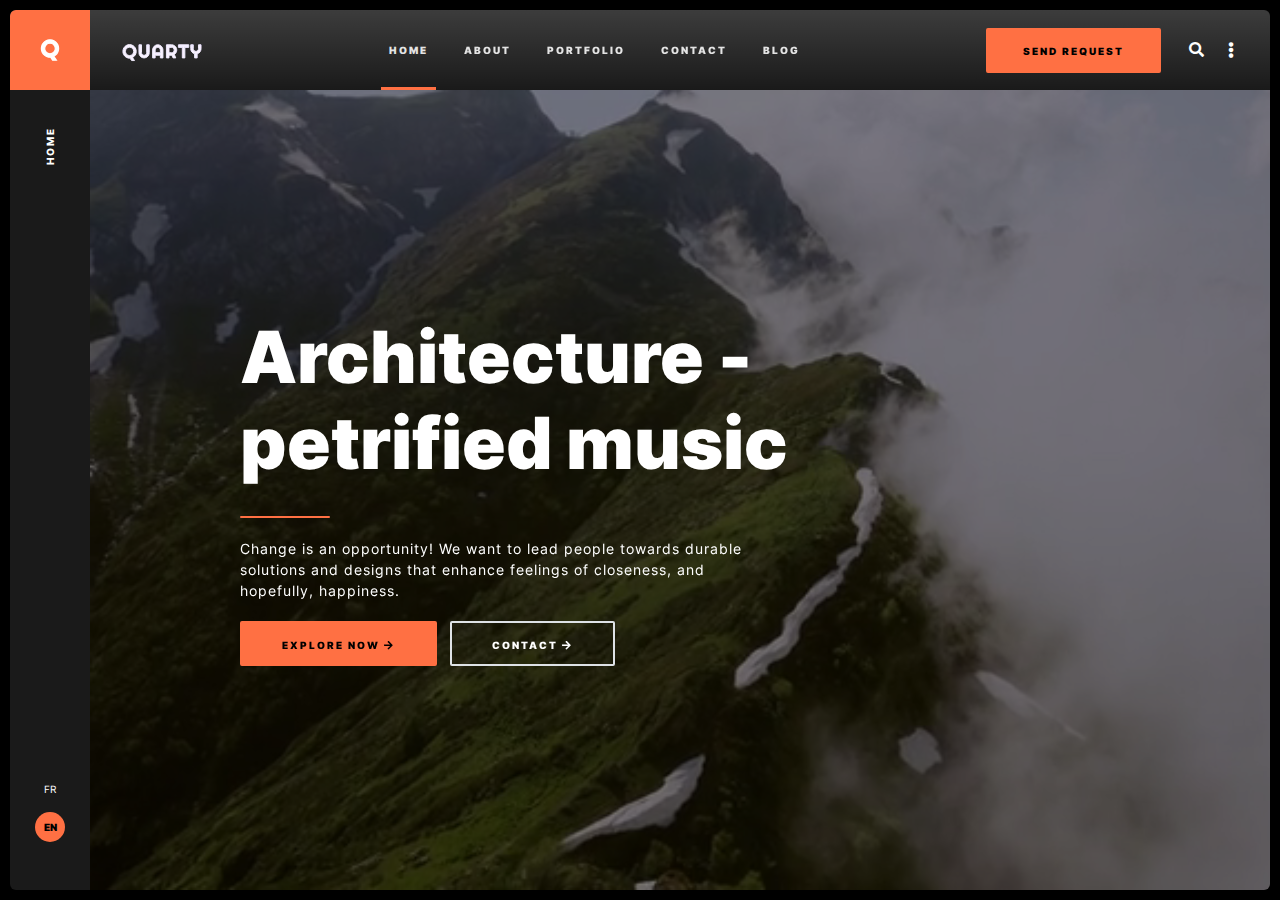
==== commit 393f8248: "quarity" ====
--- a/index.html
+++ b/index.html
@@ -87,25 +87,34 @@
                                         <img src="assets/img/logo.svg" class="img-fluid" alt="">
                                     </a>
                                     <div class="d-lg-none d-md-none d-block d-flex icons align-items-center">
-                                        <button class="navbar-toggler text-white" type="button"
-                                            data-bs-toggle="collapse" data-bs-target="#collapsibleNavbar">
-                                            <span><i class="fas fa-bars text-white"></i></span>
-
+                                        <button
+                                            class="navbar-toggler deletebtn-1 bg-transparent text-white active position-relative border-0"
+                                            type="button" onclick="MyFunction()" data-bs-toggle="collapse"
+                                            data-bs-target="#collapsibleNavbar">
+                                            <span class="icn-3 icons position-absolute"><i
+                                                    class="fas fa-bars text-white"></i></span>
+                                            <span class="icn-4 icons position-absolute"><i
+                                                    class="fas fa-times"></i></span>
                                         </button>
                                         <button class="btn text-white border-0" type="button" data-bs-toggle="offcanvas"
                                             data-bs-target="#offcanvasTop" aria-controls="offcanvasTop">
                                             <i class="fas fa-search"></i>
                                         </button>
-                                        <button class="deletebtn bg-transparent text-white border-0 active position-relative" onclick="myFunction()" type="button"
-                                            data-bs-toggle="offcanvas" data-bs-target="#offcanvasright"
-                                            aria-controls="offcanvasright">
-                                            <span class="icn-1 icns position-absolute"><i class="fas fa-ellipsis-v"></i></span>
-                                            <span class="icn-2 icns position-absolute"><i class="fas fa-times"></i></span>
-                                        </button>  
-                                    </div>
-                                    <div class="collapse h-auto navbar-collapse justify-content-center" id="collapsibleNavbar">
+                                        <button
+                                            class="deletebtn bg-transparent text-white border-0 active position-relative"
+                                            onclick="myFunction()" type="button" data-bs-toggle="offcanvas"
+                                            data-bs-target="#offcanvasright" aria-controls="offcanvasright">
+                                            <span class="icn-1 icns position-absolute"><i
+                                                    class="fas fa-ellipsis-v"></i></span>
+                                            <span class="icn-2 icns position-absolute"><i
+                                                    class="fas fa-times"></i></span>
+                                        </button>
+                                    </div>
+                                    <div class="collapse h-auto navbar-collapse justify-content-center"
+                                        id="collapsibleNavbar">
                                         <ul class="navbar-nav align-items-center">
-                                            <li class="nav-item active five d-flex align-items-center position-relative">
+                                            <li
+                                                class="nav-item active five d-flex align-items-center position-relative">
                                                 <a href="index.html" class="nav-link active">
                                                     HOME
                                                 </a>
@@ -211,12 +220,15 @@
                                             data-bs-target="#offcanvasTop" aria-controls="offcanvasTop">
                                             <i class="fas fa-search"></i>
                                         </button>
-                                        <button class="deletebtn bg-transparent text-white border-0 active position-relative" onclick="myFunction()" type="button"
-                                            data-bs-toggle="offcanvas" data-bs-target="#offcanvasright"
-                                            aria-controls="offcanvasright">
-                                            <span class="icn-1 icns position-absolute"><i class="fas fa-ellipsis-v"></i></span>
-                                            <span class="icn-2 icns position-absolute"><i class="fas fa-times"></i></span>
-                                        </button>  
+                                        <button
+                                            class="deletebtn bg-transparent text-white border-0 active position-relative"
+                                            onclick="myFunction()" type="button" data-bs-toggle="offcanvas"
+                                            data-bs-target="#offcanvasright" aria-controls="offcanvasright">
+                                            <span class="icn-1 icns position-absolute"><i
+                                                    class="fas fa-ellipsis-v"></i></span>
+                                            <span class="icn-2 icns position-absolute"><i
+                                                    class="fas fa-times"></i></span>
+                                        </button>
                                     </div>
                                 </div>
                             </nav>
@@ -242,8 +254,9 @@
                         </div>
                         <div class="col architects px-0">
                             <div class="vdeo position-relative w-100 h-100">
-                                <video class="qrt-video-background position-absolute" autoplay="autoplay" loop="loop" muted=""
-                                    defaultmuted="" playsinline="" oncontextmenu="return false;" preload="auto">
+                                <video class="qrt-video-background position-absolute" autoplay="autoplay" loop="loop"
+                                    muted="" defaultmuted="" playsinline="" oncontextmenu="return false;"
+                                    preload="auto">
                                     <source src="assets/img/bg-video.mp4">
                                 </video>
                                 <div class="position-relative d-flex align-items-center h-100 w-100">
@@ -252,7 +265,8 @@
                                             <div class="heading text-white">Architecture - <br> petrified music</div>
                                             <div class="line"></div>
                                             <div class="content text-white">Change is an opportunity! We want to
-                                                lead people towards durable solutions and designs that enhance feelings of
+                                                lead people towards durable solutions and designs that enhance feelings
+                                                of
                                                 closeness, and hopefully, happiness.
                                             </div>
                                             <div class="buttn ">
@@ -282,33 +296,28 @@
                             </div>
                         </div>
                         <!-- menu  -->
-                        <div class="offcanvas offcanvas-end position-absolute bg-light" tabindex="-1" id="offcanvasright"
-                            aria-labelledby="offcanvasrightLabel">
+                        <div class="offcanvas offcanvas-end position-absolute bg-light" tabindex="-1"
+                            id="offcanvasright" aria-labelledby="offcanvasrightLabel">
                             <div class="offcanvas-body">
                                 <div class="row">
                                     <div class="col place">
-                                        <div
-                                            class="foundation d-flex justify-content-between align-items-center pb-3">
+                                        <div class="foundation d-flex justify-content-between align-items-center pb-3">
                                             COUNTRY
                                             <Span class="plac text-secondary">Canada</Span>
                                         </div>
-                                        <div
-                                            class="foundation d-flex justify-content-between align-items-center pb-3">
+                                        <div class="foundation d-flex justify-content-between align-items-center pb-3">
                                             CITY
                                             <Span class="plac text-secondary">Toronto</Span>
                                         </div>
-                                        <div
-                                            class="foundation d-flex justify-content-between align-items-center pb-3">
+                                        <div class="foundation d-flex justify-content-between align-items-center pb-3">
                                             STREET
                                             <Span class="plac text-secondary">North Avenue 31B,</Span>
                                         </div>
-                                        <div
-                                            class="foundation d-flex justify-content-between align-items-center pb-3">
+                                        <div class="foundation d-flex justify-content-between align-items-center pb-3">
                                             EMAIL
                                             <Span class="plac text-secondary">quarty.inbox@mail.com</Span>
                                         </div>
-                                        <div
-                                            class="foundation d-flex justify-content-between align-items-center pb-3">
+                                        <div class="foundation d-flex justify-content-between align-items-center pb-3">
                                             PHONE
                                             <Span class="plac text-secondary">+9 3(049) 482 95 23</Span>
                                         </div>
@@ -359,38 +368,32 @@
                                 <div class="row insta-image g-3">
                                     <div class="col-4 px-2 ">
                                         <div class="images w-100 h-100">
-                                            <img src="assets/img/menu1.jpg" alt=""
-                                                class="w-100 h-100 img-fluid">
+                                            <img src="assets/img/menu1.jpg" alt="" class="w-100 h-100 img-fluid">
                                         </div>
                                     </div>
                                     <div class="col-4 px-2">
                                         <div class="images w-100 h-100">
-                                            <img src="assets/img/menu2.jpg" alt=""
-                                                class="w-100 h-100 img-fluid">
+                                            <img src="assets/img/menu2.jpg" alt="" class="w-100 h-100 img-fluid">
                                         </div>
                                     </div>
                                     <div class="col-4 px-2">
                                         <div class="images w-100 h-100">
-                                            <img src="assets/img/menu3.jpg" alt=""
-                                                class="w-100 h-100 img-fluid">
+                                            <img src="assets/img/menu3.jpg" alt="" class="w-100 h-100 img-fluid">
                                         </div>
                                     </div>
                                     <div class="col-4 px-2">
                                         <div class="images w-100 h-100">
-                                            <img src="assets/img/menu4.jpg" alt=""
-                                                class="w-100 h-100 img-fluid">
+                                            <img src="assets/img/menu4.jpg" alt="" class="w-100 h-100 img-fluid">
                                         </div>
                                     </div>
                                     <div class="col-4 px-2">
                                         <div class="images w-100 h-100">
-                                            <img src="assets/img/menu5.jpg" alt=""
-                                                class="w-100 h-100 img-fluid">
+                                            <img src="assets/img/menu5.jpg" alt="" class="w-100 h-100 img-fluid">
                                         </div>
                                     </div>
                                     <div class="col-4 px-2">
                                         <div class="images w-100 h-100">
-                                            <img src="assets/img/menu6.jpg" alt=""
-                                                class="w-100 h-100 img-fluid">
+                                            <img src="assets/img/menu6.jpg" alt="" class="w-100 h-100 img-fluid">
                                         </div>
                                     </div>
                                 </div>
@@ -487,14 +490,18 @@
     <script type="module" src="assets/js/main.min.js"></script>
 
     <script src="https://cdn.jsdelivr.net/npm/@popperjs/core@2.9.2/dist/umd/popper.min.js"
-        integrity="sha384-IQsoLXl5PILFhosVNubq5LC7Qb9DXgDA9i+tQ8Zj3iwWAwPtgFTxbJ8NT4GN1R8p"
-        crossorigin="anonymous">
-    </script>
+        integrity="sha384-IQsoLXl5PILFhosVNubq5LC7Qb9DXgDA9i+tQ8Zj3iwWAwPtgFTxbJ8NT4GN1R8p" crossorigin="anonymous">
+        </script>
     <script>
         function myFunction() {
             document.body.classList.toggle('toggle-slider')
         }
     </script>
+    <script>
+        function MyFunction() {
+            document.body.classList.toggle('navbar-toggler')
+        }
+    </script>
 
 </body>
 
--- a/assets/css/style.min.css
+++ b/assets/css/style.min.css
@@ -1 +1 @@
-﻿@font-face{font-family:"Inter";src:url("../fonts/Inter-Black.woff2") format("woff2"),url("../fonts/Inter-Black.woff") format("woff");font-weight:900;font-style:normal;font-display:swap}@font-face{font-family:"Inter";src:url("../fonts/Inter-Light.woff2") format("woff2"),url("../fonts/Inter-Light.woff") format("woff");font-weight:300;font-style:normal;font-display:swap}@font-face{font-family:"Inter";src:url("../fonts/Inter-ExtraLight.woff2") format("woff2"),url("../fonts/Inter-ExtraLight.woff") format("woff");font-weight:200;font-style:normal;font-display:swap}@font-face{font-family:"Inter";src:url("../fonts/Inter-Bold.woff2") format("woff2"),url("../fonts/Inter-Bold.woff") format("woff");font-weight:bold;font-style:normal;font-display:swap}@font-face{font-family:"Inter";src:url("../fonts/Inter-ExtraBold.woff2") format("woff2"),url("../fonts/Inter-ExtraBold.woff") format("woff");font-weight:bold;font-style:normal;font-display:swap}@font-face{font-family:"Inter";src:url("../fonts/") format("woff2"),url("../fonts/Inter-Medium.woff") format("woff");font-weight:500;font-style:normal;font-display:swap}@font-face{font-family:"Inter";src:url("../fonts/Inter-SemiBold.woff2") format("woff2"),url("../fonts/Inter-SemiBold.woff") format("woff");font-weight:600;font-style:normal;font-display:swap}@font-face{font-family:"Inter";src:url("../fonts/Inter-Regular.woff2") format("woff2"),url("../fonts/Inter-Regular.woff") format("woff");font-weight:normal;font-style:normal;font-display:swap}@font-face{font-family:"Inter";src:url("../fonts/Inter-Thin.woff2") format("woff2"),url("../fonts/Inter-Thin.woff") format("woff");font-weight:100;font-style:normal;font-display:swap}*:hover>*::-webkit-scrollbar-thumb:hover{background:rgba(173,181,189,0) !important}ye ha uski css yha par change karna ha or khi par nhi okay sir ok [href*=javascript][target=_blank]{pointer-events:none}a.active[href],a.accordion-button:not(.collapsed){pointer-events:none}[data-scrollbar]>canvas{z-index:1000}body{background-color:#000;margin:10px;top:0 !important;left:0 !important;width:100% !important;height:100% !important;overflow-x:hidden !important;overflow-y:auto !important;outline:0 !important;display:block !important;user-select:none !important;font-family:"Inter" !important}body input,body textarea,body select{user-select:auto}body main{width:calc(100vw - 20px) !important;max-width:none !important;height:100% !important;margin:0 !important;position:relative !important;overflow:hidden !important;padding:0px !important}body main>.mainInner{height:100% !important;border:0 !important;position:relative !important;display:flex !important;flex-direction:column !important;width:100% !important;outline:0 !important;overflow:hidden !important;margin:0px !important;flex-wrap:nowrap}body .overflow-hidden-auto{overflow:hidden auto !important}body .overflow-auto-hidden{overflow:auto hidden !important}@media(min-width: 768px){*>*{scrollbar-width:thin !important;scrollbar-color:#e9e9e9 !important}*>*::-webkit-scrollbar{width:.3em;height:.3em}*>*::-webkit-scrollbar-track{background:rgba(0,0,0,0);border-radius:50em}*>*::-webkit-scrollbar-thumb{background:rgba(173,181,189,0);border-radius:50em}*>*::-webkit-scrollbar-thumb:hover{background:rgba(206,212,218,.6)}*>*>*:hover::-webkit-scrollbar{width:.3em;height:.3em}*>*>*:hover::-webkit-scrollbar-thumb{background:rgba(173,181,189,.1);border-radius:50em}*>*>*:hover::-webkit-scrollbar-thumb:hover{background:rgba(206,212,218,.8)}}li{list-style:none}a{text-decoration:none}.myHeader{height:80px !important;background-color:#1a1a1a;position:relative;z-index:9}.myHeader .navbar-toggler:focus{box-shadow:none}.myHeader .navbar .navbar-brand{width:80px;height:80px;border-radius:5px 0 0 0;background-color:#ff7043}.myHeader .navbar .navbar-nav .active:after{content:"";height:3px;width:100%;left:0;position:absolute;top:52px;right:0;transition:.5s;opacity:1;visibility:visible;background-color:#ff7043}.myHeader .navbar .navbar-nav .nav-item{margin:0 10px}.myHeader .navbar .navbar-nav .nav-item:hover .deep-menu{opacity:1;visibility:visible;transform:translateY(0px)}.myHeader .navbar .navbar-nav .nav-item .nav-link{font-size:10px;color:#e4e4e4;font-weight:800;letter-spacing:2px}.myHeader .navbar .navbar-nav .nav-item .deep-menu{position:absolute;top:55px;padding:15px;z-index:9999;min-width:220px;background:#ff7043;opacity:0;visibility:hidden;transform:translateY(10px);transition:.3s;border-radius:0 0 5px 5px}.myHeader .navbar .navbar-nav .nav-item .deep-menu .menu-link{font-size:10px;font-weight:800;letter-spacing:2px}.myHeader .navbar .logo{width:80px;filter:brightness(5.5)}.myHeader .navbar .button .btn{height:45px;background-color:#ff7043;font-size:10px;font-weight:800;letter-spacing:2px;padding:2px 35px 0;align-items:center;display:flex;border-radius:2px;border:2px solid #ff7043;background-image:none}.myHeader .navbar .icons .btn{background:none !important;font-size:15px}.myHeader .navbar .icons .deletebtn{width:30px;height:30px}.home-page-section{height:calc(100vh - 100px);overflow:hidden;position:relative;transform:translate(0, 0)}.home-page-section .sidebar-left{background-color:#1a1a1a;height:100%;z-index:9999}.home-page-section .sidebar-left .asideBar{width:80px}.home-page-section .sidebar-left .asideBar .now .first{height:30px;width:30px;font-size:10px}.home-page-section .sidebar-left .asideBar .now .lead{background-color:#ff7043;border-radius:50%;font-size:10px;font-weight:800;padding:10px;height:30px;width:30px}.home-page-section .sidebar-left .home{padding-top:48px;font-size:10px;font-weight:800;letter-spacing:2px}.home-page-section .sidebar-left .home a{rotate:270deg}.home-page-section .architects{border-bottom-left-radius:5px;border-bottom-right-radius:5px}.home-page-section .architects .vdeo .qrt-video-background{height:auto;width:auto;min-width:100%;min-height:100%;background-color:#000;opacity:.5}.home-page-section .architects .vdeo .music{padding:40px;display:flex;align-items:center;justify-content:center}.home-page-section .architects .vdeo .music .petrified{width:80%}.home-page-section .architects .vdeo .music .petrified .heading{font-size:72px;font-weight:800;line-height:1.2;margin-bottom:30px}.home-page-section .architects .vdeo .music .petrified .line{width:90px;height:2px;border-radius:1px;background-color:#ff7043;margin-bottom:20px}.home-page-section .architects .vdeo .music .petrified .content{font-size:14px;letter-spacing:1px;margin-bottom:20px;width:60%}.home-page-section .architects .vdeo .music .petrified .buttn .btn{height:45px;background-color:#ff7043;font-size:10px;font-weight:800;letter-spacing:2px;padding:15px 40px;border-radius:2px;border:2px solid #ff7043;background-image:none}.home-page-section .architects .vdeo .music .petrified .buttn .btn i{transition:.4s ease-in-out}.home-page-section .architects .vdeo .music .petrified .buttn .btn:hover i{transform:translateX(4px)}.home-page-section .architects .vdeo .music .petrified .group .form-control{box-shadow:none}.home-page-section .offcanvas-top{height:80px;border-radius:0 0 5px 5px;width:calc(100% - 80px);left:80px}.home-page-section .offcanvas-top .offcanvas-body{display:flex;align-items:center}.home-page-section .offcanvas-top .offcanvas-body .form .form-control{box-shadow:none;background-color:#cacdd2 !important;font-size:14px;letter-spacing:2px;padding:10px 20px;color:#28292c}.home-page-section .offcanvas-end{overflow-y:auto}.home-page-section .offcanvas-end .offcanvas-body{padding:40px 30px}.home-page-section .offcanvas-end .offcanvas-body .socials{font-size:10px;letter-spacing:2px;margin-bottom:40px}.home-page-section .offcanvas-end .offcanvas-body .social-icons ul li{transition:.4s ease-in-out}.home-page-section .offcanvas-end .offcanvas-body .social-icons ul li:hover{transform:scale(0.9)}.home-page-section .offcanvas-end .offcanvas-body .insta-image .images img:hover{filter:brightness(110%)}.home-page-section .offcanvas-end .offcanvas-body .images img:hover{filter:brightness(110%)}.home-page-section .offcanvas-end .offcanvas-body .place .foundation{font-size:10px;font-weight:600;letter-spacing:2px}.home-page-section .offcanvas-end .offcanvas-body .place .foundation .plac{font-size:14px;font-weight:400;letter-spacing:.5px}.home-page-section .offcanvas-end .offcanvas-body .publication .architecture .content{font-size:14px;font-weight:400;letter-spacing:.5px}.home-page-section .offcanvas-end .offcanvas-body .form{border-radius:7.5px}.home-page-section .offcanvas-end .offcanvas-body .form .form-control{width:100%;box-shadow:none;height:40px;font-size:14px;padding:0 20px;background-color:#cacdd2;box-shadow:none}.home-page-section .offcanvas-end .offcanvas-body .form label{right:0px;position:absolute;top:0px;background:#28292c;color:#fff;padding:13px 30px;font-size:10px}.home-page-section .offcanvas-end .offcanvas-body .quar{font-size:12px;letter-spacing:1px}.about-page-section{height:calc(100vh - 100px);overflow:hidden;transform:translate(0, 0)}.about-page-section .sidebar-left{background-color:#1a1a1a;height:100%;z-index:9999}.about-page-section .sidebar-left .asideBar{width:80px}.about-page-section .sidebar-left .home{padding-top:48px;font-size:10px;font-weight:800;letter-spacing:2px}.about-page-section .sidebar-left .home a{rotate:270deg}.about-page-section .sidebar-left .now .first{height:30px;width:30px;font-size:10px}.about-page-section .sidebar-left .now .lead{background-color:#ff7043;border-radius:50%;font-size:10px;font-weight:800;padding:10px;height:30px;width:30px}.about-page-section .creative .city{position:relative;padding:40px 50px}.about-page-section .creative .city .country{margin-bottom:40px}.about-page-section .creative .city .country .place{bottom:0;right:0;width:45%}.about-page-section .creative .city .country .place .foundation{font-size:10px;font-weight:800;letter-spacing:2px;display:flex;justify-content:space-between;align-items:center}.about-page-section .creative .city .country .place .foundation .plac{font-size:14px;color:#fff;opacity:.6;font-weight:400}.about-page-section .creative .city .heading{font-size:20px;font-weight:800}.about-page-section .creative .city .content{font-size:13px;letter-spacing:1.5px;padding-bottom:40px}.about-page-section .creative .city .italic{font-weight:600;background-color:#ff7043;margin-bottom:40px}.about-page-section .creative .city .italic:before{content:"";font-family:"FONT AWESOME 5 FREE";position:absolute;top:10px;left:20px;color:#fff;opacity:.5}.about-page-section .creative .city .italic:after{content:"";font-family:"FONT AWESOME 5 FREE";position:absolute;bottom:10px;right:20px;color:#fff;opacity:.5}.about-page-section .creative .city .award{padding-top:40px}.about-page-section .creative .city .award .projects{padding-bottom:40px}.about-page-section .creative .city .award .projects .numbr{font-size:22px;font-weight:800}.about-page-section .creative .city .award .projects .years{font-size:9px;letter-spacing:2px;font-weight:800}.about-page-section .creative .city .team{margin-bottom:40px}.about-page-section .creative .city .team .team-member{font-size:20px;font-weight:800;padding-top:40px;padding-bottom:40px}.about-page-section .creative .city .team .card{border-radius:0;margin-bottom:40px}.about-page-section .creative .city .team .card img:hover{filter:brightness(110%)}.about-page-section .creative .city .team .card .card-body{justify-content:space-between}.about-page-section .creative .city .team .card .card-body .team-name{line-height:18px;font-size:16px}.about-page-section .creative .city .team .card .card-body .cheif{font-size:14px}.about-page-section .creative .city .team .card .card-body .btn{width:35px;height:35px;background-color:#ff7043;border-radius:50%;background-image:none;border:1px solid #ff7043}.about-page-section .creative .city .place .price{font-size:20px;font-weight:800;padding-bottom:40px}.about-page-section .creative .city .place .payment .card{border-radius:0;overflow:hidden;height:400px;bottom:10px;margin-bottom:30px}.about-page-section .creative .city .place .payment .card:before{font-size:9px;position:absolute;-webkit-transform:rotate(45deg);transform:rotate(45deg);top:15px;font-weight:900;color:#28292c;right:-78px;content:"POPULAR";padding:2px 0 1px;width:200px;text-align:center;background:#ff7043}.about-page-section .creative .city .place .card{border-radius:0;margin-bottom:30px}.about-page-section .creative .city .place .card .card-body .strt{font-size:10px;letter-spacing:2px;font-weight:800}.about-page-section .creative .city .place .card .card-body .sell{font-size:36px;font-weight:800}.about-page-section .creative .city .place .card .card-body .sell .star{font-size:16px;position:absolute;top:18px}.about-page-section .creative .city .place .card .card-body .sell .doler{font-size:16px}.about-page-section .creative .city .place .card .card-body .sell .dolers{font-size:16px}.about-page-section .creative .city .place .card .card-body .sell .currency{font-size:16px}.about-page-section .creative .city .place .card .card-body .design{font-size:13px;font-weight:600}.about-page-section .creative .city .place .card .card-body .design .word{opacity:.3}.about-page-section .creative .city .place .card .card-body .design .word i{color:#ff7043}.about-page-section .creative .city .place .card .card-body .design .check i{color:#ff7043}.about-page-section .creative .city .place .card .card-body .btn{height:45px;border-radius:0;font-size:10px;letter-spacing:2px;font-weight:800;background-color:#ff7043;border:1px solid #ff7043;background-image:none;border-radius:2px}.about-page-section .creative .city .place .card .card-body .btn i{transition:.4s ease-in-out}.about-page-section .creative .city .place .card .card-body .btn:hover i{transform:translateX(4px)}.about-page-section .creative .city .rating{padding-top:40px;padding-bottom:40px}.about-page-section .creative .city .rating .test{font-size:20px;font-weight:800}.about-page-section .creative .city .rating .item .monials .images{width:15%;height:15%;border-radius:50%}.about-page-section .creative .city .rating .item .monials .head{font-size:16px;letter-spacing:2px;font-weight:800}.about-page-section .creative .city .rating .item .monials .cnt{font-size:14px;font-weight:400}.about-page-section .creative .city .rating .item .cont{font-size:12px;letter-spacing:2px;font-weight:400;display:-webkit-box;-webkit-line-clamp:5;-webkit-box-orient:vertical;text-overflow:ellipsis;overflow:hidden}.about-page-section .creative .city .rating .item .rates{border-radius:10px}.about-page-section .creative .city .rating .item .rates .stars i{margin:0 2px;font-size:10px;color:#ff7043}.about-page-section .creative .city .rating .owl-nav{position:absolute;right:0;bottom:6px}.about-page-section .creative .city .rating .owl-nav .owl-prev span:before{content:"";font-family:"Font Awesome 5 free";color:#000;position:absolute;font-weight:800;right:10px;font-size:12px}.about-page-section .creative .city .rating .owl-nav .owl-prev span:hover:before{color:#28292c;opacity:.3}.about-page-section .creative .city .rating .owl-nav .owl-next span:after{content:"";font-family:"Font Awesome 5 free";color:#000;position:absolute;font-weight:800;font-size:12px}.about-page-section .creative .city .rating .owl-nav .owl-next span:hover:after{color:#e0e3eb}.about-page-section .creative .city .rating .owl-dots{display:flex;align-items:center;gap:7px;padding-top:15px}.about-page-section .creative .city .rating .owl-dots .owl-dot{width:8px;height:8px;border-radius:50%;overflow:hidden;background-color:#e0e3eb;transition:all .3s ease-in-out}.about-page-section .creative .city .rating .owl-dots .active{background-color:#000;height:10px;width:10px}.about-page-section .creative .city .project{justify-content:space-between;margin-top:40px}.about-page-section .creative .city .project .cnts{font-size:16px;letter-spacing:2px;font-weight:800}.about-page-section .creative .city .project .btn{font-size:10px;letter-spacing:2px;font-weight:800;border-radius:2px;background-color:#ff7043;border:1px solid #ff7043;background-image:none}.about-page-section .creative .city .imgs{margin-top:40px}.about-page-section .creative .city .imgs .brand{width:161.5px}.about-page-section .creative .city .imgs .brand img{width:90px}.about-page-section .creative .city .imgs .owl-nav{display:none !important}.about-page-section .creative .get{height:100%}.about-page-section .creative .get .about-us{background:linear-gradient(90deg, rgba(0, 0, 0, 0.51) 0%, rgba(0, 0, 0, 0.59) 35%, rgba(0, 0, 0, 0.48) 100%),url("../img/banner1.jpg");background-repeat:no-repeat;background-size:cover}.about-page-section .creative .get .about-us .scroll-down{width:25px;height:40px;border-radius:15px;border:2px solid #ff7043}.about-page-section .creative .get .about-us .scroll-down::before{content:"";width:3px;height:3px;background-color:#ff7043;border-radius:50%;animation:mouse 1s ease-in-out infinite;position:absolute;top:10px;left:10px}@keyframes mouse{0%{transform:translateY(0)}50%{transform:translateY(5px)}100%{transform:translateY(0)}}.about-page-section .creative .get .about-us .scrl{font-size:10px;letter-spacing:2px;font-weight:500;writing-mode:vertical-rl}.about-page-section .creative .get .about-us .abt .heading{font-size:42px;font-weight:800;line-height:90px}.about-page-section .creative .get .about-us .abt .line{width:90px;height:2px;border-radius:1px;background-color:#ff7043}.about-page-section .creative .get .about-us .abt .content{font-size:12px;letter-spacing:1px}.about-page-section .creative .get .about-us .abt .buttn .btn{background-color:#ff7043;font-size:10px;font-weight:800;letter-spacing:2px;padding:15px 40px;border-radius:2px;border:1px solid #ff7043;background-image:none}.about-page-section .offcanvas-top{height:80px;border-radius:0 0 5px 5px;width:calc(100% - 80px);left:80px}.about-page-section .offcanvas-top .offcanvas-body{display:flex;align-items:center}.about-page-section .offcanvas-top .offcanvas-body .form .form-control{box-shadow:none;background-color:#cacdd2 !important;font-size:14px;letter-spacing:2px;padding:10px 20px;color:#28292c}.about-page-section .offcanvas-end{overflow-y:auto}.about-page-section .offcanvas-end .offcanvas-body{padding:40px 30px}.about-page-section .offcanvas-end .offcanvas-body .socials{font-size:10px;letter-spacing:2px;margin-bottom:40px}.about-page-section .offcanvas-end .offcanvas-body .social-icons ul li{transition:.4s ease-in-out}.about-page-section .offcanvas-end .offcanvas-body .social-icons ul li:hover{transform:scale(0.9)}.about-page-section .offcanvas-end .offcanvas-body .insta-image .images img:hover{filter:brightness(110%)}.about-page-section .offcanvas-end .offcanvas-body .images img:hover{filter:brightness(110%)}.about-page-section .offcanvas-end .offcanvas-body .place .foundation{font-size:10px;font-weight:600;letter-spacing:2px}.about-page-section .offcanvas-end .offcanvas-body .place .foundation .plac{font-size:14px;font-weight:400;letter-spacing:.5px}.about-page-section .offcanvas-end .offcanvas-body .publication .architecture .content{font-size:14px;font-weight:400;letter-spacing:.5px}.about-page-section .offcanvas-end .offcanvas-body .form{border-radius:7.5px}.about-page-section .offcanvas-end .offcanvas-body .form .form-control{width:100%;box-shadow:none;height:40px;font-size:14px;padding:0 20px;background-color:#cacdd2;box-shadow:none}.about-page-section .offcanvas-end .offcanvas-body .form label{right:0px;position:absolute;top:0px;background:#28292c;color:#fff;padding:13px 30px;font-size:10px}.about-page-section .offcanvas-end .offcanvas-body .quar{font-size:12px;letter-spacing:1px}.portfolio-page-section{height:calc(100vh - 100px);overflow:hidden;transform:translate(0, 0)}.portfolio-page-section .sidebar-left{background-color:#1a1a1a;height:100%;z-index:9999}.portfolio-page-section .sidebar-left .asideBar{width:80px}.portfolio-page-section .sidebar-left .home{padding-top:60px;font-size:10px;font-weight:800;letter-spacing:2px}.portfolio-page-section .sidebar-left .home a{rotate:270deg}.portfolio-page-section .sidebar-left .now .first{height:30px;width:30px;font-size:10px}.portfolio-page-section .sidebar-left .now .lead{background-color:#ff7043;border-radius:50%;font-size:10px;font-weight:800;padding:10px;height:30px;width:30px}.portfolio-page-section .creatives .cities{position:relative;padding:40px 50px}.portfolio-page-section .creatives .cities .nav{padding-bottom:40px}.portfolio-page-section .creatives .cities .nav .nav-item{font-size:10px;font-weight:700;letter-spacing:2px;margin-right:10px}.portfolio-page-section .creatives .cities .nav .nav-item .nav-link{height:40px;letter-spacing:2px;border-radius:0}.portfolio-page-section .creatives .cities .nav .nav-item .nav-link .filter{padding:14px;background-color:#ff7043}.portfolio-page-section .creatives .cities .nav .nav-item .active{border-radius:0 !important;background:#000;color:#fff !important}.portfolio-page-section .creatives .cities .card{overflow:hidden;border-radius:0;transition:.4s ease-in-out}.portfolio-page-section .creatives .cities .card:hover img{filter:brightness(110%)}.portfolio-page-section .creatives .cities .card .imgs .inner .img-2{height:240px;object-fit:cover}.portfolio-page-section .creatives .cities .card .imgs .architect{background-color:#e4e4e4;text-transform:uppercase;letter-spacing:1px;font-size:9px;font-weight:600}.portfolio-page-section .creatives .cities .card .imgs .btn{right:0;transform:translateY(-35px);transition:.3s;border-radius:0;width:50px;height:50px;display:flex;align-items:center;justify-content:center;visibility:hidden;background-image:none;background-color:#1a1a1a}.portfolio-page-section .creatives .cities .card .imgs .btn i{transition:.2s ease-in-out;font-size:12px}.portfolio-page-section .creatives .cities .card .imgs .btn:hover i{transform:scale(1.1)}.portfolio-page-section .creatives .cities .card:hover .btn{visibility:visible;transform:translateY(0px)}.portfolio-page-section .creatives .cities .card:hover .architect{background-color:#fff}.portfolio-page-section .creatives .cities .card:hover .card-body{transform:translateY(0px);visibility:visible}.portfolio-page-section .creatives .cities .card .card-body{align-items:center;visibility:hidden;justify-content:space-between;transform:translateY(60px);bottom:0;transition:.4s ease-in-out;background-color:#1a1a1a}.portfolio-page-section .creatives .cities .card .card-body .team-name{line-height:18px}.portfolio-page-section .creatives .cities .card .card-body .btn{background-color:#ff7043;border-radius:50%;height:35px;width:35px;background-image:none;border:1px solid #ff7043}.portfolio-page-section .creatives .cities .project{justify-content:space-between;background-color:#1a1a1a}.portfolio-page-section .creatives .cities .project .cnts{font-size:16px;letter-spacing:2px;font-weight:800}.portfolio-page-section .creatives .cities .project .btn{font-size:10px;letter-spacing:2px;font-weight:800;border-radius:2px;background-color:#ff7043;background-image:none;border:1px solid #ff7043}.portfolio-page-section .creatives .cities .project .owl-nav{display:none !important}.portfolio-page-section .creatives .get{height:100%}.portfolio-page-section .creatives .get .about-us{background:linear-gradient(90deg, rgba(0, 0, 0, 0.51) 0%, rgba(0, 0, 0, 0.59) 35%, rgba(0, 0, 0, 0.48) 100%),url("../img/banner1.jpg");background-repeat:no-repeat;background-size:cover}.portfolio-page-section .creatives .get .about-us .scroll-down{width:25px;height:40px;border-radius:15px;border:2px solid #ff7043}.portfolio-page-section .creatives .get .about-us .scroll-down::before{content:"";width:3px;height:3px;background-color:#ff7043;border-radius:50%;animation:mouse 1s ease-in-out infinite;position:absolute;top:10px;left:10px}@keyframes mouse{0%{transform:translateY(0)}50%{transform:translateY(5px)}100%{transform:translateY(0)}}.portfolio-page-section .creatives .get .about-us .scrl{font-size:10px;letter-spacing:2px;font-weight:500;writing-mode:vertical-rl}.portfolio-page-section .creatives .get .about-us .abt .heading{font-size:42px;font-weight:800;line-height:90px}.portfolio-page-section .creatives .get .about-us .abt .line{width:90px;height:2px;border-radius:1px;background-color:#ff7043}.portfolio-page-section .creatives .get .about-us .abt .content{font-size:12px;letter-spacing:1px}.portfolio-page-section .creatives .get .about-us .abt .buttn .btn{background-color:#ff7043;font-size:10px;font-weight:800;letter-spacing:2px;padding:15px 40px;border-radius:2px;border:1px solid #ff7043;background-image:none}.portfolio-page-section .offcanvas-top{height:80px;border-radius:0 0 5px 5px;width:calc(100% - 80px);left:80px}.portfolio-page-section .offcanvas-top .offcanvas-body{display:flex;align-items:center}.portfolio-page-section .offcanvas-top .offcanvas-body .form .form-control{box-shadow:none;background-color:#cacdd2 !important;font-size:14px;letter-spacing:2px;padding:10px 20px;color:#28292c}.portfolio-page-section .offcanvas-end{overflow-y:auto}.portfolio-page-section .offcanvas-end .offcanvas-body{padding:40px 30px}.portfolio-page-section .offcanvas-end .offcanvas-body .socials{font-size:10px;letter-spacing:2px;margin-bottom:40px}.portfolio-page-section .offcanvas-end .offcanvas-body .social-icons ul li{transition:.4s ease-in-out}.portfolio-page-section .offcanvas-end .offcanvas-body .social-icons ul li:hover{transform:scale(0.9)}.portfolio-page-section .offcanvas-end .offcanvas-body .insta-image .images img:hover{filter:brightness(110%)}.portfolio-page-section .offcanvas-end .offcanvas-body .images img:hover{filter:brightness(110%)}.portfolio-page-section .offcanvas-end .offcanvas-body .place .foundation{font-size:10px;font-weight:600;letter-spacing:2px}.portfolio-page-section .offcanvas-end .offcanvas-body .place .foundation .plac{font-size:14px;font-weight:400;letter-spacing:.5px}.portfolio-page-section .offcanvas-end .offcanvas-body .publication .architecture .content{font-size:14px;font-weight:400;letter-spacing:.5px}.portfolio-page-section .offcanvas-end .offcanvas-body .form{border-radius:7.5px}.portfolio-page-section .offcanvas-end .offcanvas-body .form .form-control{width:100%;box-shadow:none;height:40px;font-size:14px;padding:0 20px;background-color:#cacdd2;box-shadow:none}.portfolio-page-section .offcanvas-end .offcanvas-body .form label{right:0px;position:absolute;top:0px;background:#28292c;color:#fff;padding:13px 30px;font-size:10px}.portfolio-page-section .offcanvas-end .offcanvas-body .quar{font-size:12px;letter-spacing:1px}.contact-page-section{height:calc(100vh - 100px);overflow:hidden;transform:translate(0, 0)}.contact-page-section .sidebar-left{background-color:#1a1a1a;height:100%;z-index:9999}.contact-page-section .sidebar-left .asideBar{width:80px}.contact-page-section .sidebar-left .home{padding-top:60px;font-size:10px;font-weight:800;letter-spacing:2px}.contact-page-section .sidebar-left .home a{rotate:270deg}.contact-page-section .sidebar-left .now .first{height:30px;width:30px;font-size:10px}.contact-page-section .sidebar-left .now .lead{background-color:#ff7043;border-radius:50%;font-size:10px;font-weight:800;padding:10px;height:30px;width:30px}.contact-page-section .creative-1 .information{position:relative;padding:40px 50px}.contact-page-section .creative-1 .information .country{margin-bottom:40px}.contact-page-section .creative-1 .information .country .place{bottom:0;right:0;width:60%;background-color:#1a1a1a}.contact-page-section .creative-1 .information .country .place .foundation{font-size:10px;font-weight:800;letter-spacing:2px;display:flex;justify-content:space-between}.contact-page-section .creative-1 .information .country .place .foundation .found{font-size:14px;font-weight:400;letter-spacing:.5px;opacity:.6}.contact-page-section .creative-1 .information .conatact-section .heads{font-size:20px;font-weight:800;padding-bottom:40px}.contact-page-section .creative-1 .information .conatact-section .form{margin-bottom:20px}.contact-page-section .creative-1 .information .conatact-section .form .form-control{height:50px;width:100%;background:#fff;border:none;color:#28292c;font-size:14px;padding-left:65px;padding-right:15px;-webkit-box-shadow:0 1px 2px 0 rgba(45,45,60,.1);box-shadow:0 1px 2px 0 rgba(45,45,60,.1);margin-bottom:0;-webkit-transition:.4s ease-in-out;transition:.4s ease-in-out}.contact-page-section .creative-1 .information .conatact-section .form .form-control:focus+label{background-color:#ff7043 !important}.contact-page-section .creative-1 .information .conatact-section .form label{text-align:center;color:#28292c;position:absolute;height:50px;width:50px;background:#fff;top:0;left:0;padding:0 15px;text-transform:uppercase;font-size:13px;line-height:53px;letter-spacing:1px;font-weight:500;-webkit-transition:.4s ease-in-out;transition:.4s ease-in-out;cursor:text}.contact-page-section .creative-1 .information .conatact-section .textarea{margin-bottom:40px}.contact-page-section .creative-1 .information .conatact-section .textarea .form-control{height:150px;width:100%;background:#fff;border:none;color:#28292c;font-size:14px;padding-left:65px;padding-top:15px;-webkit-box-shadow:0 1px 2px 0 rgba(45,45,60,.1);box-shadow:0 1px 2px 0 rgba(45,45,60,.1);margin-bottom:0;-webkit-transition:.4s ease-in-out;transition:.4s ease-in-out}.contact-page-section .creative-1 .information .conatact-section .textarea .form-control:focus+label{background-color:#ff7043 !important}.contact-page-section .creative-1 .information .conatact-section .textarea label{text-align:center;color:#28292c;position:absolute;height:100%;width:50px;background:#fff;top:0;left:0;padding:0 15px;text-transform:uppercase;font-size:13px;line-height:53px;letter-spacing:1px;font-weight:500;-webkit-transition:.4s ease-in-out;transition:.4s ease-in-out;cursor:text}.contact-page-section .creative-1 .information .conatact-section .cnts{font-size:14px;font-weight:400;color:#52555a;letter-spacing:.5px;padding-bottom:40px}.contact-page-section .creative-1 .information .conatact-section .msgs{padding-bottom:40px}.contact-page-section .creative-1 .information .conatact-section .msgs .btn{font-size:10px;letter-spacing:2px;font-weight:800;border-radius:0;background-color:#ff7043;background-image:none}.contact-page-section .creative-1 .information .project{justify-content:space-between;background-color:#1a1a1a}.contact-page-section .creative-1 .information .project .cnts{font-size:16px;letter-spacing:2px;font-weight:800}.contact-page-section .creative-1 .information .project .btn{font-size:10px;letter-spacing:2px;font-weight:800;border-radius:2px;background-color:#ff7043;background-image:none;border:1px solid #ff7043}.contact-page-section .creative-1 .information .project .owl-nav{display:none !important}.contact-page-section .creative-1 .information .imgs-5{margin-top:40px}.contact-page-section .creative-1 .information .imgs-5 .brand{width:161.5px}.contact-page-section .creative-1 .information .imgs-5 .brand img{width:90px}.contact-page-section .creative-1 .information .imgs-5 .owl-nav{display:none !important}.contact-page-section .creative-1 .get{background-color:#1a1a1a}.contact-page-section .creative-1 .get .map{position:relative;width:auto;display:flex;justify-content:center;align-items:center;height:100%}.contact-page-section .creative-1 .get .map svg{animation:marker 1s infinite ease-in-out}@keyframes marker{0%{transform:translateY(0)}50%{transform:translateY(5px)}100%{transform:translateY(0)}}.contact-page-section .creative-1 .get .map .qtr{font-size:10px;letter-spacing:2px;font-weight:800;background-color:rgba(255,255,255,.2);border-radius:15px}.contact-page-section .offcanvas-top{height:80px;border-radius:0 0 5px 5px;width:calc(100% - 80px);left:80px}.contact-page-section .offcanvas-top .offcanvas-body{display:flex;align-items:center}.contact-page-section .offcanvas-top .offcanvas-body .form .form-control{box-shadow:none;background-color:#cacdd2 !important;font-size:14px;letter-spacing:2px;padding:10px 20px;color:#28292c}.contact-page-section .offcanvas-end{overflow-y:auto}.contact-page-section .offcanvas-end .offcanvas-body{padding:40px 30px}.contact-page-section .offcanvas-end .offcanvas-body .socials{font-size:10px;letter-spacing:2px;margin-bottom:40px}.contact-page-section .offcanvas-end .offcanvas-body .social-icons ul li{transition:.4s ease-in-out}.contact-page-section .offcanvas-end .offcanvas-body .social-icons ul li:hover{transform:scale(0.9)}.contact-page-section .offcanvas-end .offcanvas-body .insta-image .images img:hover{filter:brightness(110%)}.contact-page-section .offcanvas-end .offcanvas-body .images img:hover{filter:brightness(110%)}.contact-page-section .offcanvas-end .offcanvas-body .place .foundation{font-size:10px;font-weight:600;letter-spacing:2px}.contact-page-section .offcanvas-end .offcanvas-body .place .foundation .plac{font-size:14px;font-weight:400;letter-spacing:.5px}.contact-page-section .offcanvas-end .offcanvas-body .publication .architecture .content{font-size:14px;font-weight:400;letter-spacing:.5px}.contact-page-section .offcanvas-end .offcanvas-body .form{border-radius:7.5px}.contact-page-section .offcanvas-end .offcanvas-body .form .form-control{width:100%;box-shadow:none;height:40px;font-size:14px;padding:0 20px;background-color:#cacdd2;box-shadow:none}.contact-page-section .offcanvas-end .offcanvas-body .form label{right:0px;position:absolute;top:0px;background:#28292c;color:#fff;padding:13px 30px;font-size:10px}.contact-page-section .offcanvas-end .offcanvas-body .quar{font-size:12px;letter-spacing:1px}.blog-page-section{height:calc(100vh - 100px);overflow:hidden;transform:translate(0, 0)}.blog-page-section .sidebar-left{background-color:#1a1a1a;height:100%;z-index:9999}.blog-page-section .sidebar-left .asideBar{width:80px}.blog-page-section .sidebar-left .home{padding-top:40px;font-size:10px;font-weight:800;letter-spacing:2px}.blog-page-section .sidebar-left .home a{rotate:270deg}.blog-page-section .sidebar-left .now .first{height:30px;width:30px;font-size:10px}.blog-page-section .sidebar-left .now .lead{background-color:#ff7043;border-radius:50%;font-size:10px;font-weight:800;padding:10px;height:30px;width:30px}.blog-page-section .creative-2 .publication{position:relative;padding:40px 50px}.blog-page-section .creative-2 .publication .card{overflow:hidden;border-radius:0}.blog-page-section .creative-2 .publication .card:hover img{filter:brightness(110%);transition:.4s ease-in-out}.blog-page-section .creative-2 .publication .card:before{font-size:9px;position:absolute;-webkit-transform:rotate(45deg);transform:rotate(45deg);top:15px;font-weight:900;color:#28292c;right:-78px;content:"POPULAR";padding:2px 0 1px;width:200px;text-align:center;background:#ff7043;z-index:9}.blog-page-section .creative-2 .publication .card .imgs .architect{background-color:#e4e4e4;text-transform:uppercase;letter-spacing:1px;font-size:9px;font-weight:600}.blog-page-section .creative-2 .publication .card:hover .architect{background-color:#fff;transition:.4s ease-in-out}.blog-page-section .creative-2 .publication .card .card-body{justify-content:space-between;bottom:0;background-color:#1a1a1a}.blog-page-section .creative-2 .publication .card .card-body .teams-cntnt .team-name{font-size:20px;letter-spacing:.5px}.blog-page-section .creative-2 .publication .card .card-body .teams-cntnt .cnts{font-size:14px;display:-webkit-box;-webkit-line-clamp:1;-webkit-box-orient:vertical;text-overflow:ellipsis;overflow:hidden}.blog-page-section .creative-2 .publication .card .card-body .btn{background-color:#ff7043;border-radius:50%;height:35px;width:35px;background-image:none;border:1px solid #ff7043}.blog-page-section .creative-2 .publication .latest{font-size:20px;font-weight:800;padding-bottom:40px;padding-top:20px}.blog-page-section .creative-2 .publication .cards{overflow:hidden;border-radius:0;margin-bottom:20px}.blog-page-section .creative-2 .publication .cards:hover img{filter:brightness(110%);transition:.4s ease-in-out}.blog-page-section .creative-2 .publication .cards:before{font-size:9px;position:absolute;-webkit-transform:rotate(45deg);transform:rotate(45deg);top:15px;font-weight:900;color:#28292c;right:-78px;content:"POPULAR";padding:2px 0 1px;width:200px;text-align:center;background:#ff7043;z-index:9}.blog-page-section .creative-2 .publication .cards .imgs .architect{background-color:#e4e4e4;text-transform:uppercase;letter-spacing:1px;font-size:9px;font-weight:600}.blog-page-section .creative-2 .publication .cards:hover .architect{background-color:#fff;transition:.4s ease-in-out}.blog-page-section .creative-2 .publication .cards .card-body{justify-content:space-between}.blog-page-section .creative-2 .publication .cards .card-body .teams-cntnt .team-name{font-size:16px}.blog-page-section .creative-2 .publication .cards .card-body .teams-cntnt .cnts{font-size:14px;font-weight:400;letter-spacing:.5px;color:#52555a;display:-webkit-box;-webkit-line-clamp:2;-webkit-box-orient:vertical;text-overflow:ellipsis;overflow:hidden}.blog-page-section .creative-2 .publication .cards .card-body .btn{background-color:#ff7043;border-radius:50%;height:35px;width:35px}.blog-page-section .creative-2 .publication .card-1{overflow:hidden;border-radius:0;margin-bottom:20px}.blog-page-section .creative-2 .publication .card-1:hover img{filter:brightness(110%);transition:.4s ease-in-out}.blog-page-section .creative-2 .publication .card-1 .imgs .architect{background-color:#e4e4e4;text-transform:uppercase;letter-spacing:1px;font-size:9px;font-weight:600}.blog-page-section .creative-2 .publication .card-1:hover .architect{background-color:#fff;transition:.4s ease-in-out}.blog-page-section .creative-2 .publication .card-1 .card-body{justify-content:space-between}.blog-page-section .creative-2 .publication .card-1 .card-body .teams-cntnt .team-name{font-size:16px}.blog-page-section .creative-2 .publication .card-1 .card-body .teams-cntnt .cnts{font-size:14px;font-weight:400;letter-spacing:.5px;color:#52555a;display:-webkit-box;-webkit-line-clamp:2;-webkit-box-orient:vertical;text-overflow:ellipsis;overflow:hidden}.blog-page-section .creative-2 .publication .card-1 .card-body .btn{background-color:#ff7043;border-radius:50%;height:35px;width:35px}.blog-page-section .creative-2 .publication .popular{padding:40px 0}.blog-page-section .creative-2 .publication .popular .test{font-size:20px;font-weight:800;margin-bottom:40px}.blog-page-section .creative-2 .publication .popular .owl-nav{position:absolute;right:0;bottom:6px}.blog-page-section .creative-2 .publication .popular .owl-nav .owl-prev span:before{content:"";font-family:"Font Awesome 5 free";color:#000;position:absolute;font-weight:800;right:10px;font-size:12px}.blog-page-section .creative-2 .publication .popular .owl-nav .owl-prev span:hover:before{color:#28292c;opacity:.3}.blog-page-section .creative-2 .publication .popular .owl-nav .owl-next span:after{content:"";font-family:"Font Awesome 5 free";color:#000;position:absolute;font-weight:800;font-size:12px}.blog-page-section .creative-2 .publication .popular .owl-nav .owl-next span:hover:after{color:#e0e3eb}.blog-page-section .creative-2 .publication .popular .owl-dots{display:flex;align-items:center;gap:7px;padding-top:15px}.blog-page-section .creative-2 .publication .popular .owl-dots .owl-dot{width:8px;height:8px;border-radius:50%;overflow:hidden;background-color:#e0e3eb;transition:all .3s ease-in-out}.blog-page-section .creative-2 .publication .popular .owl-dots .active{background-color:#000;height:10px;width:10px}.blog-page-section .creative-2 .publication .project{justify-content:space-between;background-color:#1a1a1a}.blog-page-section .creative-2 .publication .project .cnts{font-size:16px;letter-spacing:2px;font-weight:800}.blog-page-section .creative-2 .publication .project .btn{font-size:10px;letter-spacing:2px;font-weight:800;border-radius:2px;background-color:#ff7043;background-image:none;border:1px solid #ff7043}.blog-page-section .creative-2 .publication .project .owl-nav{display:none !important}.blog-page-section .creative-2 .publication .imgs-5{margin-top:40px}.blog-page-section .creative-2 .publication .imgs-5 .brand{width:161.5px}.blog-page-section .creative-2 .publication .imgs-5 .brand img{width:90px}.blog-page-section .creative-2 .publication .imgs-5 .owl-nav{display:none !important}.blog-page-section .creative-2 .get{height:100%}.blog-page-section .creative-2 .get .about-us{background:linear-gradient(90deg, rgba(0, 0, 0, 0.51) 0%, rgba(0, 0, 0, 0.59) 35%, rgba(0, 0, 0, 0.48) 100%),url("../img/banner4.jpg");background-repeat:no-repeat;background-size:cover}.blog-page-section .creative-2 .get .about-us .scroll-down{width:25px;height:40px;border-radius:15px;border:2px solid #ff7043}.blog-page-section .creative-2 .get .about-us .scroll-down::before{content:"";width:3px;height:3px;background-color:#ff7043;border-radius:2px;animation:mouse 1s ease-in-out infinite;position:absolute;top:10px;left:10px}@keyframes mouse{0%{transform:translateY(0)}50%{transform:translateY(5px)}100%{transform:translateY(0)}}.blog-page-section .creative-2 .get .about-us .scrl{font-size:10px;letter-spacing:2px;font-weight:500;writing-mode:vertical-rl}.blog-page-section .creative-2 .get .about-us .abt .heading{font-size:42px;font-weight:800;line-height:90px}.blog-page-section .creative-2 .get .about-us .abt .line{width:90px;height:2px;border-radius:1px;background-color:#ff7043}.blog-page-section .creative-2 .get .about-us .abt .content{font-size:12px;letter-spacing:1px}.blog-page-section .creative-2 .get .about-us .abt .buttn .btn{background-color:#ff7043;font-size:10px;font-weight:800;letter-spacing:2px;padding:15px 40px;border-radius:2px;border:1px solid #ff7043;background-image:none}.blog-page-section .offcanvas-top{height:80px;border-radius:0 0 5px 5px;width:calc(100% - 80px);left:80px}.blog-page-section .offcanvas-top .offcanvas-body{display:flex;align-items:center}.blog-page-section .offcanvas-top .offcanvas-body .form .form-control{box-shadow:none;background-color:#cacdd2 !important;font-size:14px;letter-spacing:2px;padding:10px 20px;color:#28292c}.blog-page-section .offcanvas-end{overflow-y:auto}.blog-page-section .offcanvas-end .offcanvas-body{padding:40px 30px}.blog-page-section .offcanvas-end .offcanvas-body .socials{font-size:10px;letter-spacing:2px;margin-bottom:40px}.blog-page-section .offcanvas-end .offcanvas-body .social-icons ul li{transition:.4s ease-in-out}.blog-page-section .offcanvas-end .offcanvas-body .social-icons ul li:hover{transform:scale(0.9)}.blog-page-section .offcanvas-end .offcanvas-body .insta-image .images img:hover{filter:brightness(110%)}.blog-page-section .offcanvas-end .offcanvas-body .images img:hover{filter:brightness(110%)}.blog-page-section .offcanvas-end .offcanvas-body .place .foundation{font-size:10px;font-weight:600;letter-spacing:2px}.blog-page-section .offcanvas-end .offcanvas-body .place .foundation .plac{font-size:14px;font-weight:400;letter-spacing:.5px}.blog-page-section .offcanvas-end .offcanvas-body .publication .architecture .content{font-size:14px;font-weight:400;letter-spacing:.5px}.blog-page-section .offcanvas-end .offcanvas-body .form{border-radius:7.5px}.blog-page-section .offcanvas-end .offcanvas-body .form .form-control{width:100%;box-shadow:none;height:40px;font-size:14px;padding:0 20px;background-color:#cacdd2;box-shadow:none}.blog-page-section .offcanvas-end .offcanvas-body .form label{right:0px;position:absolute;top:0px;background:#28292c;color:#fff;padding:13px 30px;font-size:10px}.blog-page-section .offcanvas-end .offcanvas-body .quar{font-size:12px;letter-spacing:1px}.blog-page-section-1{height:calc(100vh - 100px);overflow:hidden;transform:translate(0, 0)}.blog-page-section-1 .sidebar-left{background-color:#1a1a1a;height:100%;z-index:9999}.blog-page-section-1 .sidebar-left .asideBar{width:80px}.blog-page-section-1 .sidebar-left .home{padding-top:40px;font-size:10px;font-weight:800;letter-spacing:2px}.blog-page-section-1 .sidebar-left .home a{rotate:270deg}.blog-page-section-1 .sidebar-left .now .first{height:30px;width:30px;font-size:10px}.blog-page-section-1 .sidebar-left .now .lead{background-color:#ff7043;border-radius:50%;font-size:10px;font-weight:800;padding:10px;height:30px;width:30px}.blog-page-section-1 .creative-3 .publication-1{position:relative;padding:40px 50px}.blog-page-section-1 .creative-3 .publication-1 .content-1{font-size:42px;font-weight:800;color:#28292c;line-height:1.2;padding-bottom:40px;letter-spacing:.5px}.blog-page-section-1 .creative-3 .publication-1 .card{margin-bottom:40px;border-radius:0}.blog-page-section-1 .creative-3 .publication-1 .card .card-body{background-color:#1a1a1a;padding:10px 10px 8px}.blog-page-section-1 .creative-3 .publication-1 .card .card-body .architect{text-transform:uppercase;letter-spacing:1px;font-size:10px;font-weight:600}.blog-page-section-1 .creative-3 .publication-1 .cnts-1{font-size:14px;font-weight:400;letter-spacing:.5px;color:#52555a;padding-bottom:40px}.blog-page-section-1 .creative-3 .publication-1 .heading{font-size:20px;font-weight:800;letter-spacing:.5px;padding-bottom:40px}.blog-page-section-1 .creative-3 .publication-1 .italic{font-size:1rem;padding:30px 30px 30px 35px;font-weight:600;color:#28292c;background-color:#ff7043;margin-bottom:40px;letter-spacing:.5px}.blog-page-section-1 .creative-3 .publication-1 .italic:before{content:"";font-family:"FONT AWESOME 5 FREE";position:absolute;top:10px;left:20px;color:#fff;opacity:.5}.blog-page-section-1 .creative-3 .publication-1 .italic:after{content:"";font-family:"FONT AWESOME 5 FREE";position:absolute;bottom:10px;right:20px;color:#fff;opacity:.5}.blog-page-section-1 .creative-3 .publication-1 .image-1{padding-bottom:40px}.blog-page-section-1 .creative-3 .publication-1 .popular{padding:40px 0}.blog-page-section-1 .creative-3 .publication-1 .popular .test{font-size:20px;font-weight:800;margin-bottom:40px}.blog-page-section-1 .creative-3 .publication-1 .popular .cards{overflow:hidden;border-radius:0;margin-bottom:20px}.blog-page-section-1 .creative-3 .publication-1 .popular .cards:hover img{filter:brightness(110%);transition:.4s ease-in-out}.blog-page-section-1 .creative-3 .publication-1 .popular .cards:before{font-size:9px;position:absolute;-webkit-transform:rotate(45deg);transform:rotate(45deg);top:15px;font-weight:900;color:#28292c;right:-78px;content:"POPULAR";padding:2px 0 1px;width:200px;text-align:center;background:#ff7043;z-index:9}.blog-page-section-1 .creative-3 .publication-1 .popular .cards .imgs .architect{background-color:#e4e4e4;text-transform:uppercase;letter-spacing:1px;font-size:9px;font-weight:600}.blog-page-section-1 .creative-3 .publication-1 .popular .cards:hover .architect{background-color:#fff;transition:.4s ease-in-out}.blog-page-section-1 .creative-3 .publication-1 .popular .cards .card-body{justify-content:space-between}.blog-page-section-1 .creative-3 .publication-1 .popular .cards .card-body .teams-cntnt .team-name{font-size:16px}.blog-page-section-1 .creative-3 .publication-1 .popular .cards .card-body .teams-cntnt .cnts{font-size:14px;font-weight:400;letter-spacing:.5px;color:#52555a;display:-webkit-box;-webkit-line-clamp:2;-webkit-box-orient:vertical;text-overflow:ellipsis;overflow:hidden}.blog-page-section-1 .creative-3 .publication-1 .popular .cards .card-body .btn{background-color:#ff7043;border-radius:50%;height:35px;width:35px}.blog-page-section-1 .creative-3 .publication-1 .popular .owl-nav{position:absolute;right:0;bottom:6px}.blog-page-section-1 .creative-3 .publication-1 .popular .owl-nav .owl-prev span:before{content:"";font-family:"Font Awesome 5 free";color:#000;position:absolute;font-weight:800;right:10px;font-size:12px}.blog-page-section-1 .creative-3 .publication-1 .popular .owl-nav .owl-prev span:hover:before{color:#28292c;opacity:.3}.blog-page-section-1 .creative-3 .publication-1 .popular .owl-nav .owl-next span:after{content:"";font-family:"Font Awesome 5 free";color:#000;position:absolute;font-weight:800;font-size:12px}.blog-page-section-1 .creative-3 .publication-1 .popular .owl-nav .owl-next span:hover:after{color:#e0e3eb}.blog-page-section-1 .creative-3 .publication-1 .popular .owl-dots{display:flex;align-items:center;gap:7px;padding-top:15px}.blog-page-section-1 .creative-3 .publication-1 .popular .owl-dots .owl-dot{width:8px;height:8px;border-radius:50%;overflow:hidden;background-color:#e0e3eb;transition:all .3s ease-in-out}.blog-page-section-1 .creative-3 .publication-1 .popular .owl-dots .active{background-color:#000;height:10px;width:10px}.blog-page-section-1 .creative-3 .publication-1 .project{justify-content:space-between;background-color:#1a1a1a}.blog-page-section-1 .creative-3 .publication-1 .project .cnts{font-size:16px;letter-spacing:2px;font-weight:800}.blog-page-section-1 .creative-3 .publication-1 .project .btn{font-size:10px;letter-spacing:2px;font-weight:800;border-radius:2px;background-color:#ff7043;background-image:none;border:1px solid #ff7043}.blog-page-section-1 .creative-3 .publication-1 .project .owl-nav{display:none !important}.blog-page-section-1 .creative-3 .publication-1 .imgs-5{margin-top:40px}.blog-page-section-1 .creative-3 .publication-1 .imgs-5 .brand{width:161.5px}.blog-page-section-1 .creative-3 .publication-1 .imgs-5 .brand img{width:90px}.blog-page-section-1 .creative-3 .publication-1 .imgs-5 .owl-nav{display:none !important}.blog-page-section-1 .creative-3 .get{height:100%}.blog-page-section-1 .creative-3 .get .about-us{background:linear-gradient(90deg, rgba(0, 0, 0, 0.51) 0%, rgba(0, 0, 0, 0.59) 35%, rgba(0, 0, 0, 0.48) 100%),url("../img/banner4.jpg");background-repeat:no-repeat;background-size:cover}.blog-page-section-1 .creative-3 .get .about-us .scroll-down{width:25px;height:40px;border-radius:15px;border:2px solid #ff7043}.blog-page-section-1 .creative-3 .get .about-us .scroll-down::before{content:"";width:3px;height:3px;background-color:#ff7043;border-radius:2px;animation:mouse 1s ease-in-out infinite;position:absolute;top:10px;left:10px}@keyframes mouse{0%{transform:translateY(0)}50%{transform:translateY(5px)}100%{transform:translateY(0)}}.blog-page-section-1 .creative-3 .get .about-us .scrl{font-size:10px;letter-spacing:2px;font-weight:500;writing-mode:vertical-rl}.blog-page-section-1 .creative-3 .get .about-us .abt .heading{font-size:42px;font-weight:800;line-height:90px}.blog-page-section-1 .creative-3 .get .about-us .abt .line{width:90px;height:2px;border-radius:1px;background-color:#ff7043}.blog-page-section-1 .creative-3 .get .about-us .abt .content{font-size:12px;letter-spacing:1px}.blog-page-section-1 .creative-3 .get .about-us .abt .buttn .btn{background-color:#ff7043;font-size:10px;font-weight:800;letter-spacing:2px;padding:15px 40px;border-radius:2px;border:1px solid #ff7043;background-image:none}.blog-page-section-1 .offcanvas-top{height:80px;border-radius:0 0 5px 5px;width:calc(100% - 80px);left:80px}.blog-page-section-1 .offcanvas-top .offcanvas-body{display:flex;align-items:center}.blog-page-section-1 .offcanvas-top .offcanvas-body .form .form-control{box-shadow:none;background-color:#cacdd2 !important;font-size:14px;letter-spacing:2px;padding:10px 20px;color:#28292c}.blog-page-section-1 .offcanvas-end{overflow-y:auto}.blog-page-section-1 .offcanvas-end .offcanvas-body{padding:40px 30px}.blog-page-section-1 .offcanvas-end .offcanvas-body .socials{font-size:10px;letter-spacing:2px;margin-bottom:40px}.blog-page-section-1 .offcanvas-end .offcanvas-body .social-icons ul li{transition:.4s ease-in-out}.blog-page-section-1 .offcanvas-end .offcanvas-body .social-icons ul li:hover{transform:scale(0.9)}.blog-page-section-1 .offcanvas-end .offcanvas-body .insta-image .images img:hover{filter:brightness(110%)}.blog-page-section-1 .offcanvas-end .offcanvas-body .images img:hover{filter:brightness(110%)}.blog-page-section-1 .offcanvas-end .offcanvas-body .place .foundation{font-size:10px;font-weight:600;letter-spacing:2px}.blog-page-section-1 .offcanvas-end .offcanvas-body .place .foundation .plac{font-size:14px;font-weight:400;letter-spacing:.5px}.blog-page-section-1 .offcanvas-end .offcanvas-body .publication .architecture .content{font-size:14px;font-weight:400;letter-spacing:.5px}.blog-page-section-1 .offcanvas-end .offcanvas-body .form{border-radius:7.5px}.blog-page-section-1 .offcanvas-end .offcanvas-body .form .form-control{width:100%;box-shadow:none;height:40px;font-size:14px;padding:0 20px;background-color:#cacdd2;box-shadow:none}.blog-page-section-1 .offcanvas-end .offcanvas-body .form label{right:0px;position:absolute;top:0px;background:#28292c;color:#fff;padding:13px 30px;font-size:10px}.blog-page-section-1 .offcanvas-end .offcanvas-body .quar{font-size:12px;letter-spacing:1px}@media(max-width: 1199.98px){.about-page-section .creative .city .award .project .years{font-size:10px}.about-page-section .creative .get{height:auto !important;position:unset}.about-page-section .creative .get .about-us{height:auto !important;width:100%;align-items:center;flex-direction:row !important;position:unset !important;justify-content:space-around !important}.about-page-section .creative .get .about-us .abot{text-align:center}.about-page-section .creative .get .about-us .abot .line{margin-left:40%}.about-page-section .creative .get .about-us .abot .content{font-size:14px}.portfolio-page-section .get{height:auto !important;position:unset}.portfolio-page-section .get .about-us{height:auto !important;width:100%;align-items:center;flex-direction:row !important;position:unset !important;justify-content:space-around !important}.portfolio-page-section .get .about-us .abot{text-align:center}.portfolio-page-section .get .about-us .abot .line{margin:0 auto}.portfolio-page-section .get .about-us .abot .content{font-size:14px}.contact-page-section .get{height:auto !important;position:unset}.blog-page-section .get{height:auto !important;position:unset}.blog-page-section .get .about-us{height:auto !important;width:100%;align-items:center;flex-direction:row !important;position:unset !important;justify-content:space-around !important}.blog-page-section .get .about-us .abot{text-align:center}.blog-page-section .get .about-us .abot .line{margin:0 auto}.blog-page-section .get .about-us .abot .content{font-size:14px}.blog-page-section-1 .get{height:auto !important;position:unset}.blog-page-section-1 .get .about-us{height:auto !important;width:100%;align-items:center;flex-direction:row !important;position:unset !important;justify-content:space-around !important}.blog-page-section-1 .get .about-us .abot{text-align:center}.blog-page-section-1 .get .about-us .abot .line{margin:0 auto}.blog-page-section-1 .get .about-us .abot .content{font-size:14px}}@media(max-width: 991.98px){.myHeader .navbar{background-color:#000}.myHeader .navbar .navbar-brand{border-radius:0px}.myHeader .navbar .navbar-nav .active:after{height:0;background-color:none}.myHeader .navbar .navbar-nav .nav-item .nav-link .active{color:#ff7043 !important}.myHeader .navbar .navbar-nav .nav-item .deep-menu{top:30px}.myHeader .navbar .button{display:none}.home-page-section .architects .vdeo{height:100%}.home-page-section .architects .vdeo .music{justify-content:center;top:0;height:100%}.home-page-section .architects .vdeo .music .petrified .heading{font-size:66px}.home-page-section .architects .vdeo .music .petrified .content{width:100%;font-size:18px}.about-page-section .creative .city .award .project .years{font-size:10px}.about-page-section .creative .get{height:auto !important;position:unset}.about-page-section .creative .get .about-us{height:auto !important;width:100%;align-items:center;flex-direction:row !important;position:relative !important;justify-content:space-around !important}.about-page-section .creative .get .about-us .scrol{position:absolute;left:50px}.about-page-section .creative .get .about-us .abot{text-align:center}.about-page-section .creative .get .about-us .abot .line{margin:0 auto}.about-page-section .creative .get .about-us .abot .content{font-size:14px}.portfolio-page-section .creatives .get{height:auto !important;position:unset}.portfolio-page-section .creatives .get .about-us{height:auto !important;width:100%;align-items:center;flex-direction:row !important;position:relative !important;justify-content:space-around !important}.portfolio-page-section .creatives .get .about-us .scrol{position:absolute;left:50px}.portfolio-page-section .creatives .get .about-us .abot{text-align:center}.portfolio-page-section .creatives .get .about-us .abot .line{margin:0 auto}.portfolio-page-section .creatives .get .about-us .abot .content{font-size:14px}.contact-page-section .creative-1 .get{height:300px !important}.blog-page-section .creative-2 .publication .popular .owl-carousel-3 .item .cards .imgs .img-1{height:100%}.blog-page-section .creative-2 .get{height:auto !important;position:unset}.blog-page-section .creative-2 .get .about-us{height:auto !important;width:100%;align-items:center;flex-direction:row !important;position:relative !important;justify-content:space-around !important}.blog-page-section .creative-2 .get .about-us .scrol{position:absolute;left:50px}.blog-page-section .creative-2 .get .about-us .abot{text-align:center}.blog-page-section .creative-2 .get .about-us .abot .line{margin:0 auto}.blog-page-section .creative-2 .get .about-us .abot .content{font-size:14px}.blog-page-section-1 .creative-3 .publication-1 .popular .owl-carousel-3 .item .cards .imgs .img-1{height:100%}.blog-page-section-1 .creative-3 .get{height:auto !important;position:unset}.blog-page-section-1 .creative-3 .get .about-us{height:auto !important;width:100%;align-items:center;flex-direction:row !important;position:relative !important;justify-content:space-around !important}.blog-page-section-1 .creative-3 .get .about-us .scrol{position:absolute;left:50px}.blog-page-section-1 .creative-3 .get .about-us .abot{text-align:center}.blog-page-section-1 .creative-3 .get .about-us .abot .line{margin:0 auto}.blog-page-section-1 .creative-3 .get .about-us .abot .content{font-size:14px}}@media(max-width: 767.98px){body{margin:0px}body main{width:100vw !important}body main>.mainInner{border-radius:0 !important}.myHeader .navbar{background-color:#000}.myHeader .navbar .navbar-nav .nav-item{height:auto}.myHeader .navbar .logo{display:none}.myHeader .navbar .icons .icn .search{margin:0}.home-page-section{height:calc(100vh - 80px)}.home-page-section .sidebar-left{display:none}.home-page-section .architects .vdeo{height:100%}.home-page-section .architects .vdeo .music{justify-content:center;top:0;height:100%;padding:0;text-align:center}.home-page-section .architects .vdeo .music .petrified{width:90%}.home-page-section .architects .vdeo .music .petrified .heading{font-size:48px;margin-bottom:20px}.home-page-section .architects .vdeo .music .petrified .line{margin:0 auto}.home-page-section .architects .vdeo .music .petrified .content{font-size:10px;text-align:center;margin:20px 0;letter-spacing:2px}.home-page-section .architects .vdeo .music .petrified .buttn .btn{margin-bottom:20px;margin-left:0 !important}.home-page-section .offcanvas-top{width:100%;left:0}.home-page-section .offcanvas-end .offcanvas-body{padding:40px 10px !important}.about-page-section{height:calc(100vh - 80px)}.about-page-section .sidebar-left{display:none}.about-page-section .creative .city .country{padding-bottom:134px}.about-page-section .creative .city .country .place{width:100%}.about-page-section .creative .city .heading{padding-bottom:30px}.about-page-section .creative .city .place .payment .card{bottom:0}.about-page-section .creative .city .project{display:block !important;text-align:center}.about-page-section .creative .city .project .cnts{padding-bottom:20px}.about-page-section .creative .city .project .btn{padding-right:2rem !important;padding-left:2rem !important}.about-page-section .creative .get .about-us .scrol{display:none}.about-page-section .creative .get .about-us .abot .line{margin:0 auto}.about-page-section .offcanvas-top{width:100%;left:0}.about-page-section .offcanvas-end .offcanvas-body{padding:40px 10px !important}.portfolio-page-section{height:calc(100vh - 80px)}.portfolio-page-section .sidebar-left{display:none}.portfolio-page-section .creatives .cities{padding:40px 34px}.portfolio-page-section .creatives .cities .nav{flex-direction:column;align-items:center;margin:0 auto;width:100%}.portfolio-page-section .creatives .cities .nav .nav-item{margin-bottom:10px}.portfolio-page-section .creatives .cities .project{display:block !important;text-align:center}.portfolio-page-section .creatives .cities .project .cnts{padding-bottom:20px}.portfolio-page-section .creatives .get .about-us .scrol{display:none}.portfolio-page-section .creatives .get .about-us .abot .line{margin:0 auto}.portfolio-page-section .offcanvas-top{width:100%;left:0}.portfolio-page-section .offcanvas-end .offcanvas-body{padding:40px 10px !important}.contact-page-section{height:calc(100vh - 80px)}.contact-page-section .sidebar-left{display:none}.contact-page-section .creative-1 .information{padding:40px 34px 20px}.contact-page-section .creative-1 .information .country{margin-bottom:180px}.contact-page-section .creative-1 .information .country .place{width:100%;bottom:auto}.contact-page-section .creative-1 .information .conatact-section .cnts{padding-bottom:20px}.contact-page-section .creative-1 .information .conatact-section .msgs{justify-content:start !important}.contact-page-section .creative-1 .information .project{display:block !important;text-align:center}.contact-page-section .creative-1 .information .project .cnts{padding-bottom:20px}.contact-page-section .creative-1 .information .project .btn{padding-right:2rem !important;padding-left:2rem !important}.contact-page-section .offcanvas-top{width:100%;left:0}.contact-page-section .offcanvas-end .offcanvas-body{padding:40px 10px !important}.blog-page-section{height:calc(100vh - 80px)}.blog-page-section .sidebar-left{display:none}.blog-page-section .creative-2 .publication{padding:40px 30px}.blog-page-section .creative-2 .publication .card .card-body .teams-cntnt{margin-right:0px !important}.blog-page-section .creative-2 .publication .card .card-body .teams-cntnt .team-name{display:-webkit-box;-webkit-line-clamp:2;-webkit-box-orient:vertical;text-overflow:ellipsis;overflow:hidden}.blog-page-section .creative-2 .publication .cards .imgs .img-1{height:350px}.blog-page-section .creative-2 .publication .card-1 .imgs .img-1{height:350px}.blog-page-section .creative-2 .publication .project{display:block !important;text-align:center}.blog-page-section .creative-2 .publication .project .cnts{padding-bottom:20px}.blog-page-section .creative-2 .publication .project .btn{padding-right:2rem !important;padding-left:2rem !important}.blog-page-section .creative-2 .get .about-us .scrol{display:none}.blog-page-section .creative-2 .get .about-us .abot .line{margin:0 auto}.blog-page-section .offcanvas-top{width:100%;left:0}.blog-page-section .offcanvas-end .offcanvas-body{padding:40px 10px !important}.blog-page-section-1{height:calc(100vh - 80px)}.blog-page-section-1 .sidebar-left{display:none}.blog-page-section-1 .creative-3 .publication-1{padding:40px 30px}.blog-page-section-1 .creative-3 .publication-1 .cards .imgs .img-1{height:350px}.blog-page-section-1 .creative-3 .publication-1 .project{display:block !important;text-align:center}.blog-page-section-1 .creative-3 .publication-1 .project .cnts{padding-bottom:20px}.blog-page-section-1 .creative-3 .publication-1 .project .btn{padding-right:2rem !important;padding-left:2rem !important}.blog-page-section-1 .creative-3 .get .about-us .scrol{display:none}.blog-page-section-1 .creative-3 .get .about-us .abot .line{margin:0 auto}.blog-page-section-1 .offcanvas-top{width:100%;left:0}.blog-page-section-1 .offcanvas-end .offcanvas-body{padding:40px 10px !important}}@media(max-width: 575.98px){.home-page-section .architects .vdeo .music .petrified .heading{font-size:36px}.about-page-section .creative .city .project .btn{padding-right:1rem !important;padding-left:1rem !important}.about-page-section .creative .get .about-us .abot .line{margin:0 auto}.portfolio-page-section .creatives .cities .project .btn{padding-right:1rem !important;padding-left:1rem !important}.portfolio-page-section .creatives .get .about-us .abot .line{margin:0 auto}.contact-page-section .creative-1 .publication .project .btn{padding-right:1rem !important;padding-left:1rem !important}.blog-page-section .creative-2 .publication .project .btn{padding-right:1rem !important;padding-left:1rem !important}.blog-page-section .creative-2 .get .about-us .abot .line{margin:0 auto}.blog-page-section-1 .creative-3 .publication-1 .project .btn{padding-right:1rem !important;padding-left:1rem !important}.blog-page-section-1 .creative-3 .get .about-us .abot .line{margin:0 auto}}.deletebtn .icns{margin:auto;inset:0;transition:all ease-in-out .3s;display:flex;align-items:center;justify-content:center}.deletebtn .icns.icn-2{opacity:0;visibility:hidden}.toggle-slider .deletebtn .icns{margin:auto;inset:0;display:flex;align-items:center;justify-content:center}.toggle-slider .deletebtn .icns.icn-1{opacity:0;visibility:hidden}.toggle-slider .deletebtn .icns.icn-2{opacity:1;visibility:visible}+﻿@font-face{font-family:"Inter";src:url("../fonts/Inter-Black.woff2") format("woff2"),url("../fonts/Inter-Black.woff") format("woff");font-weight:900;font-style:normal;font-display:swap}@font-face{font-family:"Inter";src:url("../fonts/Inter-Light.woff2") format("woff2"),url("../fonts/Inter-Light.woff") format("woff");font-weight:300;font-style:normal;font-display:swap}@font-face{font-family:"Inter";src:url("../fonts/Inter-ExtraLight.woff2") format("woff2"),url("../fonts/Inter-ExtraLight.woff") format("woff");font-weight:200;font-style:normal;font-display:swap}@font-face{font-family:"Inter";src:url("../fonts/Inter-Bold.woff2") format("woff2"),url("../fonts/Inter-Bold.woff") format("woff");font-weight:bold;font-style:normal;font-display:swap}@font-face{font-family:"Inter";src:url("../fonts/Inter-ExtraBold.woff2") format("woff2"),url("../fonts/Inter-ExtraBold.woff") format("woff");font-weight:bold;font-style:normal;font-display:swap}@font-face{font-family:"Inter";src:url("../fonts/") format("woff2"),url("../fonts/Inter-Medium.woff") format("woff");font-weight:500;font-style:normal;font-display:swap}@font-face{font-family:"Inter";src:url("../fonts/Inter-SemiBold.woff2") format("woff2"),url("../fonts/Inter-SemiBold.woff") format("woff");font-weight:600;font-style:normal;font-display:swap}@font-face{font-family:"Inter";src:url("../fonts/Inter-Regular.woff2") format("woff2"),url("../fonts/Inter-Regular.woff") format("woff");font-weight:normal;font-style:normal;font-display:swap}@font-face{font-family:"Inter";src:url("../fonts/Inter-Thin.woff2") format("woff2"),url("../fonts/Inter-Thin.woff") format("woff");font-weight:100;font-style:normal;font-display:swap}*:hover>*::-webkit-scrollbar-thumb:hover{background:rgba(173,181,189,0) !important}ye ha uski css yha par change karna ha or khi par nhi okay sir ok [href*=javascript][target=_blank]{pointer-events:none}a.active[href],a.accordion-button:not(.collapsed){pointer-events:none}[data-scrollbar]>canvas{z-index:1000}body{background-color:#000;margin:10px;top:0 !important;left:0 !important;width:100% !important;height:100% !important;overflow-x:hidden !important;overflow-y:auto !important;outline:0 !important;display:block !important;user-select:none !important;font-family:"Inter" !important}body input,body textarea,body select{user-select:auto}body main{width:calc(100vw - 20px) !important;max-width:none !important;height:100% !important;margin:0 !important;position:relative !important;overflow:hidden !important;padding:0px !important}body main>.mainInner{height:100% !important;border:0 !important;position:relative !important;display:flex !important;flex-direction:column !important;width:100% !important;outline:0 !important;overflow:hidden !important;margin:0px !important;flex-wrap:nowrap}body .overflow-hidden-auto{overflow:hidden auto !important}body .overflow-auto-hidden{overflow:auto hidden !important}@media(min-width: 768px){*>*{scrollbar-width:thin !important;scrollbar-color:#e9e9e9 !important}*>*::-webkit-scrollbar{width:.3em;height:.3em}*>*::-webkit-scrollbar-track{background:rgba(0,0,0,0);border-radius:50em}*>*::-webkit-scrollbar-thumb{background:rgba(173,181,189,0);border-radius:50em}*>*::-webkit-scrollbar-thumb:hover{background:rgba(206,212,218,.6)}*>*>*:hover::-webkit-scrollbar{width:.3em;height:.3em}*>*>*:hover::-webkit-scrollbar-thumb{background:rgba(173,181,189,.1);border-radius:50em}*>*>*:hover::-webkit-scrollbar-thumb:hover{background:rgba(206,212,218,.8)}}li{list-style:none}a{text-decoration:none}.myHeader{height:80px !important;background-color:#1a1a1a;position:relative;z-index:9}.myHeader .navbar-toggler:focus{box-shadow:none}.myHeader .navbar .navbar-brand{width:80px;height:80px;border-radius:5px 0 0 0;background-color:#ff7043}.myHeader .navbar .navbar-nav .active:after{content:"";height:3px;width:100%;left:0;position:absolute;top:52px;right:0;transition:.5s;opacity:1;visibility:visible;background-color:#ff7043}.myHeader .navbar .navbar-nav .nav-item{margin:0 10px}.myHeader .navbar .navbar-nav .nav-item:hover .deep-menu{opacity:1;visibility:visible;transform:translateY(0px)}.myHeader .navbar .navbar-nav .nav-item .nav-link{font-size:10px;color:#e4e4e4;font-weight:800;letter-spacing:2px}.myHeader .navbar .navbar-nav .nav-item .deep-menu{position:absolute;top:55px;padding:15px;z-index:9999;min-width:220px;background:#ff7043;opacity:0;visibility:hidden;transform:translateY(10px);transition:.3s;border-radius:0 0 5px 5px}.myHeader .navbar .navbar-nav .nav-item .deep-menu .menu-link{font-size:10px;font-weight:800;letter-spacing:2px}.myHeader .navbar .logo{width:80px;filter:brightness(5.5)}.myHeader .navbar .button .btn{height:45px;background-color:#ff7043;font-size:10px;font-weight:800;letter-spacing:2px;padding:2px 35px 0;align-items:center;display:flex;border-radius:2px;border:2px solid #ff7043;background-image:none}.myHeader .navbar .icons .btn{background:none !important;font-size:15px}.myHeader .navbar .icons .deletebtn{width:30px;height:30px}.myHeader .navbar .icons .deletebtn-1{width:30px;height:30px}.home-page-section{height:calc(100vh - 100px);overflow:hidden;position:relative;transform:translate(0, 0)}.home-page-section .sidebar-left{background-color:#1a1a1a;height:100%;z-index:9999}.home-page-section .sidebar-left .asideBar{width:80px}.home-page-section .sidebar-left .asideBar .now .first{height:30px;width:30px;font-size:10px}.home-page-section .sidebar-left .asideBar .now .lead{background-color:#ff7043;border-radius:50%;font-size:10px;font-weight:800;padding:10px;height:30px;width:30px}.home-page-section .sidebar-left .home{padding-top:48px;font-size:10px;font-weight:800;letter-spacing:2px}.home-page-section .sidebar-left .home a{rotate:270deg}.home-page-section .architects{border-bottom-left-radius:5px;border-bottom-right-radius:5px}.home-page-section .architects .vdeo .qrt-video-background{height:auto;width:auto;min-width:100%;min-height:100%;background-color:#000;opacity:.5}.home-page-section .architects .vdeo .music{padding:40px;display:flex;align-items:center;justify-content:center}.home-page-section .architects .vdeo .music .petrified{width:80%}.home-page-section .architects .vdeo .music .petrified .heading{font-size:72px;font-weight:800;line-height:1.2;margin-bottom:30px}.home-page-section .architects .vdeo .music .petrified .line{width:90px;height:2px;border-radius:1px;background-color:#ff7043;margin-bottom:20px}.home-page-section .architects .vdeo .music .petrified .content{font-size:14px;letter-spacing:1px;margin-bottom:20px;width:60%}.home-page-section .architects .vdeo .music .petrified .buttn .btn{height:45px;background-color:#ff7043;font-size:10px;font-weight:800;letter-spacing:2px;padding:15px 40px;border-radius:2px;border:2px solid #ff7043;background-image:none}.home-page-section .architects .vdeo .music .petrified .buttn .btn i{transition:.4s ease-in-out}.home-page-section .architects .vdeo .music .petrified .buttn .btn:hover i{transform:translateX(4px)}.home-page-section .architects .vdeo .music .petrified .group .form-control{box-shadow:none}.home-page-section .offcanvas-top{height:80px;border-radius:0 0 5px 5px;width:calc(100% - 80px);left:80px}.home-page-section .offcanvas-top .offcanvas-body{display:flex;align-items:center}.home-page-section .offcanvas-top .offcanvas-body .form .form-control{box-shadow:none;background-color:#cacdd2 !important;font-size:14px;letter-spacing:2px;padding:10px 20px;color:#28292c}.home-page-section .offcanvas-end{overflow-y:auto}.home-page-section .offcanvas-end .offcanvas-body{padding:40px 30px}.home-page-section .offcanvas-end .offcanvas-body .socials{font-size:10px;letter-spacing:2px;margin-bottom:40px}.home-page-section .offcanvas-end .offcanvas-body .social-icons ul li{transition:.4s ease-in-out}.home-page-section .offcanvas-end .offcanvas-body .social-icons ul li:hover{transform:scale(0.9)}.home-page-section .offcanvas-end .offcanvas-body .insta-image .images img:hover{filter:brightness(110%)}.home-page-section .offcanvas-end .offcanvas-body .images img:hover{filter:brightness(110%)}.home-page-section .offcanvas-end .offcanvas-body .place .foundation{font-size:10px;font-weight:600;letter-spacing:2px}.home-page-section .offcanvas-end .offcanvas-body .place .foundation .plac{font-size:14px;font-weight:400;letter-spacing:.5px}.home-page-section .offcanvas-end .offcanvas-body .publication .architecture .content{font-size:14px;font-weight:400;letter-spacing:.5px}.home-page-section .offcanvas-end .offcanvas-body .form{border-radius:7.5px}.home-page-section .offcanvas-end .offcanvas-body .form .form-control{width:100%;box-shadow:none;height:40px;font-size:14px;padding:0 20px;background-color:#cacdd2;box-shadow:none}.home-page-section .offcanvas-end .offcanvas-body .form label{right:0px;position:absolute;top:0px;background:#28292c;color:#fff;padding:13px 30px;font-size:10px}.home-page-section .offcanvas-end .offcanvas-body .quar{font-size:12px;letter-spacing:1px}.about-page-section{height:calc(100vh - 100px);overflow:hidden;transform:translate(0, 0)}.about-page-section .sidebar-left{background-color:#1a1a1a;height:100%;z-index:9999}.about-page-section .sidebar-left .asideBar{width:80px}.about-page-section .sidebar-left .home{padding-top:48px;font-size:10px;font-weight:800;letter-spacing:2px}.about-page-section .sidebar-left .home a{rotate:270deg}.about-page-section .sidebar-left .now .first{height:30px;width:30px;font-size:10px}.about-page-section .sidebar-left .now .lead{background-color:#ff7043;border-radius:50%;font-size:10px;font-weight:800;padding:10px;height:30px;width:30px}.about-page-section .creative .city{position:relative;padding:40px 50px}.about-page-section .creative .city .country{margin-bottom:40px}.about-page-section .creative .city .country .place{bottom:0;right:0;width:45%}.about-page-section .creative .city .country .place .foundation{font-size:10px;font-weight:800;letter-spacing:2px;display:flex;justify-content:space-between;align-items:center}.about-page-section .creative .city .country .place .foundation .plac{font-size:14px;color:#fff;opacity:.6;font-weight:400}.about-page-section .creative .city .heading{font-size:20px;font-weight:800}.about-page-section .creative .city .content{font-size:13px;letter-spacing:1.5px;padding-bottom:40px}.about-page-section .creative .city .italic{font-weight:600;background-color:#ff7043;margin-bottom:40px}.about-page-section .creative .city .italic:before{content:"";font-family:"FONT AWESOME 5 FREE";position:absolute;top:10px;left:20px;color:#fff;opacity:.5}.about-page-section .creative .city .italic:after{content:"";font-family:"FONT AWESOME 5 FREE";position:absolute;bottom:10px;right:20px;color:#fff;opacity:.5}.about-page-section .creative .city .award{padding-top:40px}.about-page-section .creative .city .award .projects{padding-bottom:40px}.about-page-section .creative .city .award .projects .numbr{font-size:22px;font-weight:800}.about-page-section .creative .city .award .projects .years{font-size:9px;letter-spacing:2px;font-weight:800}.about-page-section .creative .city .team{margin-bottom:40px}.about-page-section .creative .city .team .team-member{font-size:20px;font-weight:800;padding-top:40px;padding-bottom:40px}.about-page-section .creative .city .team .card{border-radius:0;margin-bottom:40px}.about-page-section .creative .city .team .card img:hover{filter:brightness(110%)}.about-page-section .creative .city .team .card .card-body{justify-content:space-between}.about-page-section .creative .city .team .card .card-body .team-name{line-height:18px;font-size:16px}.about-page-section .creative .city .team .card .card-body .cheif{font-size:14px}.about-page-section .creative .city .team .card .card-body .btn{width:35px;height:35px;background-color:#ff7043;border-radius:50%;background-image:none;border:1px solid #ff7043}.about-page-section .creative .city .place .price{font-size:20px;font-weight:800;padding-bottom:40px}.about-page-section .creative .city .place .payment .card{border-radius:0;overflow:hidden;height:400px;bottom:10px;margin-bottom:30px}.about-page-section .creative .city .place .payment .card:before{font-size:9px;position:absolute;-webkit-transform:rotate(45deg);transform:rotate(45deg);top:15px;font-weight:900;color:#28292c;right:-78px;content:"POPULAR";padding:2px 0 1px;width:200px;text-align:center;background:#ff7043}.about-page-section .creative .city .place .card{border-radius:0;margin-bottom:30px}.about-page-section .creative .city .place .card .card-body .strt{font-size:10px;letter-spacing:2px;font-weight:800}.about-page-section .creative .city .place .card .card-body .sell{font-size:36px;font-weight:800}.about-page-section .creative .city .place .card .card-body .sell .star{font-size:16px;position:absolute;top:18px}.about-page-section .creative .city .place .card .card-body .sell .doler{font-size:16px}.about-page-section .creative .city .place .card .card-body .sell .dolers{font-size:16px}.about-page-section .creative .city .place .card .card-body .sell .currency{font-size:16px}.about-page-section .creative .city .place .card .card-body .design{font-size:13px;font-weight:600}.about-page-section .creative .city .place .card .card-body .design .word{opacity:.3}.about-page-section .creative .city .place .card .card-body .design .word i{color:#ff7043}.about-page-section .creative .city .place .card .card-body .design .check i{color:#ff7043}.about-page-section .creative .city .place .card .card-body .btn{height:45px;border-radius:0;font-size:10px;letter-spacing:2px;font-weight:800;background-color:#ff7043;border:1px solid #ff7043;background-image:none;border-radius:2px}.about-page-section .creative .city .place .card .card-body .btn i{transition:.4s ease-in-out}.about-page-section .creative .city .place .card .card-body .btn:hover i{transform:translateX(4px)}.about-page-section .creative .city .rating{padding-top:40px;padding-bottom:40px}.about-page-section .creative .city .rating .test{font-size:20px;font-weight:800}.about-page-section .creative .city .rating .item .monials .images{width:15%;height:15%;border-radius:50%}.about-page-section .creative .city .rating .item .monials .head{font-size:16px;letter-spacing:2px;font-weight:800}.about-page-section .creative .city .rating .item .monials .cnt{font-size:14px;font-weight:400}.about-page-section .creative .city .rating .item .cont{font-size:12px;letter-spacing:2px;font-weight:400;display:-webkit-box;-webkit-line-clamp:5;-webkit-box-orient:vertical;text-overflow:ellipsis;overflow:hidden}.about-page-section .creative .city .rating .item .rates{border-radius:10px}.about-page-section .creative .city .rating .item .rates .stars i{margin:0 2px;font-size:10px;color:#ff7043}.about-page-section .creative .city .rating .owl-nav{position:absolute;right:0;bottom:6px}.about-page-section .creative .city .rating .owl-nav .owl-prev span:before{content:"";font-family:"Font Awesome 5 free";color:#000;position:absolute;font-weight:800;right:20px;font-size:12px}.about-page-section .creative .city .rating .owl-nav .owl-prev span:hover:before{color:#28292c;opacity:.3}.about-page-section .creative .city .rating .owl-nav .owl-next span:after{content:"";font-family:"Font Awesome 5 free";color:#000;position:absolute;font-weight:800;font-size:12px;right:0}.about-page-section .creative .city .rating .owl-nav .owl-next span:hover:after{color:#e0e3eb}.about-page-section .creative .city .rating .owl-dots{display:flex;align-items:center;gap:7px;padding-top:15px}.about-page-section .creative .city .rating .owl-dots .owl-dot{width:8px;height:8px;border-radius:50%;overflow:hidden;background-color:#e0e3eb;transition:all .3s ease-in-out}.about-page-section .creative .city .rating .owl-dots .active{background-color:#000;height:10px;width:10px}.about-page-section .creative .city .project{justify-content:space-between;margin-top:40px}.about-page-section .creative .city .project .cnts{font-size:16px;letter-spacing:2px;font-weight:800}.about-page-section .creative .city .project .btn{font-size:10px;letter-spacing:2px;font-weight:800;border-radius:2px;background-color:#ff7043;border:1px solid #ff7043;background-image:none}.about-page-section .creative .city .imgs{margin-top:40px}.about-page-section .creative .city .imgs .brand{width:161.5px}.about-page-section .creative .city .imgs .brand img{width:90px}.about-page-section .creative .city .imgs .owl-nav{display:none !important}.about-page-section .creative .get{height:100%}.about-page-section .creative .get .about-us{background:linear-gradient(90deg, rgba(0, 0, 0, 0.51) 0%, rgba(0, 0, 0, 0.59) 35%, rgba(0, 0, 0, 0.48) 100%),url("../img/banner1.jpg");background-repeat:no-repeat;background-size:cover}.about-page-section .creative .get .about-us .scroll-down{width:25px;height:40px;border-radius:15px;border:2px solid #ff7043}.about-page-section .creative .get .about-us .scroll-down::before{content:"";width:3px;height:3px;background-color:#ff7043;border-radius:50%;animation:mouse 1s ease-in-out infinite;position:absolute;top:10px;left:10px}@keyframes mouse{0%{transform:translateY(0)}50%{transform:translateY(5px)}100%{transform:translateY(0)}}.about-page-section .creative .get .about-us .scrl{font-size:10px;letter-spacing:2px;font-weight:500;writing-mode:vertical-rl}.about-page-section .creative .get .about-us .abt .heading{font-size:42px;font-weight:800;line-height:90px}.about-page-section .creative .get .about-us .abt .line{width:90px;height:2px;border-radius:1px;background-color:#ff7043}.about-page-section .creative .get .about-us .abt .content{font-size:12px;letter-spacing:1px}.about-page-section .creative .get .about-us .abt .buttn .btn{background-color:#ff7043;font-size:10px;font-weight:800;letter-spacing:2px;padding:15px 40px;border-radius:2px;border:1px solid #ff7043;background-image:none}.about-page-section .offcanvas-top{height:80px;border-radius:0 0 5px 5px;width:calc(100% - 80px);left:80px}.about-page-section .offcanvas-top .offcanvas-body{display:flex;align-items:center}.about-page-section .offcanvas-top .offcanvas-body .form .form-control{box-shadow:none;background-color:#cacdd2 !important;font-size:14px;letter-spacing:2px;padding:10px 20px;color:#28292c}.about-page-section .offcanvas-end{overflow-y:auto}.about-page-section .offcanvas-end .offcanvas-body{padding:40px 30px}.about-page-section .offcanvas-end .offcanvas-body .socials{font-size:10px;letter-spacing:2px;margin-bottom:40px}.about-page-section .offcanvas-end .offcanvas-body .social-icons ul li{transition:.4s ease-in-out}.about-page-section .offcanvas-end .offcanvas-body .social-icons ul li:hover{transform:scale(0.9)}.about-page-section .offcanvas-end .offcanvas-body .insta-image .images img:hover{filter:brightness(110%)}.about-page-section .offcanvas-end .offcanvas-body .images img:hover{filter:brightness(110%)}.about-page-section .offcanvas-end .offcanvas-body .place .foundation{font-size:10px;font-weight:600;letter-spacing:2px}.about-page-section .offcanvas-end .offcanvas-body .place .foundation .plac{font-size:14px;font-weight:400;letter-spacing:.5px}.about-page-section .offcanvas-end .offcanvas-body .publication .architecture .content{font-size:14px;font-weight:400;letter-spacing:.5px}.about-page-section .offcanvas-end .offcanvas-body .form{border-radius:7.5px}.about-page-section .offcanvas-end .offcanvas-body .form .form-control{width:100%;box-shadow:none;height:40px;font-size:14px;padding:0 20px;background-color:#cacdd2;box-shadow:none}.about-page-section .offcanvas-end .offcanvas-body .form label{right:0px;position:absolute;top:0px;background:#28292c;color:#fff;padding:13px 30px;font-size:10px}.about-page-section .offcanvas-end .offcanvas-body .quar{font-size:12px;letter-spacing:1px}.portfolio-page-section{height:calc(100vh - 100px);overflow:hidden;transform:translate(0, 0)}.portfolio-page-section .sidebar-left{background-color:#1a1a1a;height:100%;z-index:9999}.portfolio-page-section .sidebar-left .asideBar{width:80px}.portfolio-page-section .sidebar-left .home{padding-top:60px;font-size:10px;font-weight:800;letter-spacing:2px}.portfolio-page-section .sidebar-left .home a{rotate:270deg}.portfolio-page-section .sidebar-left .now .first{height:30px;width:30px;font-size:10px}.portfolio-page-section .sidebar-left .now .lead{background-color:#ff7043;border-radius:50%;font-size:10px;font-weight:800;padding:10px;height:30px;width:30px}.portfolio-page-section .creatives .cities{position:relative;padding:40px 50px}.portfolio-page-section .creatives .cities .nav{padding-bottom:40px}.portfolio-page-section .creatives .cities .nav .nav-item{font-size:10px;font-weight:700;letter-spacing:2px;margin-right:10px}.portfolio-page-section .creatives .cities .nav .nav-item .nav-link{height:40px;letter-spacing:2px;border-radius:0}.portfolio-page-section .creatives .cities .nav .nav-item .nav-link .filter{padding:14px;background-color:#ff7043}.portfolio-page-section .creatives .cities .nav .nav-item .active{border-radius:0 !important;background:#000;color:#fff !important}.portfolio-page-section .creatives .cities .card{overflow:hidden;border-radius:0}.portfolio-page-section .creatives .cities .card:hover img{filter:brightness(110%);transition:.4s ease-in-out}.portfolio-page-section .creatives .cities .card .imgs .inner .img-2{height:240px;object-fit:cover}.portfolio-page-section .creatives .cities .card .imgs .architect{background-color:#e4e4e4;text-transform:uppercase;letter-spacing:1px;font-size:9px;font-weight:600}.portfolio-page-section .creatives .cities .card .imgs .btn{right:0;transform:translateY(-35px);transition:.3s;border-radius:0;width:50px;height:50px;display:flex;align-items:center;justify-content:center;visibility:hidden;background-image:none;background-color:#1a1a1a}.portfolio-page-section .creatives .cities .card .imgs .btn i{transition:.2s ease-in-out;font-size:12px}.portfolio-page-section .creatives .cities .card .imgs .btn:hover i{transform:scale(1.1)}.portfolio-page-section .creatives .cities .card:hover .btn{visibility:visible;transform:translateY(0px);transition:.4s ease-in-out}.portfolio-page-section .creatives .cities .card:hover .architect{background-color:#fff;transition:.4s ease-in-out}.portfolio-page-section .creatives .cities .card:hover .card-body{transform:translateY(0px);visibility:visible;transition:.4s ease-in-out}.portfolio-page-section .creatives .cities .card .card-body{align-items:center;visibility:hidden;justify-content:space-between;transform:translateY(60px);bottom:0;transition:.4s ease-in-out;background-color:#1a1a1a}.portfolio-page-section .creatives .cities .card .card-body .team-name{line-height:18px}.portfolio-page-section .creatives .cities .card .card-body .btn{background-color:#ff7043;border-radius:50%;height:35px;width:35px;background-image:none;border:1px solid #ff7043}.portfolio-page-section .creatives .cities .project{justify-content:space-between;background-color:#1a1a1a}.portfolio-page-section .creatives .cities .project .cnts{font-size:16px;letter-spacing:2px;font-weight:800}.portfolio-page-section .creatives .cities .project .btn{font-size:10px;letter-spacing:2px;font-weight:800;border-radius:2px;background-color:#ff7043;background-image:none;border:1px solid #ff7043}.portfolio-page-section .creatives .cities .project .owl-nav{display:none !important}.portfolio-page-section .creatives .get{height:100%}.portfolio-page-section .creatives .get .about-us{background:linear-gradient(90deg, rgba(0, 0, 0, 0.51) 0%, rgba(0, 0, 0, 0.59) 35%, rgba(0, 0, 0, 0.48) 100%),url("../img/banner1.jpg");background-repeat:no-repeat;background-size:cover}.portfolio-page-section .creatives .get .about-us .scroll-down{width:25px;height:40px;border-radius:15px;border:2px solid #ff7043}.portfolio-page-section .creatives .get .about-us .scroll-down::before{content:"";width:3px;height:3px;background-color:#ff7043;border-radius:50%;animation:mouse 1s ease-in-out infinite;position:absolute;top:10px;left:10px}@keyframes mouse{0%{transform:translateY(0)}50%{transform:translateY(5px)}100%{transform:translateY(0)}}.portfolio-page-section .creatives .get .about-us .scrl{font-size:10px;letter-spacing:2px;font-weight:500;writing-mode:vertical-rl}.portfolio-page-section .creatives .get .about-us .abt .heading{font-size:42px;font-weight:800;line-height:90px}.portfolio-page-section .creatives .get .about-us .abt .line{width:90px;height:2px;border-radius:1px;background-color:#ff7043}.portfolio-page-section .creatives .get .about-us .abt .content{font-size:12px;letter-spacing:1px}.portfolio-page-section .creatives .get .about-us .abt .buttn .btn{background-color:#ff7043;font-size:10px;font-weight:800;letter-spacing:2px;padding:15px 40px;border-radius:2px;border:1px solid #ff7043;background-image:none}.portfolio-page-section .offcanvas-top{height:80px;border-radius:0 0 5px 5px;width:calc(100% - 80px);left:80px}.portfolio-page-section .offcanvas-top .offcanvas-body{display:flex;align-items:center}.portfolio-page-section .offcanvas-top .offcanvas-body .form .form-control{box-shadow:none;background-color:#cacdd2 !important;font-size:14px;letter-spacing:2px;padding:10px 20px;color:#28292c}.portfolio-page-section .offcanvas-end{overflow-y:auto}.portfolio-page-section .offcanvas-end .offcanvas-body{padding:40px 30px}.portfolio-page-section .offcanvas-end .offcanvas-body .socials{font-size:10px;letter-spacing:2px;margin-bottom:40px}.portfolio-page-section .offcanvas-end .offcanvas-body .social-icons ul li{transition:.4s ease-in-out}.portfolio-page-section .offcanvas-end .offcanvas-body .social-icons ul li:hover{transform:scale(0.9)}.portfolio-page-section .offcanvas-end .offcanvas-body .insta-image .images img:hover{filter:brightness(110%)}.portfolio-page-section .offcanvas-end .offcanvas-body .images img:hover{filter:brightness(110%)}.portfolio-page-section .offcanvas-end .offcanvas-body .place .foundation{font-size:10px;font-weight:600;letter-spacing:2px}.portfolio-page-section .offcanvas-end .offcanvas-body .place .foundation .plac{font-size:14px;font-weight:400;letter-spacing:.5px}.portfolio-page-section .offcanvas-end .offcanvas-body .publication .architecture .content{font-size:14px;font-weight:400;letter-spacing:.5px}.portfolio-page-section .offcanvas-end .offcanvas-body .form{border-radius:7.5px}.portfolio-page-section .offcanvas-end .offcanvas-body .form .form-control{width:100%;box-shadow:none;height:40px;font-size:14px;padding:0 20px;background-color:#cacdd2;box-shadow:none}.portfolio-page-section .offcanvas-end .offcanvas-body .form label{right:0px;position:absolute;top:0px;background:#28292c;color:#fff;padding:13px 30px;font-size:10px}.portfolio-page-section .offcanvas-end .offcanvas-body .quar{font-size:12px;letter-spacing:1px}.contact-page-section{height:calc(100vh - 100px);overflow:hidden;transform:translate(0, 0)}.contact-page-section .sidebar-left{background-color:#1a1a1a;height:100%;z-index:9999}.contact-page-section .sidebar-left .asideBar{width:80px}.contact-page-section .sidebar-left .home{padding-top:60px;font-size:10px;font-weight:800;letter-spacing:2px}.contact-page-section .sidebar-left .home a{rotate:270deg}.contact-page-section .sidebar-left .now .first{height:30px;width:30px;font-size:10px}.contact-page-section .sidebar-left .now .lead{background-color:#ff7043;border-radius:50%;font-size:10px;font-weight:800;padding:10px;height:30px;width:30px}.contact-page-section .creative-1 .information{position:relative;padding:40px 50px}.contact-page-section .creative-1 .information .country{margin-bottom:40px}.contact-page-section .creative-1 .information .country .place{bottom:0;right:0;width:60%;background-color:#1a1a1a}.contact-page-section .creative-1 .information .country .place .foundation{font-size:10px;font-weight:800;letter-spacing:2px;display:flex;justify-content:space-between}.contact-page-section .creative-1 .information .country .place .foundation .found{font-size:14px;font-weight:400;letter-spacing:.5px;opacity:.6}.contact-page-section .creative-1 .information .conatact-section .heads{font-size:20px;font-weight:800;padding-bottom:40px}.contact-page-section .creative-1 .information .conatact-section .form{margin-bottom:20px}.contact-page-section .creative-1 .information .conatact-section .form .form-control{height:50px;width:100%;background:#fff;border:none;color:#28292c;font-size:14px;padding-left:65px;padding-right:15px;-webkit-box-shadow:0 1px 2px 0 rgba(45,45,60,.1);box-shadow:0 1px 2px 0 rgba(45,45,60,.1);margin-bottom:0;-webkit-transition:.4s ease-in-out;transition:.4s ease-in-out}.contact-page-section .creative-1 .information .conatact-section .form .form-control:focus+label{background-color:#ff7043 !important}.contact-page-section .creative-1 .information .conatact-section .form label{text-align:center;color:#28292c;position:absolute;height:50px;width:50px;background:#fff;top:0;left:0;padding:0 15px;text-transform:uppercase;font-size:13px;line-height:53px;letter-spacing:1px;font-weight:500;-webkit-transition:.4s ease-in-out;transition:.4s ease-in-out;cursor:text}.contact-page-section .creative-1 .information .conatact-section .textarea{margin-bottom:40px}.contact-page-section .creative-1 .information .conatact-section .textarea .form-control{height:150px;width:100%;background:#fff;border:none;color:#28292c;font-size:14px;padding-left:65px;padding-top:15px;-webkit-box-shadow:0 1px 2px 0 rgba(45,45,60,.1);box-shadow:0 1px 2px 0 rgba(45,45,60,.1);margin-bottom:0;-webkit-transition:.4s ease-in-out;transition:.4s ease-in-out}.contact-page-section .creative-1 .information .conatact-section .textarea .form-control:focus+label{background-color:#ff7043 !important}.contact-page-section .creative-1 .information .conatact-section .textarea label{text-align:center;color:#28292c;position:absolute;height:100%;width:50px;background:#fff;top:0;left:0;padding:0 15px;text-transform:uppercase;font-size:13px;line-height:53px;letter-spacing:1px;font-weight:500;-webkit-transition:.4s ease-in-out;transition:.4s ease-in-out;cursor:text}.contact-page-section .creative-1 .information .conatact-section .cnts{font-size:14px;font-weight:400;color:#52555a;letter-spacing:.5px;padding-bottom:40px}.contact-page-section .creative-1 .information .conatact-section .msgs{padding-bottom:40px}.contact-page-section .creative-1 .information .conatact-section .msgs .btn{font-size:10px;letter-spacing:2px;font-weight:800;border-radius:0;background-color:#ff7043;background-image:none}.contact-page-section .creative-1 .information .project{justify-content:space-between;background-color:#1a1a1a}.contact-page-section .creative-1 .information .project .cnts{font-size:16px;letter-spacing:2px;font-weight:800}.contact-page-section .creative-1 .information .project .btn{font-size:10px;letter-spacing:2px;font-weight:800;border-radius:2px;background-color:#ff7043;background-image:none;border:1px solid #ff7043}.contact-page-section .creative-1 .information .project .owl-nav{display:none !important}.contact-page-section .creative-1 .information .imgs-5{margin-top:40px}.contact-page-section .creative-1 .information .imgs-5 .brand{width:161.5px}.contact-page-section .creative-1 .information .imgs-5 .brand img{width:90px}.contact-page-section .creative-1 .information .imgs-5 .owl-nav{display:none !important}.contact-page-section .creative-1 .get{background-color:#1a1a1a}.contact-page-section .creative-1 .get .map{position:relative;width:auto;display:flex;justify-content:center;align-items:center;height:100%}.contact-page-section .creative-1 .get .map svg{animation:marker 1s infinite ease-in-out}@keyframes marker{0%{transform:translateY(0)}50%{transform:translateY(5px)}100%{transform:translateY(0)}}.contact-page-section .creative-1 .get .map .qtr{font-size:10px;letter-spacing:2px;font-weight:800;background-color:rgba(255,255,255,.2);border-radius:15px}.contact-page-section .offcanvas-top{height:80px;border-radius:0 0 5px 5px;width:calc(100% - 80px);left:80px}.contact-page-section .offcanvas-top .offcanvas-body{display:flex;align-items:center}.contact-page-section .offcanvas-top .offcanvas-body .form .form-control{box-shadow:none;background-color:#cacdd2 !important;font-size:14px;letter-spacing:2px;padding:10px 20px;color:#28292c}.contact-page-section .offcanvas-end{overflow-y:auto}.contact-page-section .offcanvas-end .offcanvas-body{padding:40px 30px}.contact-page-section .offcanvas-end .offcanvas-body .socials{font-size:10px;letter-spacing:2px;margin-bottom:40px}.contact-page-section .offcanvas-end .offcanvas-body .social-icons ul li{transition:.4s ease-in-out}.contact-page-section .offcanvas-end .offcanvas-body .social-icons ul li:hover{transform:scale(0.9)}.contact-page-section .offcanvas-end .offcanvas-body .insta-image .images img:hover{filter:brightness(110%)}.contact-page-section .offcanvas-end .offcanvas-body .images img:hover{filter:brightness(110%)}.contact-page-section .offcanvas-end .offcanvas-body .place .foundation{font-size:10px;font-weight:600;letter-spacing:2px}.contact-page-section .offcanvas-end .offcanvas-body .place .foundation .plac{font-size:14px;font-weight:400;letter-spacing:.5px}.contact-page-section .offcanvas-end .offcanvas-body .publication .architecture .content{font-size:14px;font-weight:400;letter-spacing:.5px}.contact-page-section .offcanvas-end .offcanvas-body .form{border-radius:7.5px}.contact-page-section .offcanvas-end .offcanvas-body .form .form-control{width:100%;box-shadow:none;height:40px;font-size:14px;padding:0 20px;background-color:#cacdd2;box-shadow:none}.contact-page-section .offcanvas-end .offcanvas-body .form label{right:0px;position:absolute;top:0px;background:#28292c;color:#fff;padding:13px 30px;font-size:10px}.contact-page-section .offcanvas-end .offcanvas-body .quar{font-size:12px;letter-spacing:1px}.blog-page-section{height:calc(100vh - 100px);overflow:hidden;transform:translate(0, 0)}.blog-page-section .sidebar-left{background-color:#1a1a1a;height:100%;z-index:9999}.blog-page-section .sidebar-left .asideBar{width:80px}.blog-page-section .sidebar-left .home{padding-top:40px;font-size:10px;font-weight:800;letter-spacing:2px}.blog-page-section .sidebar-left .home a{rotate:270deg}.blog-page-section .sidebar-left .now .first{height:30px;width:30px;font-size:10px}.blog-page-section .sidebar-left .now .lead{background-color:#ff7043;border-radius:50%;font-size:10px;font-weight:800;padding:10px;height:30px;width:30px}.blog-page-section .creative-2 .publication{position:relative;padding:40px 50px}.blog-page-section .creative-2 .publication .card{overflow:hidden;border-radius:0}.blog-page-section .creative-2 .publication .card:hover img{filter:brightness(110%);transition:.4s ease-in-out}.blog-page-section .creative-2 .publication .card:before{font-size:9px;position:absolute;-webkit-transform:rotate(45deg);transform:rotate(45deg);top:15px;font-weight:900;color:#28292c;right:-78px;content:"POPULAR";padding:2px 0 1px;width:200px;text-align:center;background:#ff7043;z-index:9}.blog-page-section .creative-2 .publication .card .imgs .architect{background-color:#e4e4e4;text-transform:uppercase;letter-spacing:1px;font-size:9px;font-weight:600}.blog-page-section .creative-2 .publication .card:hover .architect{background-color:#fff;transition:.4s ease-in-out}.blog-page-section .creative-2 .publication .card .card-body{justify-content:space-between;bottom:0;background-color:#1a1a1a}.blog-page-section .creative-2 .publication .card .card-body .teams-cntnt .team-name{font-size:20px;letter-spacing:.5px}.blog-page-section .creative-2 .publication .card .card-body .teams-cntnt .cnts{font-size:14px;display:-webkit-box;-webkit-line-clamp:1;-webkit-box-orient:vertical;text-overflow:ellipsis;overflow:hidden}.blog-page-section .creative-2 .publication .card .card-body .btn{background-color:#ff7043;border-radius:50%;height:35px;width:35px;background-image:none;border:1px solid #ff7043}.blog-page-section .creative-2 .publication .latest{font-size:20px;font-weight:800;padding-bottom:40px;padding-top:20px}.blog-page-section .creative-2 .publication .cards{overflow:hidden;border-radius:0;margin-bottom:20px}.blog-page-section .creative-2 .publication .cards:hover img{filter:brightness(110%);transition:.4s ease-in-out}.blog-page-section .creative-2 .publication .cards:before{font-size:9px;position:absolute;-webkit-transform:rotate(45deg);transform:rotate(45deg);top:15px;font-weight:900;color:#28292c;right:-78px;content:"POPULAR";padding:2px 0 1px;width:200px;text-align:center;background:#ff7043;z-index:9}.blog-page-section .creative-2 .publication .cards .imgs .architect{background-color:#e4e4e4;text-transform:uppercase;letter-spacing:1px;font-size:9px;font-weight:600}.blog-page-section .creative-2 .publication .cards:hover .architect{background-color:#fff;transition:.4s ease-in-out}.blog-page-section .creative-2 .publication .cards .card-body{justify-content:space-between}.blog-page-section .creative-2 .publication .cards .card-body .teams-cntnt .team-name{font-size:16px}.blog-page-section .creative-2 .publication .cards .card-body .teams-cntnt .cnts{font-size:14px;font-weight:400;letter-spacing:.5px;color:#52555a;display:-webkit-box;-webkit-line-clamp:2;-webkit-box-orient:vertical;text-overflow:ellipsis;overflow:hidden}.blog-page-section .creative-2 .publication .cards .card-body .btn{background-color:#ff7043;border-radius:50%;height:35px;width:35px}.blog-page-section .creative-2 .publication .card-1{overflow:hidden;border-radius:0;margin-bottom:20px}.blog-page-section .creative-2 .publication .card-1:hover img{filter:brightness(110%);transition:.4s ease-in-out}.blog-page-section .creative-2 .publication .card-1 .imgs .architect{background-color:#e4e4e4;text-transform:uppercase;letter-spacing:1px;font-size:9px;font-weight:600}.blog-page-section .creative-2 .publication .card-1:hover .architect{background-color:#fff;transition:.4s ease-in-out}.blog-page-section .creative-2 .publication .card-1 .card-body{justify-content:space-between}.blog-page-section .creative-2 .publication .card-1 .card-body .teams-cntnt .team-name{font-size:16px}.blog-page-section .creative-2 .publication .card-1 .card-body .teams-cntnt .cnts{font-size:14px;font-weight:400;letter-spacing:.5px;color:#52555a;display:-webkit-box;-webkit-line-clamp:2;-webkit-box-orient:vertical;text-overflow:ellipsis;overflow:hidden}.blog-page-section .creative-2 .publication .card-1 .card-body .btn{background-color:#ff7043;border-radius:50%;height:35px;width:35px}.blog-page-section .creative-2 .publication .popular{padding:40px 0}.blog-page-section .creative-2 .publication .popular .test{font-size:20px;font-weight:800;margin-bottom:40px}.blog-page-section .creative-2 .publication .popular .owl-nav{position:absolute;right:0;bottom:6px}.blog-page-section .creative-2 .publication .popular .owl-nav .owl-prev span:before{content:"";font-family:"Font Awesome 5 free";color:#000;position:absolute;font-weight:800;right:20px;font-size:12px}.blog-page-section .creative-2 .publication .popular .owl-nav .owl-prev span:hover:before{color:#28292c;opacity:.3}.blog-page-section .creative-2 .publication .popular .owl-nav .owl-next span:after{content:"";font-family:"Font Awesome 5 free";color:#000;position:absolute;font-weight:800;font-size:12px;right:0}.blog-page-section .creative-2 .publication .popular .owl-nav .owl-next span:hover:after{color:#e0e3eb}.blog-page-section .creative-2 .publication .popular .owl-dots{display:flex;align-items:center;gap:7px;padding-top:15px}.blog-page-section .creative-2 .publication .popular .owl-dots .owl-dot{width:8px;height:8px;border-radius:50%;overflow:hidden;background-color:#e0e3eb;transition:all .3s ease-in-out}.blog-page-section .creative-2 .publication .popular .owl-dots .active{background-color:#000;height:10px;width:10px}.blog-page-section .creative-2 .publication .project{justify-content:space-between;background-color:#1a1a1a}.blog-page-section .creative-2 .publication .project .cnts{font-size:16px;letter-spacing:2px;font-weight:800}.blog-page-section .creative-2 .publication .project .btn{font-size:10px;letter-spacing:2px;font-weight:800;border-radius:2px;background-color:#ff7043;background-image:none;border:1px solid #ff7043}.blog-page-section .creative-2 .publication .project .owl-nav{display:none !important}.blog-page-section .creative-2 .publication .imgs-5{margin-top:40px}.blog-page-section .creative-2 .publication .imgs-5 .brand{width:161.5px}.blog-page-section .creative-2 .publication .imgs-5 .brand img{width:90px}.blog-page-section .creative-2 .publication .imgs-5 .owl-nav{display:none !important}.blog-page-section .creative-2 .get{height:100%}.blog-page-section .creative-2 .get .about-us{background:linear-gradient(90deg, rgba(0, 0, 0, 0.51) 0%, rgba(0, 0, 0, 0.59) 35%, rgba(0, 0, 0, 0.48) 100%),url("../img/banner4.jpg");background-repeat:no-repeat;background-size:cover}.blog-page-section .creative-2 .get .about-us .scroll-down{width:25px;height:40px;border-radius:15px;border:2px solid #ff7043}.blog-page-section .creative-2 .get .about-us .scroll-down::before{content:"";width:3px;height:3px;background-color:#ff7043;border-radius:2px;animation:mouse 1s ease-in-out infinite;position:absolute;top:10px;left:10px}@keyframes mouse{0%{transform:translateY(0)}50%{transform:translateY(5px)}100%{transform:translateY(0)}}.blog-page-section .creative-2 .get .about-us .scrl{font-size:10px;letter-spacing:2px;font-weight:500;writing-mode:vertical-rl}.blog-page-section .creative-2 .get .about-us .abt .heading{font-size:42px;font-weight:800;line-height:90px}.blog-page-section .creative-2 .get .about-us .abt .line{width:90px;height:2px;border-radius:1px;background-color:#ff7043}.blog-page-section .creative-2 .get .about-us .abt .content{font-size:12px;letter-spacing:1px}.blog-page-section .creative-2 .get .about-us .abt .buttn .btn{background-color:#ff7043;font-size:10px;font-weight:800;letter-spacing:2px;padding:15px 40px;border-radius:2px;border:1px solid #ff7043;background-image:none}.blog-page-section .offcanvas-top{height:80px;border-radius:0 0 5px 5px;width:calc(100% - 80px);left:80px}.blog-page-section .offcanvas-top .offcanvas-body{display:flex;align-items:center}.blog-page-section .offcanvas-top .offcanvas-body .form .form-control{box-shadow:none;background-color:#cacdd2 !important;font-size:14px;letter-spacing:2px;padding:10px 20px;color:#28292c}.blog-page-section .offcanvas-end{overflow-y:auto}.blog-page-section .offcanvas-end .offcanvas-body{padding:40px 30px}.blog-page-section .offcanvas-end .offcanvas-body .socials{font-size:10px;letter-spacing:2px;margin-bottom:40px}.blog-page-section .offcanvas-end .offcanvas-body .social-icons ul li{transition:.4s ease-in-out}.blog-page-section .offcanvas-end .offcanvas-body .social-icons ul li:hover{transform:scale(0.9)}.blog-page-section .offcanvas-end .offcanvas-body .insta-image .images img:hover{filter:brightness(110%)}.blog-page-section .offcanvas-end .offcanvas-body .images img:hover{filter:brightness(110%)}.blog-page-section .offcanvas-end .offcanvas-body .place .foundation{font-size:10px;font-weight:600;letter-spacing:2px}.blog-page-section .offcanvas-end .offcanvas-body .place .foundation .plac{font-size:14px;font-weight:400;letter-spacing:.5px}.blog-page-section .offcanvas-end .offcanvas-body .publication .architecture .content{font-size:14px;font-weight:400;letter-spacing:.5px}.blog-page-section .offcanvas-end .offcanvas-body .form{border-radius:7.5px}.blog-page-section .offcanvas-end .offcanvas-body .form .form-control{width:100%;box-shadow:none;height:40px;font-size:14px;padding:0 20px;background-color:#cacdd2;box-shadow:none}.blog-page-section .offcanvas-end .offcanvas-body .form label{right:0px;position:absolute;top:0px;background:#28292c;color:#fff;padding:13px 30px;font-size:10px}.blog-page-section .offcanvas-end .offcanvas-body .quar{font-size:12px;letter-spacing:1px}.blog-page-section-1{height:calc(100vh - 100px);overflow:hidden;transform:translate(0, 0)}.blog-page-section-1 .sidebar-left{background-color:#1a1a1a;height:100%;z-index:9999}.blog-page-section-1 .sidebar-left .asideBar{width:80px}.blog-page-section-1 .sidebar-left .home{padding-top:40px;font-size:10px;font-weight:800;letter-spacing:2px}.blog-page-section-1 .sidebar-left .home a{rotate:270deg}.blog-page-section-1 .sidebar-left .now .first{height:30px;width:30px;font-size:10px}.blog-page-section-1 .sidebar-left .now .lead{background-color:#ff7043;border-radius:50%;font-size:10px;font-weight:800;padding:10px;height:30px;width:30px}.blog-page-section-1 .creative-3 .publication-1{position:relative;padding:40px 50px}.blog-page-section-1 .creative-3 .publication-1 .content-1{font-size:42px;font-weight:800;color:#28292c;line-height:1.2;padding-bottom:40px;letter-spacing:.5px}.blog-page-section-1 .creative-3 .publication-1 .card{margin-bottom:40px;border-radius:0}.blog-page-section-1 .creative-3 .publication-1 .card .card-body{background-color:#1a1a1a;padding:10px 10px 8px}.blog-page-section-1 .creative-3 .publication-1 .card .card-body .architect{text-transform:uppercase;letter-spacing:1px;font-size:10px;font-weight:600}.blog-page-section-1 .creative-3 .publication-1 .cnts-1{font-size:14px;font-weight:400;letter-spacing:.5px;color:#52555a;padding-bottom:40px}.blog-page-section-1 .creative-3 .publication-1 .heading{font-size:20px;font-weight:800;letter-spacing:.5px;padding-bottom:40px}.blog-page-section-1 .creative-3 .publication-1 .italic{font-size:1rem;padding:30px 30px 30px 35px;font-weight:600;color:#28292c;background-color:#ff7043;margin-bottom:40px;letter-spacing:.5px}.blog-page-section-1 .creative-3 .publication-1 .italic:before{content:"";font-family:"FONT AWESOME 5 FREE";position:absolute;top:10px;left:20px;color:#fff;opacity:.5}.blog-page-section-1 .creative-3 .publication-1 .italic:after{content:"";font-family:"FONT AWESOME 5 FREE";position:absolute;bottom:10px;right:20px;color:#fff;opacity:.5}.blog-page-section-1 .creative-3 .publication-1 .image-1{padding-bottom:40px}.blog-page-section-1 .creative-3 .publication-1 .popular{padding:40px 0}.blog-page-section-1 .creative-3 .publication-1 .popular .test{font-size:20px;font-weight:800;margin-bottom:40px}.blog-page-section-1 .creative-3 .publication-1 .popular .cards{overflow:hidden;border-radius:0;margin-bottom:20px}.blog-page-section-1 .creative-3 .publication-1 .popular .cards:hover img{filter:brightness(110%);transition:.4s ease-in-out}.blog-page-section-1 .creative-3 .publication-1 .popular .cards:before{font-size:9px;position:absolute;-webkit-transform:rotate(45deg);transform:rotate(45deg);top:15px;font-weight:900;color:#28292c;right:-78px;content:"POPULAR";padding:2px 0 1px;width:200px;text-align:center;background:#ff7043;z-index:9}.blog-page-section-1 .creative-3 .publication-1 .popular .cards .imgs .architect{background-color:#e4e4e4;text-transform:uppercase;letter-spacing:1px;font-size:9px;font-weight:600}.blog-page-section-1 .creative-3 .publication-1 .popular .cards:hover .architect{background-color:#fff;transition:.4s ease-in-out}.blog-page-section-1 .creative-3 .publication-1 .popular .cards .card-body{justify-content:space-between}.blog-page-section-1 .creative-3 .publication-1 .popular .cards .card-body .teams-cntnt .team-name{font-size:16px}.blog-page-section-1 .creative-3 .publication-1 .popular .cards .card-body .teams-cntnt .cnts{font-size:14px;font-weight:400;letter-spacing:.5px;color:#52555a;display:-webkit-box;-webkit-line-clamp:2;-webkit-box-orient:vertical;text-overflow:ellipsis;overflow:hidden}.blog-page-section-1 .creative-3 .publication-1 .popular .cards .card-body .btn{background-color:#ff7043;border-radius:50%;height:35px;width:35px}.blog-page-section-1 .creative-3 .publication-1 .popular .owl-nav{position:absolute;right:0;bottom:6px}.blog-page-section-1 .creative-3 .publication-1 .popular .owl-nav .owl-prev span:before{content:"";font-family:"Font Awesome 5 free";color:#000;position:absolute;font-weight:800;right:20px;font-size:12px}.blog-page-section-1 .creative-3 .publication-1 .popular .owl-nav .owl-prev span:hover:before{color:#28292c;opacity:.3}.blog-page-section-1 .creative-3 .publication-1 .popular .owl-nav .owl-next span:after{content:"";font-family:"Font Awesome 5 free";color:#000;position:absolute;font-weight:800;font-size:12px;right:0}.blog-page-section-1 .creative-3 .publication-1 .popular .owl-nav .owl-next span:hover:after{color:#e0e3eb}.blog-page-section-1 .creative-3 .publication-1 .popular .owl-dots{display:flex;align-items:center;gap:7px;padding-top:15px}.blog-page-section-1 .creative-3 .publication-1 .popular .owl-dots .owl-dot{width:8px;height:8px;border-radius:50%;overflow:hidden;background-color:#e0e3eb;transition:all .3s ease-in-out}.blog-page-section-1 .creative-3 .publication-1 .popular .owl-dots .active{background-color:#000;height:10px;width:10px}.blog-page-section-1 .creative-3 .publication-1 .project{justify-content:space-between;background-color:#1a1a1a}.blog-page-section-1 .creative-3 .publication-1 .project .cnts{font-size:16px;letter-spacing:2px;font-weight:800}.blog-page-section-1 .creative-3 .publication-1 .project .btn{font-size:10px;letter-spacing:2px;font-weight:800;border-radius:2px;background-color:#ff7043;background-image:none;border:1px solid #ff7043}.blog-page-section-1 .creative-3 .publication-1 .project .owl-nav{display:none !important}.blog-page-section-1 .creative-3 .publication-1 .imgs-5{margin-top:40px}.blog-page-section-1 .creative-3 .publication-1 .imgs-5 .brand{width:161.5px}.blog-page-section-1 .creative-3 .publication-1 .imgs-5 .brand img{width:90px}.blog-page-section-1 .creative-3 .publication-1 .imgs-5 .owl-nav{display:none !important}.blog-page-section-1 .creative-3 .get{height:100%}.blog-page-section-1 .creative-3 .get .about-us{background:linear-gradient(90deg, rgba(0, 0, 0, 0.51) 0%, rgba(0, 0, 0, 0.59) 35%, rgba(0, 0, 0, 0.48) 100%),url("../img/banner4.jpg");background-repeat:no-repeat;background-size:cover}.blog-page-section-1 .creative-3 .get .about-us .scroll-down{width:25px;height:40px;border-radius:15px;border:2px solid #ff7043}.blog-page-section-1 .creative-3 .get .about-us .scroll-down::before{content:"";width:3px;height:3px;background-color:#ff7043;border-radius:2px;animation:mouse 1s ease-in-out infinite;position:absolute;top:10px;left:10px}@keyframes mouse{0%{transform:translateY(0)}50%{transform:translateY(5px)}100%{transform:translateY(0)}}.blog-page-section-1 .creative-3 .get .about-us .scrl{font-size:10px;letter-spacing:2px;font-weight:500;writing-mode:vertical-rl}.blog-page-section-1 .creative-3 .get .about-us .abt .heading{font-size:42px;font-weight:800;line-height:90px}.blog-page-section-1 .creative-3 .get .about-us .abt .line{width:90px;height:2px;border-radius:1px;background-color:#ff7043}.blog-page-section-1 .creative-3 .get .about-us .abt .content{font-size:12px;letter-spacing:1px}.blog-page-section-1 .creative-3 .get .about-us .abt .buttn .btn{background-color:#ff7043;font-size:10px;font-weight:800;letter-spacing:2px;padding:15px 40px;border-radius:2px;border:1px solid #ff7043;background-image:none}.blog-page-section-1 .offcanvas-top{height:80px;border-radius:0 0 5px 5px;width:calc(100% - 80px);left:80px}.blog-page-section-1 .offcanvas-top .offcanvas-body{display:flex;align-items:center}.blog-page-section-1 .offcanvas-top .offcanvas-body .form .form-control{box-shadow:none;background-color:#cacdd2 !important;font-size:14px;letter-spacing:2px;padding:10px 20px;color:#28292c}.blog-page-section-1 .offcanvas-end{overflow-y:auto}.blog-page-section-1 .offcanvas-end .offcanvas-body{padding:40px 30px}.blog-page-section-1 .offcanvas-end .offcanvas-body .socials{font-size:10px;letter-spacing:2px;margin-bottom:40px}.blog-page-section-1 .offcanvas-end .offcanvas-body .social-icons ul li{transition:.4s ease-in-out}.blog-page-section-1 .offcanvas-end .offcanvas-body .social-icons ul li:hover{transform:scale(0.9)}.blog-page-section-1 .offcanvas-end .offcanvas-body .insta-image .images img:hover{filter:brightness(110%)}.blog-page-section-1 .offcanvas-end .offcanvas-body .images img:hover{filter:brightness(110%)}.blog-page-section-1 .offcanvas-end .offcanvas-body .place .foundation{font-size:10px;font-weight:600;letter-spacing:2px}.blog-page-section-1 .offcanvas-end .offcanvas-body .place .foundation .plac{font-size:14px;font-weight:400;letter-spacing:.5px}.blog-page-section-1 .offcanvas-end .offcanvas-body .publication .architecture .content{font-size:14px;font-weight:400;letter-spacing:.5px}.blog-page-section-1 .offcanvas-end .offcanvas-body .form{border-radius:7.5px}.blog-page-section-1 .offcanvas-end .offcanvas-body .form .form-control{width:100%;box-shadow:none;height:40px;font-size:14px;padding:0 20px;background-color:#cacdd2;box-shadow:none}.blog-page-section-1 .offcanvas-end .offcanvas-body .form label{right:0px;position:absolute;top:0px;background:#28292c;color:#fff;padding:13px 30px;font-size:10px}.blog-page-section-1 .offcanvas-end .offcanvas-body .quar{font-size:12px;letter-spacing:1px}@media(max-width: 1199.98px){.about-page-section .creative .city .award .project .years{font-size:10px}.about-page-section .creative .get{height:auto !important;position:unset}.about-page-section .creative .get .about-us{height:auto !important;width:100%;align-items:center;flex-direction:row !important;position:unset !important;justify-content:space-around !important}.about-page-section .creative .get .about-us .abot{text-align:center}.about-page-section .creative .get .about-us .abot .line{margin-left:40%}.about-page-section .creative .get .about-us .abot .content{font-size:14px}.portfolio-page-section .get{height:auto !important;position:unset}.portfolio-page-section .get .about-us{height:auto !important;width:100%;align-items:center;flex-direction:row !important;position:unset !important;justify-content:space-around !important}.portfolio-page-section .get .about-us .abot{text-align:center}.portfolio-page-section .get .about-us .abot .line{margin:0 auto}.portfolio-page-section .get .about-us .abot .content{font-size:14px}.contact-page-section .get{height:auto !important;position:unset}.blog-page-section .get{height:auto !important;position:unset}.blog-page-section .get .about-us{height:auto !important;width:100%;align-items:center;flex-direction:row !important;position:unset !important;justify-content:space-around !important}.blog-page-section .get .about-us .abot{text-align:center}.blog-page-section .get .about-us .abot .line{margin:0 auto}.blog-page-section .get .about-us .abot .content{font-size:14px}.blog-page-section-1 .get{height:auto !important;position:unset}.blog-page-section-1 .get .about-us{height:auto !important;width:100%;align-items:center;flex-direction:row !important;position:unset !important;justify-content:space-around !important}.blog-page-section-1 .get .about-us .abot{text-align:center}.blog-page-section-1 .get .about-us .abot .line{margin:0 auto}.blog-page-section-1 .get .about-us .abot .content{font-size:14px}}@media(max-width: 991.98px){.myHeader .navbar{background-color:#000}.myHeader .navbar .navbar-brand{border-radius:0px}.myHeader .navbar .navbar-nav{padding:40px 20px}.myHeader .navbar .navbar-nav .active:after{height:0;background-color:none;color:#ff7043;position:absolute;content:""}.myHeader .navbar .navbar-nav .nav-item{margin-bottom:10px}.myHeader .navbar .navbar-nav .nav-item .deep-menu{top:30px}.myHeader .navbar .navbar-nav .active .nav-link{color:#ff7043 !important}.myHeader .navbar .button{display:none}.home-page-section .architects .vdeo{height:100%}.home-page-section .architects .vdeo .music{justify-content:center;top:0;height:100%}.home-page-section .architects .vdeo .music .petrified .heading{font-size:66px}.home-page-section .architects .vdeo .music .petrified .content{width:100%;font-size:18px}.about-page-section .creative .city .award .project .years{font-size:10px}.about-page-section .creative .get{height:auto !important;position:unset}.about-page-section .creative .get .about-us{height:auto !important;width:100%;align-items:center;flex-direction:row !important;position:relative !important;justify-content:space-around !important}.about-page-section .creative .get .about-us .scrol{position:absolute;left:50px}.about-page-section .creative .get .about-us .abot{text-align:center}.about-page-section .creative .get .about-us .abot .heading{line-height:1.2;margin-bottom:10px}.about-page-section .creative .get .about-us .abot .line{margin:0 auto}.about-page-section .creative .get .about-us .abot .content{font-size:14px}.portfolio-page-section .creatives .get{height:auto !important;position:unset}.portfolio-page-section .creatives .get .about-us{height:auto !important;width:100%;align-items:center;flex-direction:row !important;position:relative !important;justify-content:space-around !important}.portfolio-page-section .creatives .get .about-us .scrol{position:absolute;left:50px}.portfolio-page-section .creatives .get .about-us .abot{text-align:center}.portfolio-page-section .creatives .get .about-us .abot .heading{line-height:1.2;margin-bottom:10px}.portfolio-page-section .creatives .get .about-us .abot .line{margin:0 auto}.portfolio-page-section .creatives .get .about-us .abot .content{font-size:14px}.contact-page-section .creative-1 .get{height:300px !important}.blog-page-section .creative-2 .publication .popular .owl-carousel-3 .item .cards .imgs .img-1{height:100%}.blog-page-section .creative-2 .get{height:auto !important;position:unset}.blog-page-section .creative-2 .get .about-us{height:auto !important;width:100%;align-items:center;flex-direction:row !important;position:relative !important;justify-content:space-around !important}.blog-page-section .creative-2 .get .about-us .scrol{position:absolute;left:50px}.blog-page-section .creative-2 .get .about-us .abot{text-align:center}.blog-page-section .creative-2 .get .about-us .abot .heading{line-height:1.2;margin-bottom:10px}.blog-page-section .creative-2 .get .about-us .abot .line{margin:0 auto}.blog-page-section .creative-2 .get .about-us .abot .content{font-size:14px}.blog-page-section-1 .creative-3 .publication-1 .popular .owl-carousel-3 .item .cards .imgs .img-1{height:100%}.blog-page-section-1 .creative-3 .get{height:auto !important;position:unset}.blog-page-section-1 .creative-3 .get .about-us{height:auto !important;width:100%;align-items:center;flex-direction:row !important;position:relative !important;justify-content:space-around !important}.blog-page-section-1 .creative-3 .get .about-us .scrol{position:absolute;left:50px}.blog-page-section-1 .creative-3 .get .about-us .abot{text-align:center}.blog-page-section-1 .creative-3 .get .about-us .abot .heading{line-height:1.2;margin-bottom:10px}.blog-page-section-1 .creative-3 .get .about-us .abot .line{margin:0 auto}.blog-page-section-1 .creative-3 .get .about-us .abot .content{font-size:14px}}@media(max-width: 767.98px){body{margin:0px}body main{width:100vw !important}body main>.mainInner{border-radius:0 !important}.myHeader .navbar{background-color:#000}.myHeader .navbar .navbar-nav .nav-item{height:auto}.myHeader .navbar .logo{display:none}.myHeader .navbar .icons .icn .search{margin:0}.home-page-section{height:calc(100vh - 80px)}.home-page-section .sidebar-left{display:none}.home-page-section .architects .vdeo{height:100%}.home-page-section .architects .vdeo .music{justify-content:center;top:0;height:100%;padding:0;text-align:center}.home-page-section .architects .vdeo .music .petrified{width:90%}.home-page-section .architects .vdeo .music .petrified .heading{font-size:48px;margin-bottom:20px}.home-page-section .architects .vdeo .music .petrified .line{margin:0 auto}.home-page-section .architects .vdeo .music .petrified .content{font-size:10px;text-align:center;margin:20px 0;letter-spacing:2px}.home-page-section .architects .vdeo .music .petrified .buttn .btn{margin-bottom:20px;margin-left:0 !important}.home-page-section .offcanvas-top{width:100%;left:0}.home-page-section .offcanvas-end .offcanvas-body{padding:40px 10px !important}.about-page-section{height:calc(100vh - 80px)}.about-page-section .sidebar-left{display:none}.about-page-section .creative .city{padding:40px 34px 20px}.about-page-section .creative .city .country{padding-bottom:134px}.about-page-section .creative .city .country .place{width:100%}.about-page-section .creative .city .heading{padding-bottom:30px}.about-page-section .creative .city .place .payment .card{bottom:0}.about-page-section .creative .city .project{display:block !important;text-align:center}.about-page-section .creative .city .project .cnts{padding-bottom:20px}.about-page-section .creative .city .project .btn{padding-right:2rem !important;padding-left:2rem !important}.about-page-section .creative .get .about-us .scrol{display:none}.about-page-section .creative .get .about-us .abot .line{margin:0 auto}.about-page-section .offcanvas-top{width:100%;left:0}.about-page-section .offcanvas-end .offcanvas-body{padding:40px 10px !important}.portfolio-page-section{height:calc(100vh - 80px)}.portfolio-page-section .sidebar-left{display:none}.portfolio-page-section .creatives .cities{padding:40px 34px 20px}.portfolio-page-section .creatives .cities .nav{flex-direction:column;align-items:center;margin:0 auto;width:100%}.portfolio-page-section .creatives .cities .nav .nav-item{margin-bottom:10px}.portfolio-page-section .creatives .cities .project{display:block !important;text-align:center}.portfolio-page-section .creatives .cities .project .cnts{padding-bottom:20px}.portfolio-page-section .creatives .get .about-us .scrol{display:none}.portfolio-page-section .creatives .get .about-us .abot .line{margin:0 auto}.portfolio-page-section .offcanvas-top{width:100%;left:0}.portfolio-page-section .offcanvas-end .offcanvas-body{padding:40px 10px !important}.contact-page-section{height:calc(100vh - 80px)}.contact-page-section .sidebar-left{display:none}.contact-page-section .creative-1 .information{padding:40px 34px 20px}.contact-page-section .creative-1 .information .country{margin-bottom:180px}.contact-page-section .creative-1 .information .country .place{width:100%;bottom:auto}.contact-page-section .creative-1 .information .conatact-section .cnts{padding-bottom:20px}.contact-page-section .creative-1 .information .conatact-section .msgs{justify-content:start !important}.contact-page-section .creative-1 .information .project{display:block !important;text-align:center}.contact-page-section .creative-1 .information .project .cnts{padding-bottom:20px}.contact-page-section .creative-1 .information .project .btn{padding-right:2rem !important;padding-left:2rem !important}.contact-page-section .offcanvas-top{width:100%;left:0}.contact-page-section .offcanvas-end .offcanvas-body{padding:40px 10px !important}.blog-page-section{height:calc(100vh - 80px)}.blog-page-section .sidebar-left{display:none}.blog-page-section .creative-2 .publication{padding:40px 34px 20px}.blog-page-section .creative-2 .publication .card .card-body .teams-cntnt{margin-right:0px !important}.blog-page-section .creative-2 .publication .card .card-body .teams-cntnt .team-name{display:-webkit-box;-webkit-line-clamp:2;-webkit-box-orient:vertical;text-overflow:ellipsis;overflow:hidden}.blog-page-section .creative-2 .publication .cards .imgs .img-1{height:350px}.blog-page-section .creative-2 .publication .card-1 .imgs .img-1{height:350px}.blog-page-section .creative-2 .publication .project{display:block !important;text-align:center}.blog-page-section .creative-2 .publication .project .cnts{padding-bottom:20px}.blog-page-section .creative-2 .publication .project .btn{padding-right:2rem !important;padding-left:2rem !important}.blog-page-section .creative-2 .get .about-us .scrol{display:none}.blog-page-section .creative-2 .get .about-us .abot .line{margin:0 auto}.blog-page-section .offcanvas-top{width:100%;left:0}.blog-page-section .offcanvas-end .offcanvas-body{padding:40px 10px !important}.blog-page-section-1{height:calc(100vh - 80px)}.blog-page-section-1 .sidebar-left{display:none}.blog-page-section-1 .creative-3 .publication-1{padding:40px 34px 20px}.blog-page-section-1 .creative-3 .publication-1 .cards .imgs .img-1{height:350px}.blog-page-section-1 .creative-3 .publication-1 .project{display:block !important;text-align:center}.blog-page-section-1 .creative-3 .publication-1 .project .cnts{padding-bottom:20px}.blog-page-section-1 .creative-3 .publication-1 .project .btn{padding-right:2rem !important;padding-left:2rem !important}.blog-page-section-1 .creative-3 .get .about-us .scrol{display:none}.blog-page-section-1 .creative-3 .get .about-us .abot .line{margin:0 auto}.blog-page-section-1 .offcanvas-top{width:100%;left:0}.blog-page-section-1 .offcanvas-end .offcanvas-body{padding:40px 10px !important}}@media(max-width: 575.98px){.home-page-section .architects .vdeo .music .petrified .heading{font-size:36px}.about-page-section .creative .city .project .btn{padding-right:1rem !important;padding-left:1rem !important}.about-page-section .creative .get .about-us .abot .line{margin:0 auto}.portfolio-page-section .creatives .cities .project .btn{padding-right:1rem !important;padding-left:1rem !important}.portfolio-page-section .creatives .get .about-us .abot .line{margin:0 auto}.contact-page-section .creative-1 .publication .project .btn{padding-right:1rem !important;padding-left:1rem !important}.blog-page-section .creative-2 .publication .project .btn{padding-right:1rem !important;padding-left:1rem !important}.blog-page-section .creative-2 .get .about-us .abot .line{margin:0 auto}.blog-page-section-1 .creative-3 .publication-1 .project .btn{padding-right:1rem !important;padding-left:1rem !important}.blog-page-section-1 .creative-3 .get .about-us .abot .line{margin:0 auto}}.deletebtn .icns{margin:auto;inset:0;transition:all ease-in-out .3s;display:flex;align-items:center;justify-content:center}.deletebtn .icns.icn-2{opacity:0;visibility:hidden}.deletebtn-1 .icons{margin:auto;inset:0;transition:all ease-in-out .3s;display:flex;align-items:center;justify-content:center}.deletebtn-1 .icons.icn-4{opacity:0;visibility:hidden}.navbar-toggler .deletebtn-1 .icons{margin:auto;inset:0;display:flex;align-items:center;justify-content:center}.navbar-toggler .deletebtn-1 .icons.icn-3{opacity:0;visibility:hidden}.navbar-toggler .deletebtn-1 .icons.icn-4{opacity:1;visibility:visible}.toggle-slider .deletebtn .icns{margin:auto;inset:0;display:flex;align-items:center;justify-content:center}.toggle-slider .deletebtn .icns.icn-1{opacity:0;visibility:hidden}.toggle-slider .deletebtn .icns.icn-2{opacity:1;visibility:visible}